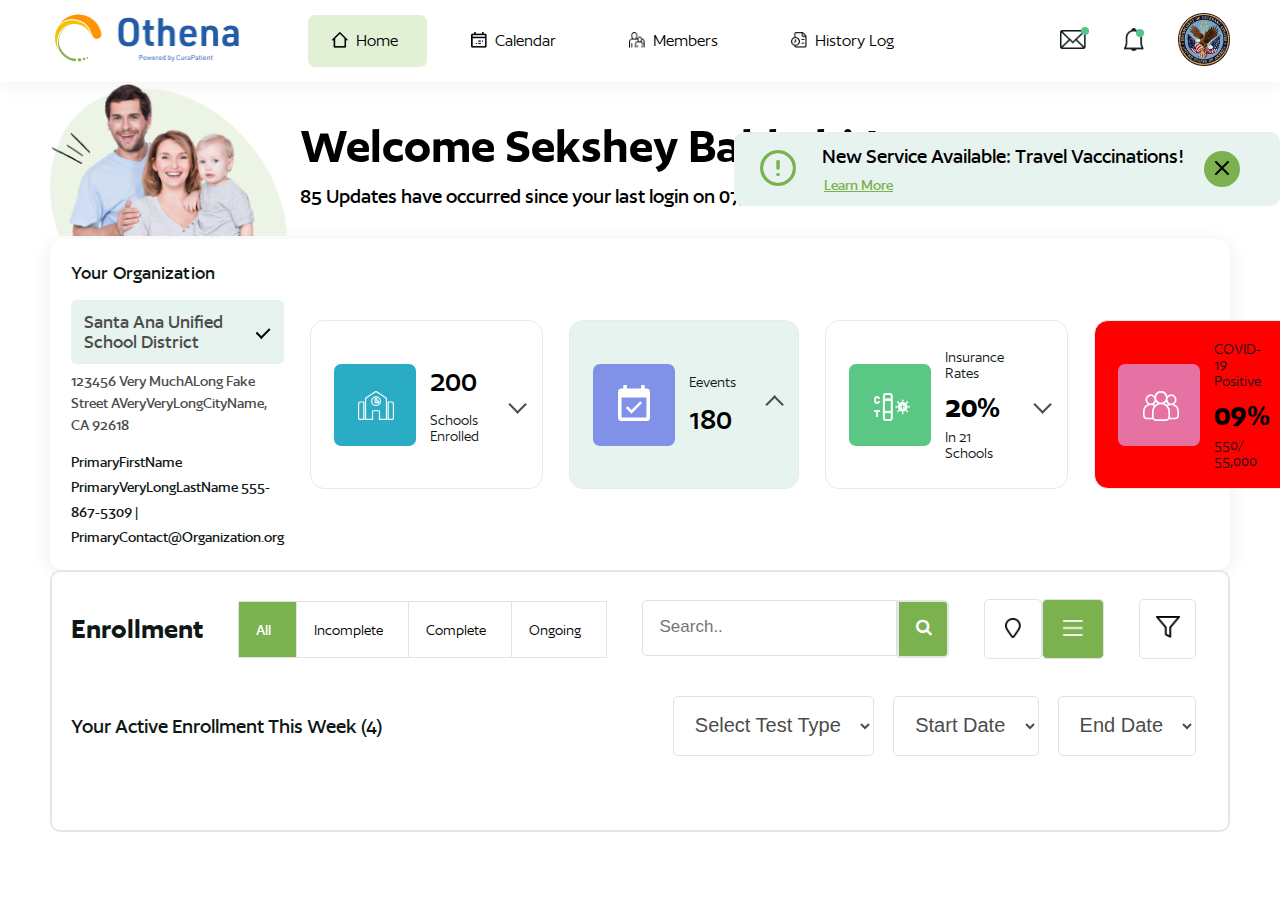
==== Index.html @ e925ede0 "changes updated" ====
<!DOCTYPE html>
<html lang="en">

<head>
	<meta charset="UTF-8">
	<meta http-equiv="X-UA-Compatible" content="IE=edge">
	<meta name="viewport" content="width=device-width, initial-scale=1.0">
	<title>Othena</title>
	<link rel="icon" type="ico" href="./assets/images/favIcon.ico">
	<link rel="stylesheet" href="./sass/main.css">
	<link rel="stylesheet" href="https://cdnjs.cloudflare.com/ajax/libs/font-awesome/4.7.0/css/font-awesome.min.css">

</head>

<body>
	<header>
		<div class="wrapper navigation">
			<div class="logo">
				<a href="#">
					<img src="./assets/images/Group 129117@2x.png" alt="logo">
				</a>
			</div>
			<nav class="nav">
				<ul>
					<li> <a class="active" href="#"> <img src="./assets/images/home@2x.png" alt="" /> Home</a></li>
					<li> <a href="#"> <img src="./assets/images/Icons@2x.png" alt="" />Calendar</a></li>
					<li> <a href="#"> <img src="./assets/images/7099565_siblings_love_brothers_hug_family_icon@2x.png"
								alt="">Members</a></li>
					<li> <a href="#"> <img src="./assets/images/Line@2x.png" alt="">History Log</a></li>
				</ul>
			</nav>
			<div class="account-section">

				<button class="notification notify"><img src="./assets/images/interface (1)@2x.png"
						alt="email"></button>
				<button class="notification alert notify"><img src="./assets/images/alarm@2x.png" alt="alarm"></button>
				<button class="notification profile"><img src="./assets/images/Image 14@2x.png" alt="img14@2"></button>


			</div>
		</div>
	</header>
	<section class="banner-section wrapper" >
	
			<div class="left-contet">
				<div class="family-img">
					<img src="./assets/images/Mask Group 95619@2x.png" alt="family-img">
				</div>
				<div class="welcome-content">
					<h1>Welcome Sekshey Bakhshi !</h1>
					<p>85 Updates have occurred since your last login on 07/22/2022</p>
				</div>
			</div>
			<div class="right-content">
				<div class="inner-content">
					<button class="feature-img">
						<img src="./assets/images/Icon feather-alert-circle@2x.png" alt="feather-img">
					</button>
					<div class="Vaccinations-content">
						<p>New Service Available: Travel Vaccinations!</p>
						<a href="#">Learn More</a>
					</div>
					<button class="ellipse">
						<img src="./assets/images/9104213_close_cross_remove_delete_icon.svg" alt="cross_remove_delete">
					</button>
				</div>

			</div>
	</section>
	<section class="organization wrapper">
				<div class="bottom-content">
					
					<div class="District">
						<h3>Your Organization</h3>
						<div class="District-cover">
							<h3>Santa Ana Unified School District</h3>
							<div class="arrow"></div>
						</div>
						<p class="para-1">
							123456 Very MuchALong Fake Street
							AVeryVeryLongCityName, CA 92618
						</p>
						<p class="para-2">
							PrimaryFirstName PrimaryVeryLongLastName
							555-867-5309 | PrimaryContact@Organization.org
						</p>
					</div>

					<div class="right-content">
						<div class="dropdown-container Schools-Enrolled   ">
							<div class="school-bg box-size">
								<img src="./assets/images/schools-enrolled.svg" alt="">
							</div>
							<div class="dropdown-container-content">
								<h5>200</h5>
								<p>Schools Enrolled</p>
							</div>
							<div class="arrow"></div>
						</div>

						<div class="dropdown-container events active ">
							<div class="events-bg box-size">
								<img src="./assets/images/events.svg" alt="">
							</div>
							<div class="dropdown-container-content">
								<p>Eevents</p>
								<h5 class="dropdown-content-events">180</h5>
							</div>
							<div class="arrow down-arrow"></div>
						</div>

						<div class=" dropdown-container Insurance-Rates ">
							<div class="Insurance-bg box-size">
								<img src="./assets/images/test-positive-icon.svg" alt="">
							</div>
							<div class="dropdown-container-content">
								<p>Insurance Rates</p>
								<h5 class="dropdown-content-Rates">20%</h5>
								<p>In 21 Schools</p>
							</div>
							<div class="arrow"></div>
						</div>
						<div class=" dropdown-container COVID-19-Positive ">
							<div class="COVID-bg box-size">
								<img src="./assets/images/registered.svg" alt="">
							</div>
							<div class="dropdown-container-content">
								<p>COVID-19 Positive </p>
								<h5 class="dropdown-content-Rates">09%</h5>
								<p>550/ 55,000</p>
							</div>
							<div class="arrow"></div>
						</div>
					</div>
				</div>
	</section>
	<div class="wrapper">
		<section class="section-4">
			
			<div class="top-head">
				<h3>Enrollment</h3>
				<table style="width:100%">
					<tr>
					  <th>All</th>
					  <th>Incomplete</th>
					  <th>Complete</th>
					  <th>Ongoing</th>
					</tr>
					
				  </table>
				  <form class="example" action="/action_page.php">
					<input type="text" placeholder="Search.." name="search">
					<button type="submit"><i class="fa fa-search"></i></button>
				  </form>
				 <div class="list-main">
					<button class="map" type="submit"><img src="./assets/images/Icon awesome-map-marker@2x.png" alt=""></button>
					<button class="list" type="submit"><img src="./assets/images/list@2x.png" alt=""></button>
				 </div>
				 <button class="filter" type="submit"><img src="./assets/images/Icon feather-filter@2x.png" alt=""></button>
	
	
			</div>
		
		<div class="header-2">    
			<h3>Your Active Enrollment This Week (4)</h3>
			<div class="right-option-bar">
			<select name="cars" id="cars">
				<option value="volvo">Select Test Type</option>
				
			  </select>
			  <select name="cars" id="cars">
				<option value="volvo"> Start Date</option>
			
			  </select>
			  <select name="cars" id="cars">
				<option value="volvo">End Date</option>
			
			  </select>
			</div>

		 </div>
		</section>
		
	</div>

</body>

</html>
---- sass/main.css ----
@font-face {
  font-family: "author";
  src: url("../assets/fonts/author/author-bold-webfont.woff2") format("woff2"), url("../assets/fonts/author/author-bold-webfont.woff") format("woff");
  font-weight: 700;
  font-style: normal;
}
@font-face {
  font-family: "author";
  src: url("../assets/author/author-medium-webfont.woff2") format("woff2"), url("../assets/fonts/author/author-medium-webfont.woff") format("woff");
  font-weight: 500;
  font-style: normal;
}
@font-face {
  font-family: "author";
  src: url("../assets/author/author-regular-webfont.woff2") format("woff2"), url("../assets/author/author-regular-webfont.woff") format("woff");
  font-weight: 400;
  font-style: normal;
}
@font-face {
  font-family: "author";
  src: url("../assets/author/author-semibold-webfont.woff2") format("woff2"), url("../assets/author/author-semibold-webfont.woff") format("woff");
  font-weight: 600;
  font-style: normal;
}
.banner-section {
  position: relative;
  padding-top: 37px;
}
.banner-section .left-contet {
  display: flex;
  align-items: center;
}
.banner-section .left-contet .family-img {
  width: 250px;
  padding: 0px 13px 0 0px;
}
.banner-section .left-contet .welcome-content h1 {
  font-size: 52px;
  font-weight: 600;
  padding: 10px 0 0 0;
}
.banner-section .left-contet .welcome-content p {
  font-size: 22px;
  font-weight: 500;
  line-height: 28px;
  padding-top: 10px;
}
.banner-section .right-content {
  background: #e6f3ee;
  position: absolute;
  top: 50px;
  right: 0;
  border-radius: 10px;
}
.banner-section .right-content .inner-content {
  display: flex;
  justify-content: space-between;
  align-items: center;
  padding: 0px 40px 0px 20px;
}
.banner-section .right-content .inner-content button.feature-img {
  background: transparent;
  border: none;
}
.banner-section .right-content .inner-content button.feature-img.feature-img {
  width: 48px;
}
.banner-section .right-content .inner-content .Vaccinations-content p {
  font-size: 22px;
  font-weight: 500;
  padding: 0 20px;
  margin: 13px 0 10px 0;
}
.banner-section .right-content .inner-content .Vaccinations-content a {
  font-weight: 500;
  color: #7cb150;
  padding-left: 22px;
  text-decoration: underline;
  display: block;
  margin-bottom: 13px;
}
.banner-section .right-content .inner-content .ellipse {
  width: 36px inherit;
  width: 36px;
  height: 36px;
  background: #7cb150;
  border: none;
  border-radius: 50%;
  position: relative;
}

.organization .bottom-content {
  display: flex;
  align-items: center;
  padding: 20px 20px 20px 21.2px;
  border-radius: 14px;
  box-shadow: 0 3px 20px 0 rgba(0, 0, 0, 0.08);
}
.organization .bottom-content .District {
  width: 25%;
  margin-right: 26px;
}
.organization .bottom-content .District h3 {
  font-size: 20px;
  font-weight: 500;
  line-height: 1.4;
  letter-spacing: 0.1px;
  color: #101817;
  padding-bottom: 13px;
}
.organization .bottom-content .District .District-cover {
  display: flex;
  background-color: #e6f3ee;
  padding: 12px 17.4px 12px 13px;
  border-radius: 5px;
  align-items: center;
}
.organization .bottom-content .District .District-cover h3 {
  font-size: 20px;
  font-weight: 500;
  line-height: normal;
  letter-spacing: normal;
  color: #4c4c4c;
  padding-bottom: 0;
}
.organization .bottom-content .District .District-cover .arrow {
  box-sizing: border-box;
  width: 13.2px;
  height: 13.2px;
  border-style: solid;
  border-color: black;
  border-width: 0px 2.5px 2.5px 0px;
  transform: rotate(45deg);
  transition: border-width 150ms ease-in-out;
  margin-left: 32px;
}
.organization .bottom-content .District .para-1 {
  padding-top: 6px;
  font-size: 16px;
  font-weight: 500;
  line-height: 1.38;
  color: #4c4c4c;
}
.organization .bottom-content .District .para-2 {
  padding-top: 14px;
  font-size: 16px;
  font-weight: 500;
  line-height: 25px;
  color: #101817;
}
.organization .bottom-content .right-content {
  display: flex;
  width: 100%;
}
.organization .bottom-content .right-content .dropdown-container {
  padding: 20px 17.3px 19px 23px;
  border-radius: 14px;
  border: solid 1px #eaeaea;
  width: 25%;
  margin-right: 26px;
  display: flex;
  justify-content: space-between;
  align-items: center;
}
.organization .bottom-content .right-content .dropdown-container:nth-last-child(1) {
  margin-right: 0px;
  background-color: red;
}
.organization .bottom-content .right-content .dropdown-container.Schools-Enrolled img {
  width: 36px;
  position: absolute;
  left: 24px;
  bottom: 26px;
}
.organization .bottom-content .right-content .dropdown-container.events img {
  width: 32.2px;
  position: absolute;
  left: 25px;
  bottom: 25px;
}
.organization .bottom-content .right-content .dropdown-container.Insurance-Rates img {
  width: 36px;
  position: absolute;
  left: 25px;
  bottom: 25px;
}
.organization .bottom-content .right-content .dropdown-container.COVID-19-Positive img {
  width: 36px;
  position: absolute;
  left: 25px;
  bottom: 25px;
}
.organization .bottom-content .right-content .dropdown-container .dropdown-container-content {
  flex: 1;
  margin-left: 14px;
}
.organization .bottom-content .right-content .dropdown-container .dropdown-container-content h5 {
  font-size: 32px;
  font-weight: 500;
  margin-bottom: 14.5px;
}
.organization .bottom-content .right-content .dropdown-container .dropdown-container-content h5.dropdown-content-events {
  margin: 12.4px 0 0px 0;
}
.organization .bottom-content .right-content .dropdown-container .dropdown-container-content h5.dropdown-content-Rates {
  margin: 10px 0 6px 0;
  font-weight: 600;
}
.organization .bottom-content .right-content .dropdown-container .dropdown-container-content p {
  font-size: 16px;
  color: #101817;
}
.organization .bottom-content .right-content .dropdown-container .box-size {
  width: 82px;
  height: 82px;
  border-radius: 7px;
  position: relative;
}
.organization .bottom-content .right-content .dropdown-container .school-bg {
  background-color: #29acc4;
}
.organization .bottom-content .right-content .dropdown-container .Insurance-bg {
  background-color: #5bc784;
}
.organization .bottom-content .right-content .dropdown-container .COVID-bg {
  background-color: #e672a3;
}
.organization .bottom-content .right-content .events-bg {
  background-color: #8191e8;
}
.organization .bottom-content .active {
  background-color: #e6f3ee;
}
.organization .bottom-content .active .arrow {
  border-width: 2.5px 0px 0px 2.5px;
}

* {
  box-sizing: border-box;
}

body {
  margin: 0;
  padding: 0;
  box-sizing: border-box;
  font-family: author;
}

h1,
p,
h3,
h5 {
  margin: 0;
}

.arrow {
  box-sizing: border-box;
  width: 13.2px;
  height: 13.2px;
  border-style: solid;
  border-color: #4c4c4c;
  border-width: 0px 2.5px 2.5px 0px;
  transform: rotate(45deg);
  transition: border-width 150ms ease-in-out;
  margin-left: 32px;
}

img {
  width: 100%;
}

li {
  list-style: none;
}

a {
  text-decoration: none;
}

.wrapper {
  padding: 0 50px;
  margin: 0 auto;
  max-width: 2000px;
}

.logo {
  width: 192px;
}

header {
  box-shadow: 0 3px 20px 0 rgba(0, 0, 0, 0.06);
}
header .navigation {
  display: flex;
  align-items: center;
  display: flex;
  justify-content: space-between;
  align-items: center;
  padding-top: 11px;
  padding-bottom: 11px;
}
header .navigation .nav {
  flex: 1;
  margin-left: 56px;
}
header .navigation .nav ul {
  display: flex;
  align-items: center;
  margin: 0;
  padding: 0;
}
header .navigation .nav ul li {
  padding: 0;
  margin: 0 10px;
}
header .navigation .nav ul li a {
  font-size: 18px;
  color: #000;
  display: inline-flex;
  padding: 17px 29px 17px 24px;
}
header .navigation .nav ul li a.active {
  background-color: rgba(129, 193, 75, 0.23);
  border-radius: 7px;
}
header .navigation .nav ul li a img {
  width: auto;
  height: 16px;
  padding: 0 8px 0px 0px;
}
header .account-section {
  display: flex;
  align-items: center;
}
header .account-section .notification {
  padding: 17px 19px;
  background: transparent;
  border: none;
  position: relative;
  cursor: pointer;
}
header .account-section .notification img {
  width: auto;
  height: 19.6px;
}
header .account-section .notification.notify:after {
  content: "";
  width: 8px;
  height: 8px;
  border-radius: 50%;
  background-color: #54c38b;
  position: absolute;
  top: 14px;
  right: 16px;
}
header .account-section .notification.alert img {
  height: 23px;
}
header .account-section .notification.alert.notify:after {
  top: 18px;
  right: 19px;
}
header .account-section .notification.profile {
  padding: 0;
  margin-left: 15px;
}
header .account-section .notification.profile img {
  width: 52px;
  height: auto;
}

section.section-4 {
  padding: 27px 32px 37px 19.3px;
  border-radius: 10px;
  border: solid 2px #e6e6e6;
  background-color: #fff;
}
section.section-4 .top-head {
  display: flex;
  justify-content: space-between;
  align-items: center;
}
section.section-4 .top-head h3 {
  font-size: 30px;
  font-weight: 600;
  font-stretch: normal;
  font-style: normal;
  line-height: normal;
  letter-spacing: normal;
  text-align: left;
  color: #0e1817;
}
section.section-4 .top-head table {
  width: 20% !important;
}
section.section-4 .top-head table,
section.section-4 .top-head th,
section.section-4 .top-head td {
  border: solid 1px #e3e3e3;
  background-color: #fff;
  border-collapse: collapse;
  padding: 20.5px 25px 18.5px 17px;
  border-radius: 10px;
  font-size: 16px;
  font-weight: normal;
  font-stretch: normal;
  font-style: normal;
  line-height: normal;
  letter-spacing: normal;
  text-align: left;
  color: #000;
}
section.section-4 .top-head table tr :nth-child(1),
section.section-4 .top-head th tr :nth-child(1),
section.section-4 .top-head td tr :nth-child(1) {
  background: #7cb150;
  border-radius: 0;
  font-size: 16px;
  font-weight: 500;
  font-stretch: normal;
  font-style: normal;
  line-height: normal;
  letter-spacing: normal;
  text-align: left;
  color: #fff;
}
section.section-4 .top-head form.example input[type=text] {
  font-size: 17px;
  float: left;
  background: #f1f1f1;
  padding: 16px 15.4px 18px 17px;
  border-radius: 5px 0px 0px 5px;
  border: solid 1px #e2e2e2;
  background-color: #fff;
}
section.section-4 .top-head form.example button {
  float: left;
  padding: 10px;
  background: #7cb150;
  color: white;
  font-size: 17px;
  border-left: none;
  cursor: pointer;
  padding: 16px 15.4px 18px 17px;
  border-radius: 0px 5px 5px 0px;
  border: solid 2px #e6e6e6;
}
section.section-4 .top-head form.example::after {
  content: "";
  clear: both;
  display: table;
}
section.section-4 .top-head .list-main {
  display: flex;
}
section.section-4 .top-head .list-main .map {
  padding: 17.5px 20px 16.5px;
  border-radius: 5px;
  border: solid 1px #e2e2e2;
  background-color: #fff;
}
section.section-4 .top-head .list-main .map img {
  width: 15.8px;
}
section.section-4 .top-head .list-main .list {
  padding: 17.5px 20px 16.5px;
  border-radius: 5px;
  background-color: #7cb150;
  border: solid 1px #e2e2e2;
}
section.section-4 .top-head .list-main .list img {
  width: 20.7px;
}
section.section-4 .top-head .filter {
  padding: 16.5px 15.5px 16.9px 15.5px;
  border-radius: 5px;
  border: solid 1px #e2e2e2;
  background-color: #fff;
}
section.section-4 .top-head .filter img {
  width: 24px;
}
section.section-4 .header-2 {
  display: flex;
  justify-content: space-between;
  align-items: center;
  padding: 37px 0;
}
section.section-4 .header-2 h3 {
  font-size: 22px;
  font-weight: 500;
  font-stretch: normal;
  font-style: normal;
  line-height: normal;
  letter-spacing: normal;
  text-align: left;
  color: #0e1817;
}
section.section-4 .right-option-bar select {
  padding: 16px 15.4px 18px 17px;
  border-radius: 5px;
  border: solid 1px #e2e2e2;
  background-color: #fff;
  margin-left: 16px;
  font-size: 20px;
  color: #4c4c4c;
}/*# sourceMappingURL=main.css.map */
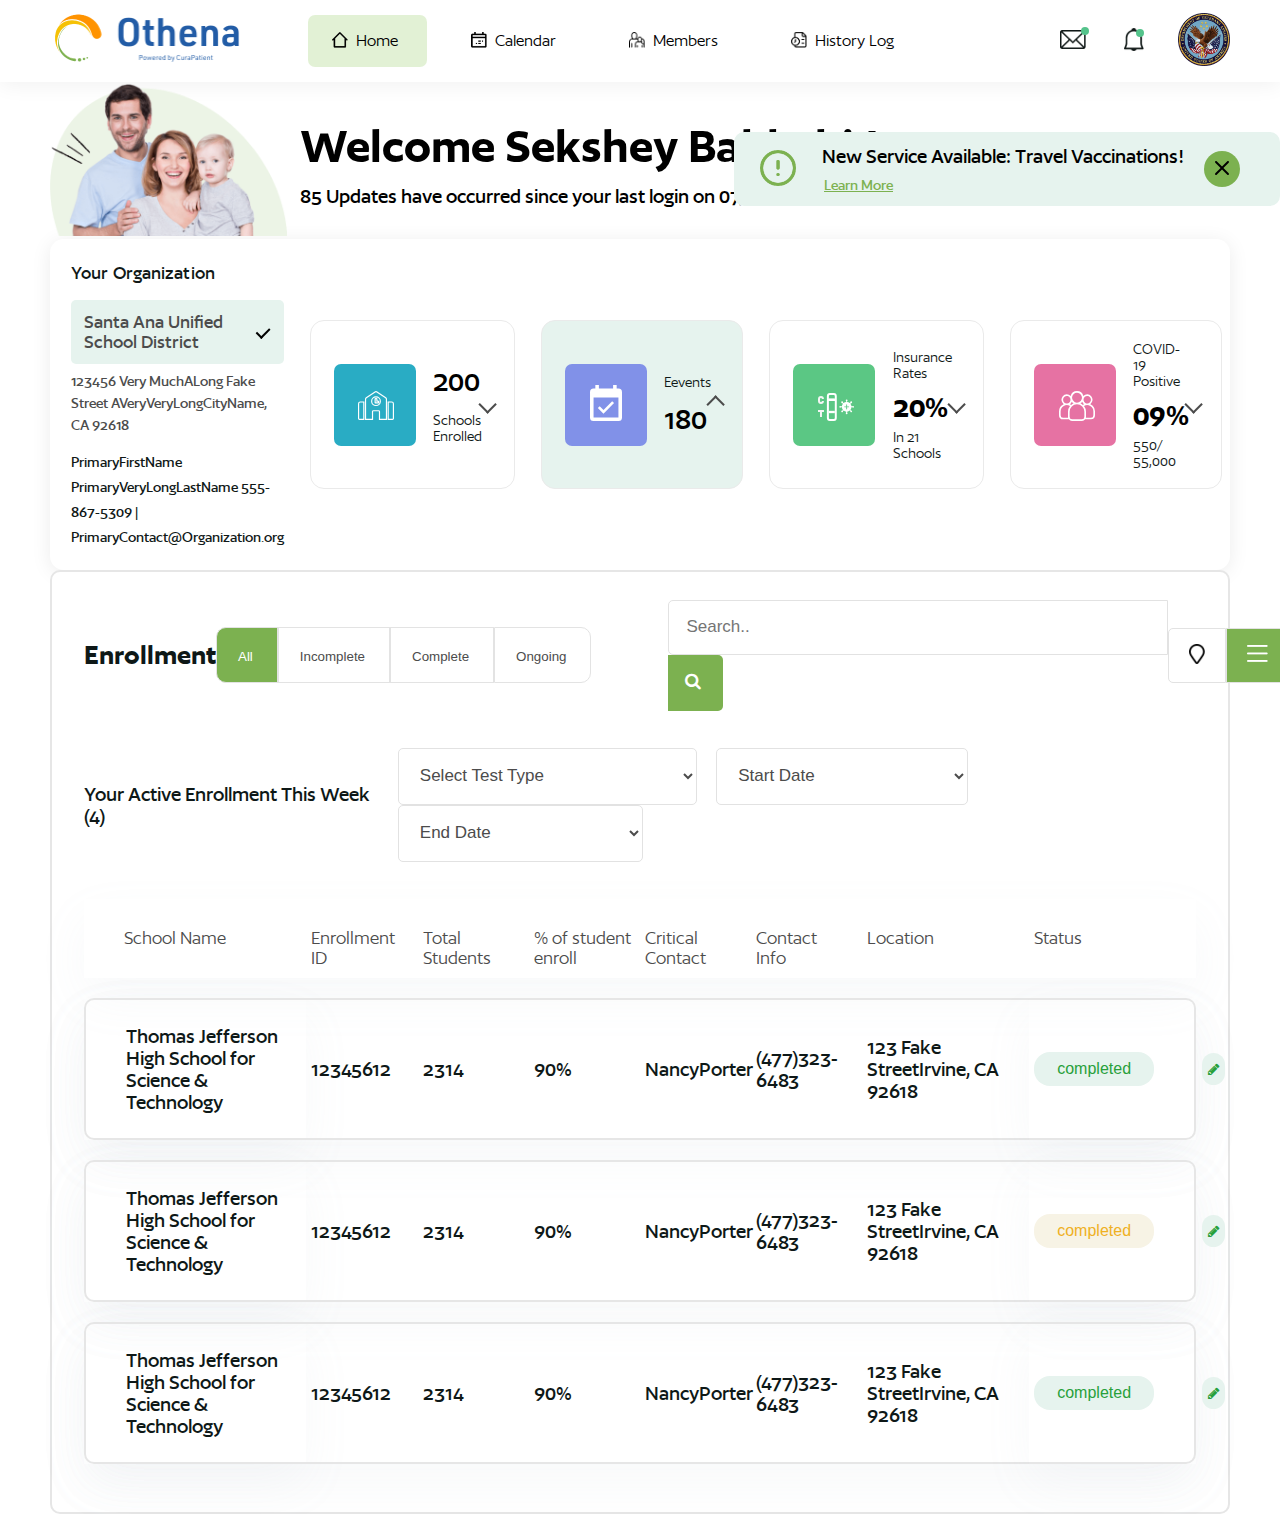
==== commit 94535ebb: "section-4 completed" ====
--- a/Index.html
+++ b/Index.html
@@ -40,148 +40,214 @@
 			</div>
 		</div>
 	</header>
-	<section class="banner-section wrapper" >
-	
-			<div class="left-contet">
-				<div class="family-img">
-					<img src="./assets/images/Mask Group 95619@2x.png" alt="family-img">
-				</div>
-				<div class="welcome-content">
-					<h1>Welcome Sekshey Bakhshi !</h1>
-					<p>85 Updates have occurred since your last login on 07/22/2022</p>
-				</div>
-			</div>
-			<div class="right-content">
-				<div class="inner-content">
-					<button class="feature-img">
-						<img src="./assets/images/Icon feather-alert-circle@2x.png" alt="feather-img">
-					</button>
-					<div class="Vaccinations-content">
-						<p>New Service Available: Travel Vaccinations!</p>
-						<a href="#">Learn More</a>
-					</div>
-					<button class="ellipse">
-						<img src="./assets/images/9104213_close_cross_remove_delete_icon.svg" alt="cross_remove_delete">
-					</button>
-				</div>
-
-			</div>
+	<section class="banner-section wrapper">
+
+		<div class="left-contet">
+			<div class="family-img">
+				<img src="./assets/images/Mask Group 95619@2x.png" alt="family-img">
+			</div>
+			<div class="welcome-content">
+				<h1>Welcome Sekshey Bakhshi !</h1>
+				<p>85 Updates have occurred since your last login on 07/22/2022</p>
+			</div>
+		</div>
+		<div class="right-content">
+			<div class="inner-content">
+				<button class="feature-img">
+					<img src="./assets/images/Icon feather-alert-circle@2x.png" alt="feather-img">
+				</button>
+				<div class="Vaccinations-content">
+					<p>New Service Available: Travel Vaccinations!</p>
+					<a href="#">Learn More</a>
+				</div>
+				<button class="ellipse">
+					<img src="./assets/images/9104213_close_cross_remove_delete_icon.svg" alt="cross_remove_delete">
+				</button>
+			</div>
+
+		</div>
 	</section>
 	<section class="organization wrapper">
-				<div class="bottom-content">
-					
-					<div class="District">
-						<h3>Your Organization</h3>
-						<div class="District-cover">
-							<h3>Santa Ana Unified School District</h3>
-							<div class="arrow"></div>
-						</div>
-						<p class="para-1">
-							123456 Very MuchALong Fake Street
-							AVeryVeryLongCityName, CA 92618
-						</p>
-						<p class="para-2">
-							PrimaryFirstName PrimaryVeryLongLastName
-							555-867-5309 | PrimaryContact@Organization.org
-						</p>
-					</div>
-
-					<div class="right-content">
-						<div class="dropdown-container Schools-Enrolled   ">
-							<div class="school-bg box-size">
-								<img src="./assets/images/schools-enrolled.svg" alt="">
-							</div>
-							<div class="dropdown-container-content">
-								<h5>200</h5>
-								<p>Schools Enrolled</p>
-							</div>
-							<div class="arrow"></div>
-						</div>
-
-						<div class="dropdown-container events active ">
-							<div class="events-bg box-size">
-								<img src="./assets/images/events.svg" alt="">
-							</div>
-							<div class="dropdown-container-content">
-								<p>Eevents</p>
-								<h5 class="dropdown-content-events">180</h5>
-							</div>
-							<div class="arrow down-arrow"></div>
-						</div>
-
-						<div class=" dropdown-container Insurance-Rates ">
-							<div class="Insurance-bg box-size">
-								<img src="./assets/images/test-positive-icon.svg" alt="">
-							</div>
-							<div class="dropdown-container-content">
-								<p>Insurance Rates</p>
-								<h5 class="dropdown-content-Rates">20%</h5>
-								<p>In 21 Schools</p>
-							</div>
-							<div class="arrow"></div>
-						</div>
-						<div class=" dropdown-container COVID-19-Positive ">
-							<div class="COVID-bg box-size">
-								<img src="./assets/images/registered.svg" alt="">
-							</div>
-							<div class="dropdown-container-content">
-								<p>COVID-19 Positive </p>
-								<h5 class="dropdown-content-Rates">09%</h5>
-								<p>550/ 55,000</p>
-							</div>
-							<div class="arrow"></div>
-						</div>
-					</div>
-				</div>
+		<div class="bottom-content">
+
+			<div class="District">
+				<h3>Your Organization</h3>
+				<div class="District-cover">
+					<h3>Santa Ana Unified School District</h3>
+					<div class="arrow"></div>
+				</div>
+				<p class="para-1">
+					123456 Very MuchALong Fake Street
+					AVeryVeryLongCityName, CA 92618
+				</p>
+				<p class="para-2">
+					PrimaryFirstName PrimaryVeryLongLastName
+					555-867-5309 | PrimaryContact@Organization.org
+				</p>
+			</div>
+
+			<div class="right-content">
+				<div class="dropdown-container Schools-Enrolled   ">
+					<div class="school-bg box-size">
+						<img src="./assets/images/schools-enrolled.svg" alt="">
+					</div>
+					<div class="dropdown-container-content">
+						<h5>200</h5>
+						<p>Schools Enrolled</p>
+					</div>
+				</div>
+
+				<div class="dropdown-container events active ">
+					<div class="events-bg box-size">
+						<img src="./assets/images/events.svg" alt="">
+					</div>
+					<div class="dropdown-container-content">
+						<p>Eevents</p>
+						<h5 class="dropdown-content-events">180</h5>
+					</div>
+				</div>
+
+				<div class=" dropdown-container Insurance-Rates ">
+					<div class="Insurance-bg box-size">
+						<img src="./assets/images/test-positive-icon.svg" alt="">
+					</div>
+					<div class="dropdown-container-content">
+						<p>Insurance Rates</p>
+						<h5 class="dropdown-content-Rates">20%</h5>
+						<p>In 21 Schools</p>
+					</div>
+				</div>
+				<div class=" dropdown-container COVID-19-Positive ">
+					<div class="COVID-bg box-size">
+						<img src="./assets/images/registered.svg" alt="">
+					</div>
+					<div class="dropdown-container-content">
+						<p>COVID-19 Positive </p>
+						<h5 class="dropdown-content-Rates">09%</h5>
+						<p>550/ 55,000</p>
+					</div>
+				</div>
+			</div>
+		</div>
 	</section>
-	<div class="wrapper">
-		<section class="section-4">
-			
+
+	<section class="enrollment wrapper">
+		<div class="enrollment-content">
 			<div class="top-head">
 				<h3>Enrollment</h3>
-				<table style="width:100%">
+				<div class="enrollment-status">
+					<div class="enrollment-status-btns">
+					<button class="status-btn active" type="button">All</button>
+					<button class="status-btn " type="button">Incomplete</button>
+					<button class="status-btn" type="button">Complete</button>
+					<button class="status-btn" type="button">Ongoing</button>
+				
+				</div>
+				<!-- <table style="width:100%">
 					<tr>
-					  <th>All</th>
-					  <th>Incomplete</th>
-					  <th>Complete</th>
-					  <th>Ongoing</th>
+						<th>All</th>
+						<th>Incomplete</th>
+						<th>Complete</th>
+						<th>Ongoing</th>
 					</tr>
-					
-				  </table>
-				  <form class="example" action="/action_page.php">
+
+				</table> -->
+				<form class="example" action="/action_page.php">
 					<input type="text" placeholder="Search.." name="search">
 					<button type="submit"><i class="fa fa-search"></i></button>
-				  </form>
-				 <div class="list-main">
-					<button class="map" type="submit"><img src="./assets/images/Icon awesome-map-marker@2x.png" alt=""></button>
+				</form>
+				<div class="list-main">
+					<button class="map" type="submit"><img src="./assets/images/Icon awesome-map-marker@2x.png"
+							alt=""></button>
 					<button class="list" type="submit"><img src="./assets/images/list@2x.png" alt=""></button>
-				 </div>
-				 <button class="filter" type="submit"><img src="./assets/images/Icon feather-filter@2x.png" alt=""></button>
-	
-	
-			</div>
-		
-		<div class="header-2">    
-			<h3>Your Active Enrollment This Week (4)</h3>
-			<div class="right-option-bar">
-			<select name="cars" id="cars">
-				<option value="volvo">Select Test Type</option>
-				
-			  </select>
-			  <select name="cars" id="cars">
-				<option value="volvo"> Start Date</option>
-			
-			  </select>
-			  <select name="cars" id="cars">
-				<option value="volvo">End Date</option>
-			
-			  </select>
-			</div>
-
-		 </div>
-		</section>
-		
-	</div>
+				</div>
+				<button class="filter" type="submit"><img src="./assets/images/Icon feather-filter@2x.png"
+						alt=""></button>
+
+					</div>
+			</div>
+
+			<div class="header-2">
+				<h3>Your Active Enrollment This Week (4)</h3>
+				<div class="right-option-bar">
+					<select name="cars" id="cars">
+						<option value="volvo">Select Test Type</option>
+
+					</select>
+					<select name="cars" id="cars">
+						<option value="volvo"> Start Date</option>
+
+					</select>
+					<select name="cars" id="cars">
+						<option value="volvo">End Date</option>
+
+					</select>
+				</div>
+
+			</div>
+
+			<table class="enrollment-tbl ">
+				<tr>
+					<th class="col-20">School Name</th>
+					<th class="col-10">Enrollment ID</th>
+					<th class="col-10">Total <br>
+						Students</th>
+					<th class="col-10">% of student<br>
+						enroll</th>
+					<th class="col-10">Critical<br>
+						Contact</th>
+					<th class="col-10">Contact<br>
+						Info</th>
+					<th class="col-15">Location</th>
+					<th class="col-15">Status</th>
+				</tr>
+				<tr>
+					<td class="col-20">Thomas Jefferson High School
+						for Science & Technology</td>
+					<td class="col-10">12345612</td>
+					<td class="col-10">2314</td>
+					<td class="col-10">90%</td>
+					<td class="col-10">NancyPorter</td>
+					<td class="col-10">(477)323-6483</td>
+					<td class="col-15"> 123 Fake StreetIrvine, CA 92618</td>
+					<td class="col-15"><button class="completed-btn" type="button">completed</button><button type="submit" class="edit-btn"><i class="fa fa-pencil"></i></button></td>
+			
+				</tr>
+				<tr>
+					<td class="col-20">Thomas Jefferson High School
+						for Science & Technology</td>
+					<td class="col-10">12345612</td>
+					<td class="col-10">2314</td>
+					<td class="col-10">90%</td>
+					<td class="col-10">NancyPorter</td>
+					<td class="col-10">(477)323-6483</td>
+					<td class="col-15"> 123 Fake StreetIrvine, CA 92618</td>
+					<td class="col-15"><button class="ongoing-btn " type="button">completed</button><button type="submit" class="edit-btn"><i class="fa fa-pencil"></i></button></td>
+			
+				</tr>
+				<tr>
+					<td class="col-20">Thomas Jefferson High School
+						for Science & Technology</td>
+					<td class="col-10">12345612</td>
+					<td class="col-10">2314</td>
+					<td class="col-10">90%</td>
+					<td class="col-10">NancyPorter</td>
+					<td class="col-10">(477)323-6483</td>
+					<td class="col-15"> 123 Fake StreetIrvine, CA 92618</td>
+					<td class="col-15"><button class="completed-btn" type="button">completed</button><button type="submit" class="edit-btn"><i class="fa fa-pencil"></i></button></td>
+			
+				</tr>
+			
+			
+			
+			
+			
+			</table>
+
+		</div>
+	</section>
+
+
 
 </body>
 
--- a/sass/main.css
+++ b/sass/main.css
@@ -61,6 +61,7 @@
 .banner-section .right-content .inner-content button.feature-img {
   background: transparent;
   border: none;
+  cursor: pointer;
 }
 .banner-section .right-content .inner-content button.feature-img.feature-img {
   width: 48px;
@@ -114,6 +115,7 @@
   padding: 12px 17.4px 12px 13px;
   border-radius: 5px;
   align-items: center;
+  cursor: pointer;
 }
 .organization .bottom-content .District .District-cover h3 {
   font-size: 20px;
@@ -157,14 +159,31 @@
   border-radius: 14px;
   border: solid 1px #eaeaea;
   width: 25%;
+  position: relative;
+  display: flex;
+  justify-content: space-between;
+  align-items: center;
+}
+.organization .bottom-content .right-content .dropdown-container:not(:last-child) {
   margin-right: 26px;
-  display: flex;
-  justify-content: space-between;
-  align-items: center;
-}
-.organization .bottom-content .right-content .dropdown-container:nth-last-child(1) {
-  margin-right: 0px;
-  background-color: red;
+}
+.organization .bottom-content .right-content .dropdown-container::after {
+  content: "";
+  display: block;
+  box-sizing: border-box;
+  width: 13.2px;
+  height: 13.2px;
+  border-style: solid;
+  border-color: #4c4c4c;
+  border-width: 0px 2.5px 2.5px 0px;
+  transform: rotate(45deg);
+  transition: border-width 150ms ease-in-out;
+  position: absolute;
+  right: 20px;
+  top: 0;
+  bottom: 0;
+  margin: auto;
+  cursor: pointer;
 }
 .organization .bottom-content .right-content .dropdown-container.Schools-Enrolled img {
   width: 36px;
@@ -192,7 +211,8 @@
 }
 .organization .bottom-content .right-content .dropdown-container .dropdown-container-content {
   flex: 1;
-  margin-left: 14px;
+  margin: 0 14px 0 17.3px;
+  position: relative;
 }
 .organization .bottom-content .right-content .dropdown-container .dropdown-container-content h5 {
   font-size: 32px;
@@ -228,11 +248,243 @@
 .organization .bottom-content .right-content .events-bg {
   background-color: #8191e8;
 }
-.organization .bottom-content .active {
+.organization .bottom-content .right-content .active {
   background-color: #e6f3ee;
 }
-.organization .bottom-content .active .arrow {
+.organization .bottom-content .right-content .active::after {
   border-width: 2.5px 0px 0px 2.5px;
+}
+
+.enrollment .enrollment-content {
+  padding: 28px 32px;
+  border-radius: 10px;
+  border: solid 2px #e6e6e6;
+  background-color: #fff;
+}
+.enrollment .enrollment-content .top-head {
+  display: flex;
+  justify-content: space-between;
+  align-items: center;
+}
+.enrollment .enrollment-content .top-head h3 {
+  font-size: 30px;
+  font-weight: 600;
+  font-stretch: normal;
+  font-style: normal;
+  line-height: normal;
+  letter-spacing: normal;
+  text-align: left;
+  color: #0e1817;
+}
+.enrollment .enrollment-content .top-head .enrollment-status {
+  display: flex;
+  align-items: center;
+}
+.enrollment .enrollment-content .top-head .enrollment-status .enrollment-status-btns {
+  margin-right: 77px;
+  display: flex;
+}
+.enrollment .enrollment-content .top-head .enrollment-status .enrollment-status-btns .status-btn {
+  padding: 20.5px 24px 18.5px 21px;
+  background-color: #fff;
+  border: solid 1px #e3e3e3;
+  font-weight: normal;
+  font-stretch: normal;
+  font-style: normal;
+  line-height: normal;
+  letter-spacing: normal;
+  text-align: left;
+  color: #4c4c4c;
+  cursor: pointer;
+}
+.enrollment .enrollment-content .top-head .enrollment-status .enrollment-status-btns .status-btn.active {
+  background-color: #7cb150;
+  color: #fff;
+}
+.enrollment .enrollment-content .top-head .enrollment-status .enrollment-status-btns .status-btn:first-child {
+  border-radius: 10px 0 0px 10px;
+  font-weight: 500;
+}
+.enrollment .enrollment-content .top-head .enrollment-status .enrollment-status-btns .status-btn:last-child {
+  border-radius: 0px 10px 10px 0px;
+}
+.enrollment .enrollment-content .top-head .enrollment-status form.example input[type=text] {
+  font-size: 17px;
+  float: left;
+  width: 500px;
+  background: #f1f1f1;
+  padding: 16px 15.4px 18px 17px;
+  border-radius: 5px 0px 0px 5px;
+  border: solid 1px #e2e2e2;
+  background-color: #fff;
+  padding: 16.5px 15.4px 16.5px 17px;
+}
+.enrollment .enrollment-content .top-head .enrollment-status form.example button {
+  float: left;
+  padding: 10px;
+  background: #7cb150;
+  color: white;
+  font-size: 17px;
+  border-left: none;
+  cursor: pointer;
+  padding: 17px 22px 19px 17px;
+  border-radius: 0px 5px 5px 0px;
+  border: none;
+  margin-right: 15px;
+  cursor: pointer;
+}
+.enrollment .enrollment-content .top-head .enrollment-status form.example::after {
+  content: "";
+  clear: both;
+  display: table;
+}
+.enrollment .enrollment-content .top-head .enrollment-status .list-main {
+  display: flex;
+  margin-right: 14px;
+}
+.enrollment .enrollment-content .top-head .enrollment-status .list-main .map {
+  padding: 17.5px 20px 16.5px;
+  border-radius: 5px 0px 0px 5px;
+  border: solid 1px #e2e2e2;
+  background-color: #fff;
+  padding: 15px 20px 15px 20px;
+  cursor: pointer;
+}
+.enrollment .enrollment-content .top-head .enrollment-status .list-main .map img {
+  width: 15.8px;
+}
+.enrollment .enrollment-content .top-head .enrollment-status .list-main .list {
+  padding: 17.5px 20px 16.5px;
+  border-radius: 0px 5px 5px 0px;
+  background-color: #7cb150;
+  border: solid 1px #e2e2e2;
+  padding: 15px 20px 15px 20px;
+  cursor: pointer;
+}
+.enrollment .enrollment-content .top-head .enrollment-status .list-main .list img {
+  width: 20.7px;
+}
+.enrollment .enrollment-content .top-head .enrollment-status .filter {
+  padding: 16.5px 15.5px 16.9px 15.5px;
+  border-radius: 5px;
+  border: solid 1px #e2e2e2;
+  background-color: #fff;
+  padding: 14px 15px 14px 15px;
+  cursor: pointer;
+}
+.enrollment .enrollment-content .top-head .enrollment-status .filter img {
+  width: 24px;
+}
+.enrollment .enrollment-content .header-2 {
+  display: flex;
+  justify-content: space-between;
+  align-items: center;
+  padding: 37px 0;
+}
+.enrollment .enrollment-content .header-2 h3 {
+  font-size: 22px;
+  font-weight: 500;
+  font-stretch: normal;
+  font-style: normal;
+  line-height: normal;
+  letter-spacing: normal;
+  text-align: left;
+  color: #0e1817;
+}
+.enrollment .enrollment-content .right-option-bar select {
+  padding: 16px 135.4px 18px 17px;
+  border-radius: 5px;
+  border: solid 1px #e2e2e2;
+  background-color: #fff;
+  margin-left: 16px;
+  font-size: 17px;
+  color: #4c4c4c;
+}
+.enrollment .enrollment-content .enrollment-tbl {
+  border-collapse: collapse;
+  width: 100%;
+}
+.enrollment .enrollment-content .enrollment-tbl tr {
+  display: flex;
+  margin-bottom: 20px;
+  box-shadow: 0 20px 50px 0 rgba(150, 163, 190, 0.07);
+}
+.enrollment .enrollment-content .enrollment-tbl th {
+  text-align: left;
+  color: #000;
+  border: none;
+  padding: 29px 5px 10.5px 5px;
+  border-radius: 10px;
+  background-color: #fff;
+  font-size: 20px;
+  font-weight: normal;
+  color: #4c4c4c;
+}
+.enrollment .enrollment-content .enrollment-tbl th:first-child {
+  padding-left: 40px;
+}
+.enrollment .enrollment-content .enrollment-tbl td {
+  font-size: 22px;
+  font-weight: 500;
+  color: #0e1817;
+  border-top: solid 2px #e6e6e6;
+  border-bottom: solid 2px #e6e6e6;
+  padding: 25px 5px;
+  align-items: center;
+  display: flex;
+}
+.enrollment .enrollment-content .enrollment-tbl td:first-child {
+  border-left: solid 2px #e6e6e6;
+  border-radius: 10px 0 0 10px;
+  box-shadow: 0 20px 50px 0 rgba(150, 163, 190, 0.07);
+  padding-left: 40px;
+}
+.enrollment .enrollment-content .enrollment-tbl td:last-child {
+  border-right: solid 2px #e6e6e6;
+  border-radius: 0 10px 10px 0;
+  box-shadow: 0 20px 50px 0 rgba(150, 163, 190, 0.07);
+}
+.enrollment .enrollment-content .enrollment-tbl td .completed-btn {
+  padding: 8px 22.9px 8px 23.1px;
+  border-radius: 16px;
+  background-color: #e6f3ee;
+  border: none;
+  font-size: 16px;
+  font-weight: 500;
+  color: #28a03b;
+}
+.enrollment .enrollment-content .enrollment-tbl td .ongoing-btn {
+  padding: 8px 22.9px 8px 23.1px;
+  border-radius: 16px;
+  background-color: #f7f3e5;
+  border: none;
+  font-size: 16px;
+  font-weight: 500;
+  color: #efb023;
+}
+.enrollment .enrollment-content .enrollment-tbl td .edit-btn {
+  width: 32px;
+  height: 32px;
+  background-color: #e6f3ee;
+  border: none;
+  border-radius: 50px;
+  margin-left: 48px;
+  cursor: pointer;
+}
+.enrollment .enrollment-content .enrollment-tbl td .edit-btn i.fa {
+  color: #28a03b;
+}
+.enrollment .enrollment-content .enrollment-tbl th.col-20,
+.enrollment .enrollment-content .enrollment-tbl td.col-20 {
+  width: 20%;
+}
+.enrollment .enrollment-content .enrollment-tbl th.col-10,
+.enrollment .enrollment-content .enrollment-tbl td.col-10 {
+  width: 10%;
+}
+.enrollment .enrollment-content .enrollment-tbl th.col-15,
+.enrollment .enrollment-content .enrollment-tbl td.col-15 {
+  width: 15%;
 }
 
 * {
@@ -261,7 +513,6 @@
   border-color: #4c4c4c;
   border-width: 0px 2.5px 2.5px 0px;
   transform: rotate(45deg);
-  transition: border-width 150ms ease-in-out;
   margin-left: 32px;
 }
 
@@ -367,141 +618,4 @@
 header .account-section .notification.profile img {
   width: 52px;
   height: auto;
-}
-
-section.section-4 {
-  padding: 27px 32px 37px 19.3px;
-  border-radius: 10px;
-  border: solid 2px #e6e6e6;
-  background-color: #fff;
-}
-section.section-4 .top-head {
-  display: flex;
-  justify-content: space-between;
-  align-items: center;
-}
-section.section-4 .top-head h3 {
-  font-size: 30px;
-  font-weight: 600;
-  font-stretch: normal;
-  font-style: normal;
-  line-height: normal;
-  letter-spacing: normal;
-  text-align: left;
-  color: #0e1817;
-}
-section.section-4 .top-head table {
-  width: 20% !important;
-}
-section.section-4 .top-head table,
-section.section-4 .top-head th,
-section.section-4 .top-head td {
-  border: solid 1px #e3e3e3;
-  background-color: #fff;
-  border-collapse: collapse;
-  padding: 20.5px 25px 18.5px 17px;
-  border-radius: 10px;
-  font-size: 16px;
-  font-weight: normal;
-  font-stretch: normal;
-  font-style: normal;
-  line-height: normal;
-  letter-spacing: normal;
-  text-align: left;
-  color: #000;
-}
-section.section-4 .top-head table tr :nth-child(1),
-section.section-4 .top-head th tr :nth-child(1),
-section.section-4 .top-head td tr :nth-child(1) {
-  background: #7cb150;
-  border-radius: 0;
-  font-size: 16px;
-  font-weight: 500;
-  font-stretch: normal;
-  font-style: normal;
-  line-height: normal;
-  letter-spacing: normal;
-  text-align: left;
-  color: #fff;
-}
-section.section-4 .top-head form.example input[type=text] {
-  font-size: 17px;
-  float: left;
-  background: #f1f1f1;
-  padding: 16px 15.4px 18px 17px;
-  border-radius: 5px 0px 0px 5px;
-  border: solid 1px #e2e2e2;
-  background-color: #fff;
-}
-section.section-4 .top-head form.example button {
-  float: left;
-  padding: 10px;
-  background: #7cb150;
-  color: white;
-  font-size: 17px;
-  border-left: none;
-  cursor: pointer;
-  padding: 16px 15.4px 18px 17px;
-  border-radius: 0px 5px 5px 0px;
-  border: solid 2px #e6e6e6;
-}
-section.section-4 .top-head form.example::after {
-  content: "";
-  clear: both;
-  display: table;
-}
-section.section-4 .top-head .list-main {
-  display: flex;
-}
-section.section-4 .top-head .list-main .map {
-  padding: 17.5px 20px 16.5px;
-  border-radius: 5px;
-  border: solid 1px #e2e2e2;
-  background-color: #fff;
-}
-section.section-4 .top-head .list-main .map img {
-  width: 15.8px;
-}
-section.section-4 .top-head .list-main .list {
-  padding: 17.5px 20px 16.5px;
-  border-radius: 5px;
-  background-color: #7cb150;
-  border: solid 1px #e2e2e2;
-}
-section.section-4 .top-head .list-main .list img {
-  width: 20.7px;
-}
-section.section-4 .top-head .filter {
-  padding: 16.5px 15.5px 16.9px 15.5px;
-  border-radius: 5px;
-  border: solid 1px #e2e2e2;
-  background-color: #fff;
-}
-section.section-4 .top-head .filter img {
-  width: 24px;
-}
-section.section-4 .header-2 {
-  display: flex;
-  justify-content: space-between;
-  align-items: center;
-  padding: 37px 0;
-}
-section.section-4 .header-2 h3 {
-  font-size: 22px;
-  font-weight: 500;
-  font-stretch: normal;
-  font-style: normal;
-  line-height: normal;
-  letter-spacing: normal;
-  text-align: left;
-  color: #0e1817;
-}
-section.section-4 .right-option-bar select {
-  padding: 16px 15.4px 18px 17px;
-  border-radius: 5px;
-  border: solid 1px #e2e2e2;
-  background-color: #fff;
-  margin-left: 16px;
-  font-size: 20px;
-  color: #4c4c4c;
 }/*# sourceMappingURL=main.css.map */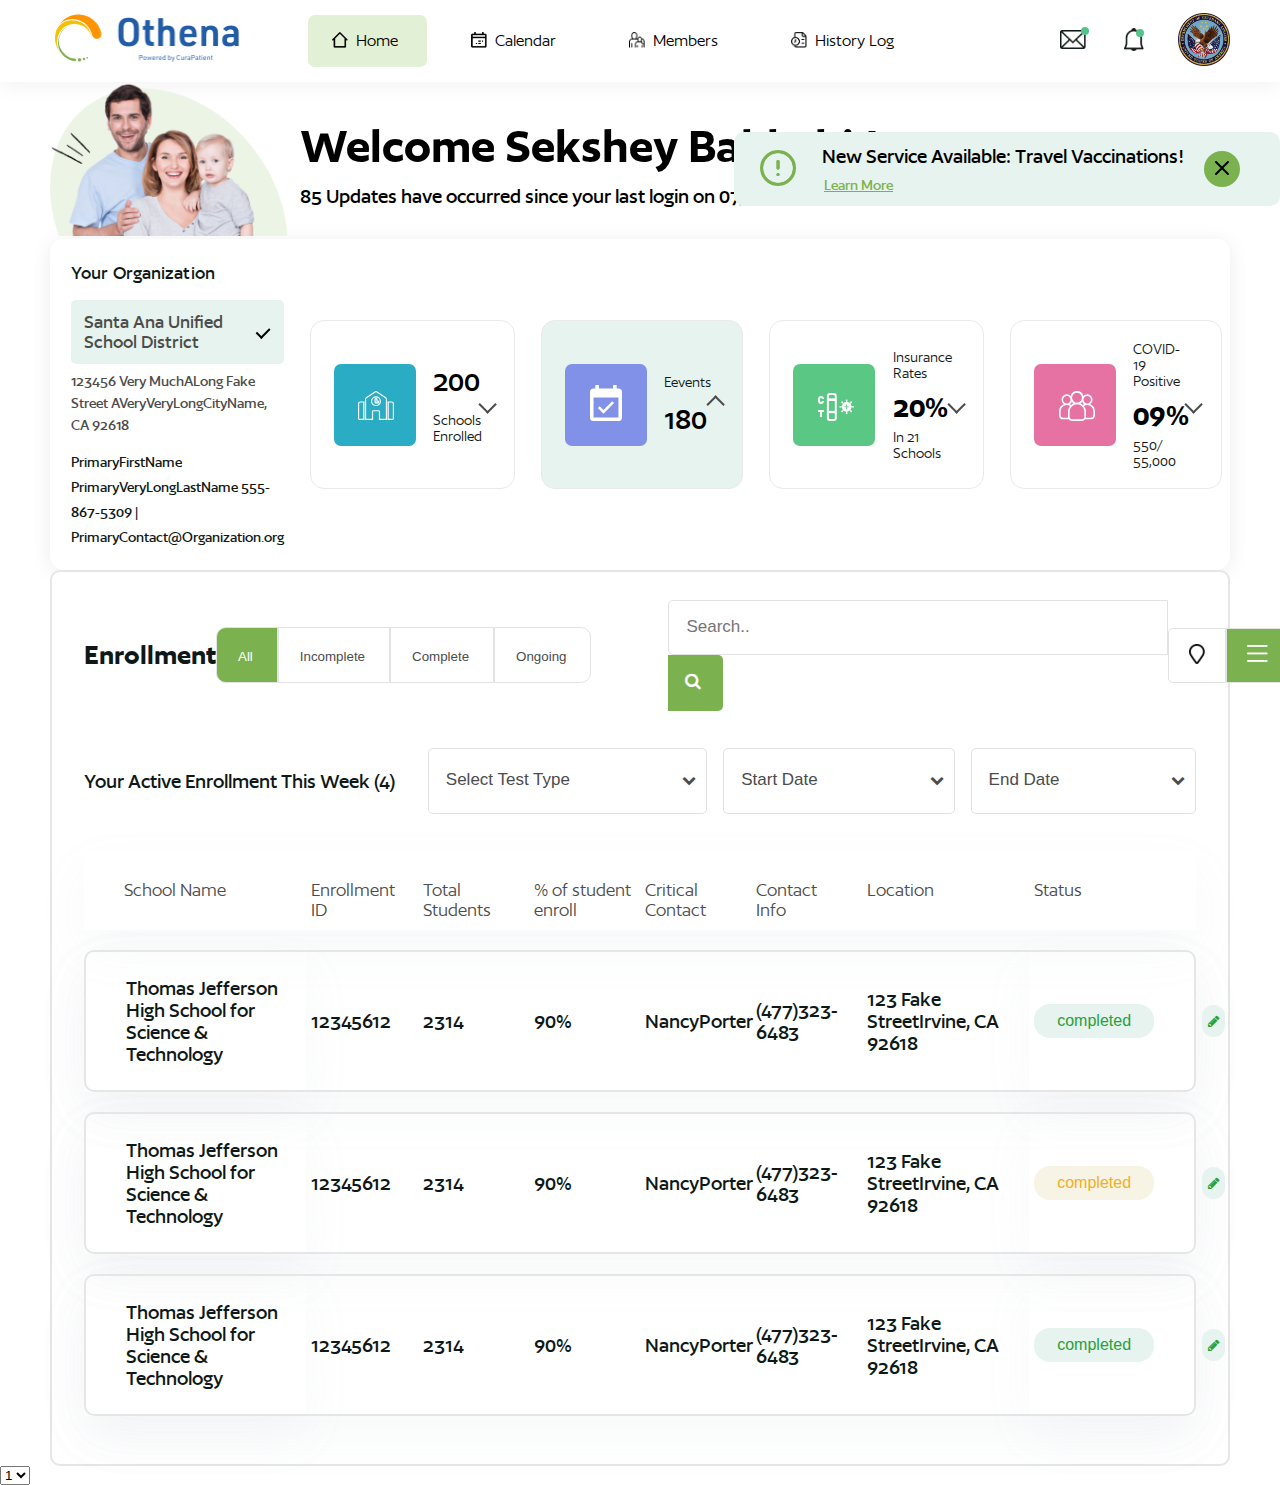
==== commit 09f67174: "review code on changes-updated" ====
--- a/Index.html
+++ b/Index.html
@@ -137,13 +137,13 @@
 				<h3>Enrollment</h3>
 				<div class="enrollment-status">
 					<div class="enrollment-status-btns">
-					<button class="status-btn active" type="button">All</button>
-					<button class="status-btn " type="button">Incomplete</button>
-					<button class="status-btn" type="button">Complete</button>
-					<button class="status-btn" type="button">Ongoing</button>
-				
-				</div>
-				<!-- <table style="width:100%">
+						<button class="status-btn active" type="button">All</button>
+						<button class="status-btn " type="button">Incomplete</button>
+						<button class="status-btn" type="button">Complete</button>
+						<button class="status-btn" type="button">Ongoing</button>
+
+					</div>
+					<!-- <table style="width:100%">
 					<tr>
 						<th>All</th>
 						<th>Incomplete</th>
@@ -152,25 +152,26 @@
 					</tr>
 
 				</table> -->
-				<form class="example" action="/action_page.php">
-					<input type="text" placeholder="Search.." name="search">
-					<button type="submit"><i class="fa fa-search"></i></button>
-				</form>
-				<div class="list-main">
-					<button class="map" type="submit"><img src="./assets/images/Icon awesome-map-marker@2x.png"
+					<form class="example" action="/action_page.php">
+						<input type="text" placeholder="Search.." name="search">
+						<button type="submit"><i class="fa fa-search"></i></button>
+					</form>
+					<div class="list-main">
+						<button class="map" type="submit"><img src="./assets/images/Icon awesome-map-marker@2x.png"
+								alt=""></button>
+						<button class="list" type="submit"><img src="./assets/images/list@2x.png" alt=""></button>
+					</div>
+					<button class="filter" type="submit"><img src="./assets/images/Icon feather-filter@2x.png"
 							alt=""></button>
-					<button class="list" type="submit"><img src="./assets/images/list@2x.png" alt=""></button>
-				</div>
-				<button class="filter" type="submit"><img src="./assets/images/Icon feather-filter@2x.png"
-						alt=""></button>
-
-					</div>
+
+				</div>
 			</div>
 
 			<div class="header-2">
 				<h3>Your Active Enrollment This Week (4)</h3>
 				<div class="right-option-bar">
-					<select name="cars" id="cars">
+				<div class=" selectdiv">
+					<!-- <select name="cars" id="cars">
 						<option value="volvo">Select Test Type</option>
 
 					</select>
@@ -181,8 +182,31 @@
 					<select name="cars" id="cars">
 						<option value="volvo">End Date</option>
 
-					</select>
-				</div>
+					</select> -->
+					<select>
+						<option selected>Select Test Type </option>
+						
+					</select>
+					
+				</div>
+				<div class=" selectdiv">
+					
+					<select>
+						<option selected> Start Date </option>
+					
+					</select>
+					
+				</div>
+				<div class=" selectdiv">
+					
+					<select>
+						<option selected>End Date </option>
+						
+					</select>
+					
+				</div>
+			</div>
+				
 
 			</div>
 
@@ -210,8 +234,9 @@
 					<td class="col-10">NancyPorter</td>
 					<td class="col-10">(477)323-6483</td>
 					<td class="col-15"> 123 Fake StreetIrvine, CA 92618</td>
-					<td class="col-15"><button class="completed-btn" type="button">completed</button><button type="submit" class="edit-btn"><i class="fa fa-pencil"></i></button></td>
-			
+					<td class="col-15"><button class="completed-btn" type="button">completed</button><button
+							type="submit" class="edit-btn"><i class="fa fa-pencil"></i></button></td>
+
 				</tr>
 				<tr>
 					<td class="col-20">Thomas Jefferson High School
@@ -222,8 +247,9 @@
 					<td class="col-10">NancyPorter</td>
 					<td class="col-10">(477)323-6483</td>
 					<td class="col-15"> 123 Fake StreetIrvine, CA 92618</td>
-					<td class="col-15"><button class="ongoing-btn " type="button">completed</button><button type="submit" class="edit-btn"><i class="fa fa-pencil"></i></button></td>
-			
+					<td class="col-15"><button class="ongoing-btn " type="button">completed</button><button
+							type="submit" class="edit-btn"><i class="fa fa-pencil"></i></button></td>
+
 				</tr>
 				<tr>
 					<td class="col-20">Thomas Jefferson High School
@@ -234,19 +260,24 @@
 					<td class="col-10">NancyPorter</td>
 					<td class="col-10">(477)323-6483</td>
 					<td class="col-15"> 123 Fake StreetIrvine, CA 92618</td>
-					<td class="col-15"><button class="completed-btn" type="button">completed</button><button type="submit" class="edit-btn"><i class="fa fa-pencil"></i></button></td>
-			
-				</tr>
-			
-			
-			
-			
-			
+					<td class="col-15"><button class="completed-btn" type="button">completed</button><button
+							type="submit" class="edit-btn"><i class="fa fa-pencil"></i></button></td>
+
+				</tr>
+
+
+
+
+
 			</table>
 
 		</div>
 	</section>
-
+	<div class="c">
+<select name="" id="">
+	<option value="">1</option>
+</select>
+</div>
 
 
 </body>
--- a/sass/main.css
+++ b/sass/main.css
@@ -300,10 +300,10 @@
 .enrollment .enrollment-content .top-head .enrollment-status .enrollment-status-btns .status-btn.active {
   background-color: #7cb150;
   color: #fff;
+  font-weight: 500;
 }
 .enrollment .enrollment-content .top-head .enrollment-status .enrollment-status-btns .status-btn:first-child {
   border-radius: 10px 0 0px 10px;
-  font-weight: 500;
 }
 .enrollment .enrollment-content .top-head .enrollment-status .enrollment-status-btns .status-btn:last-child {
   border-radius: 0px 10px 10px 0px;
@@ -323,7 +323,7 @@
   float: left;
   padding: 10px;
   background: #7cb150;
-  color: white;
+  color: #fff;
   font-size: 17px;
   border-left: none;
   cursor: pointer;
@@ -391,7 +391,38 @@
   text-align: left;
   color: #0e1817;
 }
-.enrollment .enrollment-content .right-option-bar select {
+.enrollment .enrollment-content .selectdiv {
+  position: relative;
+  /*Don't really need this just for demo styling*/
+  float: left;
+}
+.enrollment .enrollment-content .selectdiv:after {
+  content: "\f078";
+  font: normal normal normal 14px/1 FontAwesome;
+  right: 11px;
+  top: 10px;
+  height: 34px;
+  padding: 15px 0px 0px 8px;
+  color: #4c4c4c;
+  position: absolute;
+  pointer-events: none;
+}
+.enrollment .enrollment-content select::-ms-expand {
+  display: none;
+}
+.enrollment .enrollment-content .selectdiv select {
+  -webkit-appearance: none;
+  -moz-appearance: none;
+  appearance: none;
+  display: block;
+  float: right;
+  font-size: 16px;
+  line-height: 1.75;
+  color: #333;
+  background-color: #ffffff;
+  background-image: none;
+  -ms-word-break: normal;
+  word-break: normal;
   padding: 16px 135.4px 18px 17px;
   border-radius: 5px;
   border: solid 1px #e2e2e2;
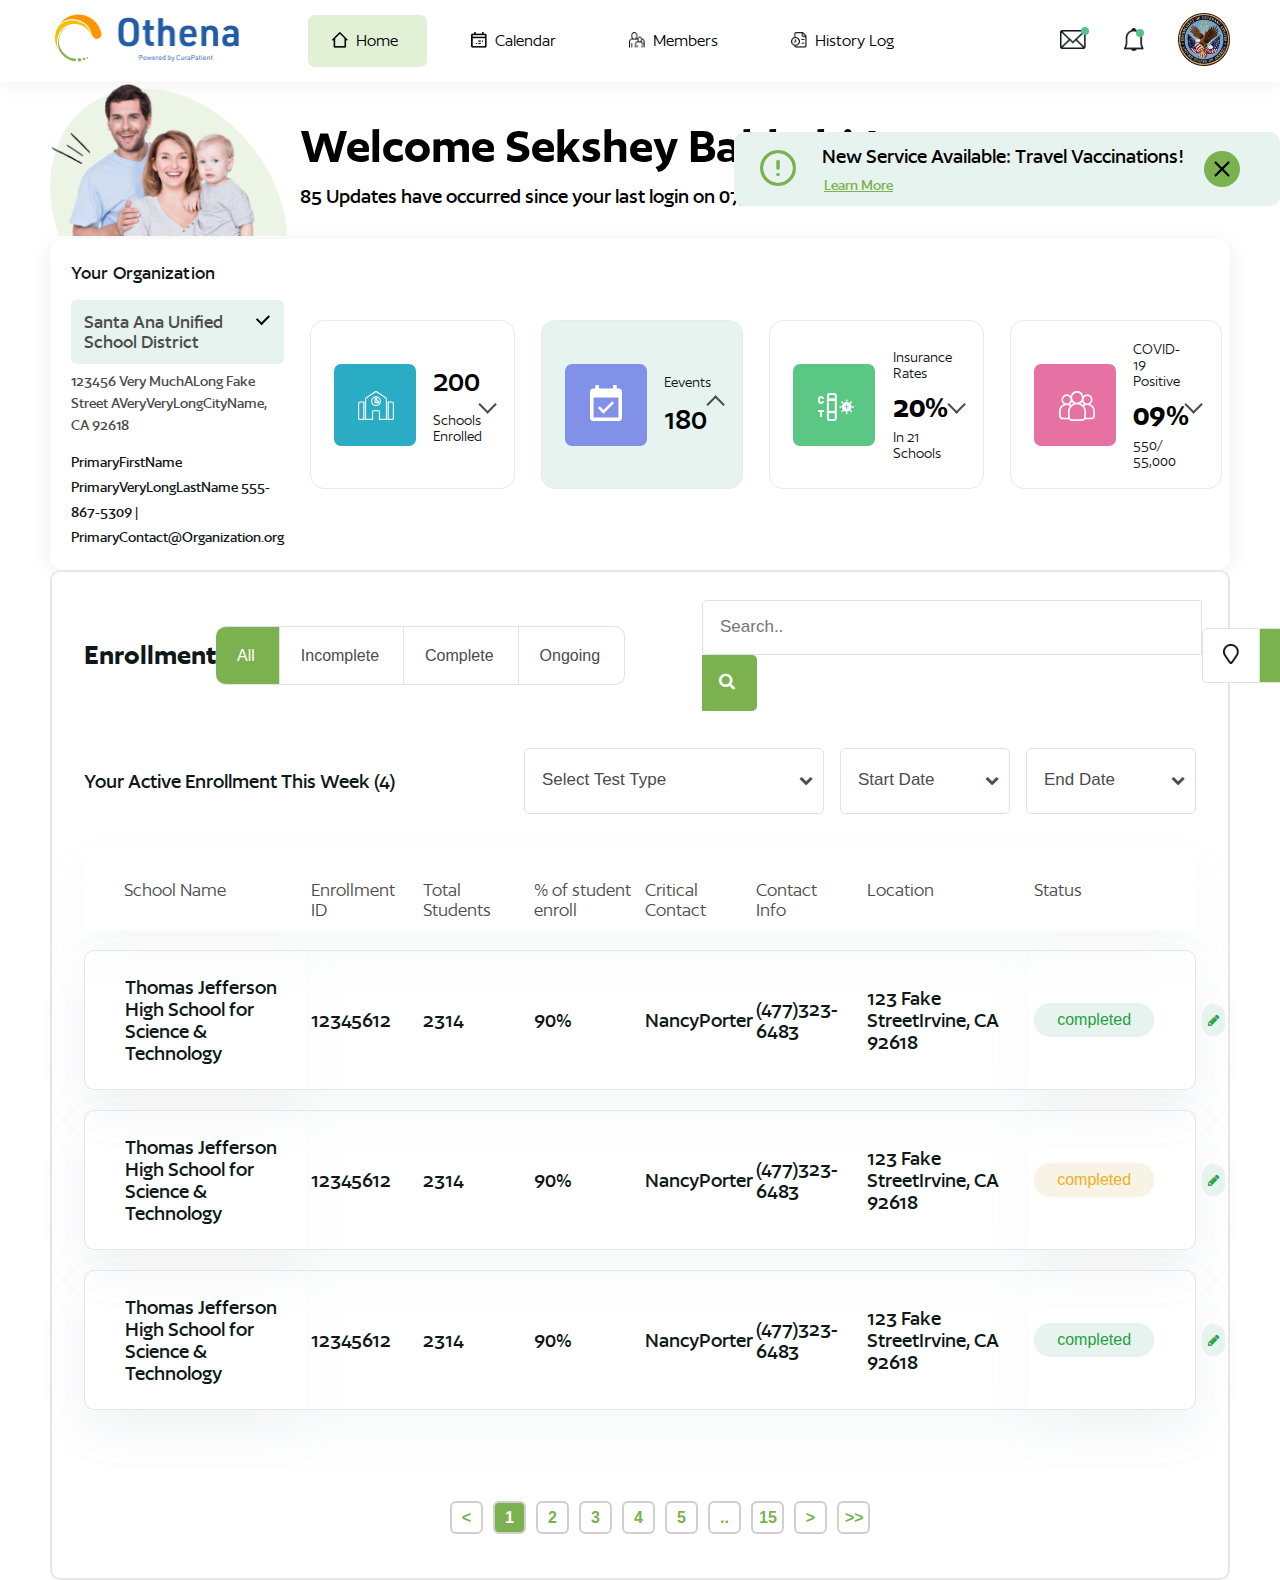
==== commit 1bb68e6c: "done" ====
--- a/Index.html
+++ b/Index.html
@@ -51,8 +51,7 @@
 				<p>85 Updates have occurred since your last login on 07/22/2022</p>
 			</div>
 		</div>
-		<div class="right-content">
-			<div class="inner-content">
+			<div class="right-content">
 				<button class="feature-img">
 					<img src="./assets/images/Icon feather-alert-circle@2x.png" alt="feather-img">
 				</button>
@@ -64,8 +63,6 @@
 					<img src="./assets/images/9104213_close_cross_remove_delete_icon.svg" alt="cross_remove_delete">
 				</button>
 			</div>
-
-		</div>
 	</section>
 	<section class="organization wrapper">
 		<div class="bottom-content">
@@ -183,7 +180,7 @@
 						<option value="volvo">End Date</option>
 
 					</select> -->
-					<select>
+					<select class="test-option">
 						<option selected>Select Test Type </option>
 						
 					</select>
@@ -191,7 +188,7 @@
 				</div>
 				<div class=" selectdiv">
 					
-					<select>
+					<select class="date-option">
 						<option selected> Start Date </option>
 					
 					</select>
@@ -199,7 +196,7 @@
 				</div>
 				<div class=" selectdiv">
 					
-					<select>
+					<select class="date-option">
 						<option selected>End Date </option>
 						
 					</select>
@@ -264,20 +261,25 @@
 							type="submit" class="edit-btn"><i class="fa fa-pencil"></i></button></td>
 
 				</tr>
-
-
-
-
-
 			</table>
+			<div class="pagination">
+				<ul>
+					<li><button type="button"> < </button></li>
+					<li><button class="active" type="button"> 1 </button></li>
+					<li><button type="button"> 2 </button></li>
+					<li><button type="button"> 3 </button></li>
+					<li><button type="button"> 4 </button></li>
+					<li><button type="button"> 5 </button></li>
+					<li><button type="button"> .. </button></li>
+					<li><button type="button"> 15 </button></li>
+					<li><button type="button"> > </button></li>
+					<li><button type="button"> >> </button></li>
+				</ul>
+			</div>
 
 		</div>
 	</section>
-	<div class="c">
-<select name="" id="">
-	<option value="">1</option>
-</select>
-</div>
+
 
 
 </body>
--- a/sass/main.css
+++ b/sass/main.css
@@ -46,33 +46,35 @@
   padding-top: 10px;
 }
 .banner-section .right-content {
+  display: flex;
+  justify-content: space-between;
+  align-items: center;
+  padding: 0px 40px 0px 20px;
   background: #e6f3ee;
   position: absolute;
   top: 50px;
   right: 0;
   border-radius: 10px;
-}
-.banner-section .right-content .inner-content {
-  display: flex;
-  justify-content: space-between;
-  align-items: center;
-  padding: 0px 40px 0px 20px;
-}
-.banner-section .right-content .inner-content button.feature-img {
+  -o-border-radius: 10px;
+  -ms-border-radius: 10px;
+  -moz-border-radius: 10px;
+  -webkit-border-radius: 10px;
+}
+.banner-section .right-content button.feature-img {
   background: transparent;
   border: none;
   cursor: pointer;
 }
-.banner-section .right-content .inner-content button.feature-img.feature-img {
+.banner-section .right-content button.feature-img.feature-img {
   width: 48px;
 }
-.banner-section .right-content .inner-content .Vaccinations-content p {
+.banner-section .right-content .Vaccinations-content p {
   font-size: 22px;
   font-weight: 500;
   padding: 0 20px;
   margin: 13px 0 10px 0;
 }
-.banner-section .right-content .inner-content .Vaccinations-content a {
+.banner-section .right-content .Vaccinations-content a {
   font-weight: 500;
   color: #7cb150;
   padding-left: 22px;
@@ -80,14 +82,24 @@
   display: block;
   margin-bottom: 13px;
 }
-.banner-section .right-content .inner-content .ellipse {
+.banner-section .right-content .ellipse {
   width: 36px inherit;
   width: 36px;
   height: 36px;
   background: #7cb150;
   border: none;
-  border-radius: 50%;
+  border-radius: 50px;
+  -o-border-radius: 50px;
+  -ms-border-radius: 50px;
+  -moz-border-radius: 50px;
+  -webkit-border-radius: 50px;
   position: relative;
+}
+.banner-section .right-content .ellipse img {
+  position: absolute;
+  top: 5px;
+  left: 5px;
+  width: 25.9px;
 }
 
 .organization .bottom-content {
@@ -95,6 +107,10 @@
   align-items: center;
   padding: 20px 20px 20px 21.2px;
   border-radius: 14px;
+  -o-border-radius: 14px;
+  -ms-border-radius: 14px;
+  -moz-border-radius: 14px;
+  -webkit-border-radius: 14px;
   box-shadow: 0 3px 20px 0 rgba(0, 0, 0, 0.08);
 }
 .organization .bottom-content .District {
@@ -114,8 +130,12 @@
   background-color: #e6f3ee;
   padding: 12px 17.4px 12px 13px;
   border-radius: 5px;
-  align-items: center;
-  cursor: pointer;
+  -o-border-radius: 5px;
+  -ms-border-radius: 5px;
+  -moz-border-radius: 5px;
+  -webkit-border-radius: 5px;
+  cursor: pointer;
+  justify-content: space-between;
 }
 .organization .bottom-content .District .District-cover h3 {
   font-size: 20px;
@@ -127,8 +147,8 @@
 }
 .organization .bottom-content .District .District-cover .arrow {
   box-sizing: border-box;
-  width: 13.2px;
-  height: 13.2px;
+  width: 12px;
+  height: 12px;
   border-style: solid;
   border-color: black;
   border-width: 0px 2.5px 2.5px 0px;
@@ -157,6 +177,10 @@
 .organization .bottom-content .right-content .dropdown-container {
   padding: 20px 17.3px 19px 23px;
   border-radius: 14px;
+  -o-border-radius: 14px;
+  -ms-border-radius: 14px;
+  -moz-border-radius: 14px;
+  -webkit-border-radius: 14px;
   border: solid 1px #eaeaea;
   width: 25%;
   position: relative;
@@ -234,6 +258,10 @@
   width: 82px;
   height: 82px;
   border-radius: 7px;
+  -o-border-radius: 7px;
+  -ms-border-radius: 7px;
+  -moz-border-radius: 7px;
+  -webkit-border-radius: 7px;
   position: relative;
 }
 .organization .bottom-content .right-content .dropdown-container .school-bg {
@@ -255,141 +283,18 @@
   border-width: 2.5px 0px 0px 2.5px;
 }
 
+.enrollment {
+  margin-top: 25px;
+}
 .enrollment .enrollment-content {
   padding: 28px 32px;
   border-radius: 10px;
+  -o-border-radius: 10px;
+  -ms-border-radius: 10px;
+  -moz-border-radius: 10px;
+  -webkit-border-radius: 10px;
   border: solid 2px #e6e6e6;
   background-color: #fff;
-}
-.enrollment .enrollment-content .top-head {
-  display: flex;
-  justify-content: space-between;
-  align-items: center;
-}
-.enrollment .enrollment-content .top-head h3 {
-  font-size: 30px;
-  font-weight: 600;
-  font-stretch: normal;
-  font-style: normal;
-  line-height: normal;
-  letter-spacing: normal;
-  text-align: left;
-  color: #0e1817;
-}
-.enrollment .enrollment-content .top-head .enrollment-status {
-  display: flex;
-  align-items: center;
-}
-.enrollment .enrollment-content .top-head .enrollment-status .enrollment-status-btns {
-  margin-right: 77px;
-  display: flex;
-}
-.enrollment .enrollment-content .top-head .enrollment-status .enrollment-status-btns .status-btn {
-  padding: 20.5px 24px 18.5px 21px;
-  background-color: #fff;
-  border: solid 1px #e3e3e3;
-  font-weight: normal;
-  font-stretch: normal;
-  font-style: normal;
-  line-height: normal;
-  letter-spacing: normal;
-  text-align: left;
-  color: #4c4c4c;
-  cursor: pointer;
-}
-.enrollment .enrollment-content .top-head .enrollment-status .enrollment-status-btns .status-btn.active {
-  background-color: #7cb150;
-  color: #fff;
-  font-weight: 500;
-}
-.enrollment .enrollment-content .top-head .enrollment-status .enrollment-status-btns .status-btn:first-child {
-  border-radius: 10px 0 0px 10px;
-}
-.enrollment .enrollment-content .top-head .enrollment-status .enrollment-status-btns .status-btn:last-child {
-  border-radius: 0px 10px 10px 0px;
-}
-.enrollment .enrollment-content .top-head .enrollment-status form.example input[type=text] {
-  font-size: 17px;
-  float: left;
-  width: 500px;
-  background: #f1f1f1;
-  padding: 16px 15.4px 18px 17px;
-  border-radius: 5px 0px 0px 5px;
-  border: solid 1px #e2e2e2;
-  background-color: #fff;
-  padding: 16.5px 15.4px 16.5px 17px;
-}
-.enrollment .enrollment-content .top-head .enrollment-status form.example button {
-  float: left;
-  padding: 10px;
-  background: #7cb150;
-  color: #fff;
-  font-size: 17px;
-  border-left: none;
-  cursor: pointer;
-  padding: 17px 22px 19px 17px;
-  border-radius: 0px 5px 5px 0px;
-  border: none;
-  margin-right: 15px;
-  cursor: pointer;
-}
-.enrollment .enrollment-content .top-head .enrollment-status form.example::after {
-  content: "";
-  clear: both;
-  display: table;
-}
-.enrollment .enrollment-content .top-head .enrollment-status .list-main {
-  display: flex;
-  margin-right: 14px;
-}
-.enrollment .enrollment-content .top-head .enrollment-status .list-main .map {
-  padding: 17.5px 20px 16.5px;
-  border-radius: 5px 0px 0px 5px;
-  border: solid 1px #e2e2e2;
-  background-color: #fff;
-  padding: 15px 20px 15px 20px;
-  cursor: pointer;
-}
-.enrollment .enrollment-content .top-head .enrollment-status .list-main .map img {
-  width: 15.8px;
-}
-.enrollment .enrollment-content .top-head .enrollment-status .list-main .list {
-  padding: 17.5px 20px 16.5px;
-  border-radius: 0px 5px 5px 0px;
-  background-color: #7cb150;
-  border: solid 1px #e2e2e2;
-  padding: 15px 20px 15px 20px;
-  cursor: pointer;
-}
-.enrollment .enrollment-content .top-head .enrollment-status .list-main .list img {
-  width: 20.7px;
-}
-.enrollment .enrollment-content .top-head .enrollment-status .filter {
-  padding: 16.5px 15.5px 16.9px 15.5px;
-  border-radius: 5px;
-  border: solid 1px #e2e2e2;
-  background-color: #fff;
-  padding: 14px 15px 14px 15px;
-  cursor: pointer;
-}
-.enrollment .enrollment-content .top-head .enrollment-status .filter img {
-  width: 24px;
-}
-.enrollment .enrollment-content .header-2 {
-  display: flex;
-  justify-content: space-between;
-  align-items: center;
-  padding: 37px 0;
-}
-.enrollment .enrollment-content .header-2 h3 {
-  font-size: 22px;
-  font-weight: 500;
-  font-stretch: normal;
-  font-style: normal;
-  line-height: normal;
-  letter-spacing: normal;
-  text-align: left;
-  color: #0e1817;
 }
 .enrollment .enrollment-content .selectdiv {
   position: relative;
@@ -423,13 +328,24 @@
   background-image: none;
   -ms-word-break: normal;
   word-break: normal;
-  padding: 16px 135.4px 18px 17px;
+  padding: 16px 30px 18px 17px;
   border-radius: 5px;
+  -o-border-radius: 5px;
+  -ms-border-radius: 5px;
+  -moz-border-radius: 5px;
+  -webkit-border-radius: 5px;
   border: solid 1px #e2e2e2;
   background-color: #fff;
   margin-left: 16px;
   font-size: 17px;
   color: #4c4c4c;
+  max-width: 300px;
+}
+.enrollment .enrollment-content .test-option {
+  width: 300px;
+}
+.enrollment .enrollment-content .date-option {
+  width: 170px;
 }
 .enrollment .enrollment-content .enrollment-tbl {
   border-collapse: collapse;
@@ -446,6 +362,10 @@
   border: none;
   padding: 29px 5px 10.5px 5px;
   border-radius: 10px;
+  -o-border-radius: 10px;
+  -ms-border-radius: 10px;
+  -moz-border-radius: 10px;
+  -webkit-border-radius: 10px;
   background-color: #fff;
   font-size: 20px;
   font-weight: normal;
@@ -458,26 +378,38 @@
   font-size: 22px;
   font-weight: 500;
   color: #0e1817;
-  border-top: solid 2px #e6e6e6;
-  border-bottom: solid 2px #e6e6e6;
+  border-top: solid 1px #e6e6e6;
+  border-bottom: solid 1px #e6e6e6;
   padding: 25px 5px;
   align-items: center;
   display: flex;
 }
 .enrollment .enrollment-content .enrollment-tbl td:first-child {
-  border-left: solid 2px #e6e6e6;
+  border-left: solid 1px #e6e6e6;
   border-radius: 10px 0 0 10px;
+  -o-border-radius: 10px 0 0 10px;
+  -ms-border-radius: 10px 0 0 10px;
+  -moz-border-radius: 10px 0 0 10px;
+  -webkit-border-radius: 10px 0 0 10px;
   box-shadow: 0 20px 50px 0 rgba(150, 163, 190, 0.07);
   padding-left: 40px;
 }
 .enrollment .enrollment-content .enrollment-tbl td:last-child {
-  border-right: solid 2px #e6e6e6;
+  border-right: solid 1px #e6e6e6;
   border-radius: 0 10px 10px 0;
+  -o-border-radius: 0 10px 10px 0;
+  -ms-border-radius: 0 10px 10px 0;
+  -moz-border-radius: 0 10px 10px 0;
+  -webkit-border-radius: 0 10px 10px 0;
   box-shadow: 0 20px 50px 0 rgba(150, 163, 190, 0.07);
 }
 .enrollment .enrollment-content .enrollment-tbl td .completed-btn {
   padding: 8px 22.9px 8px 23.1px;
   border-radius: 16px;
+  -o-border-radius: 16px;
+  -ms-border-radius: 16px;
+  -moz-border-radius: 16px;
+  -webkit-border-radius: 16px;
   background-color: #e6f3ee;
   border: none;
   font-size: 16px;
@@ -487,6 +419,10 @@
 .enrollment .enrollment-content .enrollment-tbl td .ongoing-btn {
   padding: 8px 22.9px 8px 23.1px;
   border-radius: 16px;
+  -o-border-radius: 16px;
+  -ms-border-radius: 16px;
+  -moz-border-radius: 16px;
+  -webkit-border-radius: 16px;
   background-color: #f7f3e5;
   border: none;
   font-size: 16px;
@@ -499,6 +435,10 @@
   background-color: #e6f3ee;
   border: none;
   border-radius: 50px;
+  -o-border-radius: 50px;
+  -ms-border-radius: 50px;
+  -moz-border-radius: 50px;
+  -webkit-border-radius: 50px;
   margin-left: 48px;
   cursor: pointer;
 }
@@ -516,6 +456,287 @@
 .enrollment .enrollment-content .enrollment-tbl th.col-15,
 .enrollment .enrollment-content .enrollment-tbl td.col-15 {
   width: 15%;
+}
+.enrollment .enrollment-content .pagination {
+  padding-top: 55px;
+}
+.enrollment .enrollment-content .pagination ul {
+  display: flex;
+  justify-content: center;
+}
+.enrollment .enrollment-content .pagination ul li {
+  margin: 0px 5px;
+}
+.enrollment .enrollment-content .pagination ul li button {
+  width: 33px;
+  height: 33px;
+  border-radius: 6px;
+  -o-border-radius: 6px;
+  -ms-border-radius: 6px;
+  -moz-border-radius: 6px;
+  -webkit-border-radius: 6px;
+  border: solid 2px #d0d0d0;
+  background-color: #fff;
+  font-size: 16px;
+  font-weight: 600;
+  color: #7cb150;
+}
+.enrollment .enrollment-content .pagination ul li button.active {
+  background-color: #7cb150;
+  color: #fff;
+}
+
+.top-head {
+  display: flex;
+  justify-content: space-between;
+  align-items: center;
+}
+.top-head h3 {
+  font-size: 30px;
+  font-weight: 600;
+  font-stretch: normal;
+  font-style: normal;
+  line-height: normal;
+  letter-spacing: normal;
+  text-align: left;
+  color: #0e1817;
+}
+.top-head .enrollment-status {
+  display: flex;
+  align-items: center;
+}
+.top-head .enrollment-status .enrollment-status-btns {
+  margin-right: 77px;
+  display: flex;
+}
+.top-head .enrollment-status .enrollment-status-btns .status-btn {
+  padding: 20.5px 24px 18.5px 21px;
+  background-color: #fff;
+  border: solid 1px #e3e3e3;
+  font-weight: normal;
+  font-stretch: normal;
+  font-style: normal;
+  line-height: normal;
+  letter-spacing: normal;
+  text-align: left;
+  color: #4c4c4c;
+  cursor: pointer;
+  border-left: 0;
+  font-size: 16px;
+}
+.top-head .enrollment-status .enrollment-status-btns .status-btn.active {
+  background-color: #7cb150;
+  color: #fff;
+  font-weight: 500;
+}
+.top-head .enrollment-status .enrollment-status-btns .status-btn:first-child {
+  border-radius: 10px 0 0px 10px;
+  -o-border-radius: 10px 0 0px 10px;
+  -ms-border-radius: 10px 0 0px 10px;
+  -moz-border-radius: 10px 0 0px 10px;
+  -webkit-border-radius: 10px 0 0px 10px;
+}
+.top-head .enrollment-status .enrollment-status-btns .status-btn:last-child {
+  border-radius: 0px 10px 10px 0px;
+  -o-border-radius: 0px 10px 10px 0px;
+  -ms-border-radius: 0px 10px 10px 0px;
+  -moz-border-radius: 0px 10px 10px 0px;
+  -webkit-border-radius: 0px 10px 10px 0px;
+}
+.top-head .enrollment-status form.example input[type=text] {
+  font-size: 17px;
+  float: left;
+  width: 500px;
+  background: #f1f1f1;
+  padding: 16px 15.4px 18px 17px;
+  border-radius: 5px 0px 0px 5px;
+  -o-border-radius: 5px 0px 0px 5px;
+  -ms-border-radius: 5px 0px 0px 5px;
+  -moz-border-radius: 5px 0px 0px 5px;
+  -webkit-border-radius: 5px 0px 0px 5px;
+  border: solid 1px #e2e2e2;
+  background-color: #fff;
+  padding: 16.5px 15.4px 16.5px 17px;
+}
+.top-head .enrollment-status form.example button {
+  float: left;
+  padding: 10px;
+  background: #7cb150;
+  color: #fff;
+  font-size: 17px;
+  border-left: none;
+  cursor: pointer;
+  padding: 17px 22px 19px 17px;
+  border-radius: 0px 5px 5px 0px;
+  -o-border-radius: 0px 5px 5px 0px;
+  -ms-border-radius: 0px 5px 5px 0px;
+  -moz-border-radius: 0px 5px 5px 0px;
+  -webkit-border-radius: 0px 5px 5px 0px;
+  border: none;
+  margin-right: 15px;
+  cursor: pointer;
+}
+.top-head .enrollment-status form.example::after {
+  content: "";
+  clear: both;
+  display: table;
+}
+.top-head .enrollment-status .list-main {
+  display: flex;
+  margin-right: 14px;
+}
+.top-head .enrollment-status .list-main .map {
+  padding: 17.5px 20px 16.5px;
+  border-radius: 5px 0px 0px 5px;
+  -o-border-radius: 5px 0px 0px 5px;
+  -ms-border-radius: 5px 0px 0px 5px;
+  -moz-border-radius: 5px 0px 0px 5px;
+  -webkit-border-radius: 5px 0px 0px 5px;
+  border: solid 1px #e2e2e2;
+  background-color: #fff;
+  padding: 15px 20px 15px 20px;
+  cursor: pointer;
+}
+.top-head .enrollment-status .list-main .map img {
+  width: 15.8px;
+}
+.top-head .enrollment-status .list-main .list {
+  padding: 17.5px 20px 16.5px;
+  border-radius: 0px 5px 5px 0px;
+  -o-border-radius: 0px 5px 5px 0px;
+  -ms-border-radius: 0px 5px 5px 0px;
+  -moz-border-radius: 0px 5px 5px 0px;
+  -webkit-border-radius: 0px 5px 5px 0px;
+  background-color: #7cb150;
+  border: solid 1px #e2e2e2;
+  padding: 15px 20px 15px 20px;
+  cursor: pointer;
+  border-left: 0;
+}
+.top-head .enrollment-status .list-main .list img {
+  width: 20.7px;
+}
+.top-head .enrollment-status .filter {
+  padding: 16.5px 15.5px 16.9px 15.5px;
+  border-radius: 5px;
+  -o-border-radius: 5px;
+  -ms-border-radius: 5px;
+  -moz-border-radius: 5px;
+  -webkit-border-radius: 5px;
+  border: solid 1px #e2e2e2;
+  background-color: #fff;
+  padding: 14px 15px 14px 15px;
+  cursor: pointer;
+}
+.top-head .enrollment-status .filter img {
+  width: 24px;
+}
+
+.header-2 {
+  display: flex;
+  justify-content: space-between;
+  align-items: center;
+  padding: 37px 0;
+}
+.header-2 h3 {
+  font-size: 22px;
+  font-weight: 500;
+  font-stretch: normal;
+  font-style: normal;
+  line-height: normal;
+  letter-spacing: normal;
+  text-align: left;
+  color: #0e1817;
+}
+
+header {
+  box-shadow: 0 3px 20px 0 rgba(0, 0, 0, 0.06);
+}
+header .navigation {
+  display: flex;
+  align-items: center;
+  display: flex;
+  justify-content: space-between;
+  align-items: center;
+  padding-top: 11px;
+  padding-bottom: 11px;
+}
+header .navigation .nav {
+  flex: 1;
+  margin-left: 56px;
+}
+header .navigation .nav ul {
+  display: flex;
+  align-items: center;
+  margin: 0;
+  padding: 0;
+}
+header .navigation .nav ul li {
+  padding: 0;
+  margin: 0 10px;
+}
+header .navigation .nav ul li a {
+  font-size: 18px;
+  color: #000;
+  display: inline-flex;
+  padding: 17px 29px 17px 24px;
+}
+header .navigation .nav ul li a.active {
+  background-color: rgba(129, 193, 75, 0.23);
+  border-radius: 7px;
+  -o-border-radius: 7px;
+  -ms-border-radius: 7px;
+  -moz-border-radius: 7px;
+  -webkit-border-radius: 7px;
+}
+header .navigation .nav ul li a img {
+  width: auto;
+  height: 16px;
+  padding: 0 8px 0px 0px;
+}
+header .account-section {
+  display: flex;
+  align-items: center;
+}
+header .account-section .notification {
+  padding: 17px 19px;
+  background: transparent;
+  border: none;
+  position: relative;
+  cursor: pointer;
+}
+header .account-section .notification img {
+  width: auto;
+  height: 19.6px;
+}
+header .account-section .notification.notify:after {
+  content: "";
+  width: 8px;
+  height: 8px;
+  border-radius: 50px;
+  -o-border-radius: 50px;
+  -ms-border-radius: 50px;
+  -moz-border-radius: 50px;
+  -webkit-border-radius: 50px;
+  background-color: #54c38b;
+  position: absolute;
+  top: 14px;
+  right: 16px;
+}
+header .account-section .notification.alert img {
+  height: 23px;
+}
+header .account-section .notification.alert.notify:after {
+  top: 18px;
+  right: 19px;
+}
+header .account-section .notification.profile {
+  padding: 0;
+  margin-left: 15px;
+}
+header .account-section .notification.profile img {
+  width: 52px;
+  height: auto;
 }
 
 * {
@@ -538,8 +759,8 @@
 
 .arrow {
   box-sizing: border-box;
-  width: 13.2px;
-  height: 13.2px;
+  width: 12px;
+  height: 12px;
   border-style: solid;
   border-color: #4c4c4c;
   border-width: 0px 2.5px 2.5px 0px;
@@ -567,86 +788,4 @@
 
 .logo {
   width: 192px;
-}
-
-header {
-  box-shadow: 0 3px 20px 0 rgba(0, 0, 0, 0.06);
-}
-header .navigation {
-  display: flex;
-  align-items: center;
-  display: flex;
-  justify-content: space-between;
-  align-items: center;
-  padding-top: 11px;
-  padding-bottom: 11px;
-}
-header .navigation .nav {
-  flex: 1;
-  margin-left: 56px;
-}
-header .navigation .nav ul {
-  display: flex;
-  align-items: center;
-  margin: 0;
-  padding: 0;
-}
-header .navigation .nav ul li {
-  padding: 0;
-  margin: 0 10px;
-}
-header .navigation .nav ul li a {
-  font-size: 18px;
-  color: #000;
-  display: inline-flex;
-  padding: 17px 29px 17px 24px;
-}
-header .navigation .nav ul li a.active {
-  background-color: rgba(129, 193, 75, 0.23);
-  border-radius: 7px;
-}
-header .navigation .nav ul li a img {
-  width: auto;
-  height: 16px;
-  padding: 0 8px 0px 0px;
-}
-header .account-section {
-  display: flex;
-  align-items: center;
-}
-header .account-section .notification {
-  padding: 17px 19px;
-  background: transparent;
-  border: none;
-  position: relative;
-  cursor: pointer;
-}
-header .account-section .notification img {
-  width: auto;
-  height: 19.6px;
-}
-header .account-section .notification.notify:after {
-  content: "";
-  width: 8px;
-  height: 8px;
-  border-radius: 50%;
-  background-color: #54c38b;
-  position: absolute;
-  top: 14px;
-  right: 16px;
-}
-header .account-section .notification.alert img {
-  height: 23px;
-}
-header .account-section .notification.alert.notify:after {
-  top: 18px;
-  right: 19px;
-}
-header .account-section .notification.profile {
-  padding: 0;
-  margin-left: 15px;
-}
-header .account-section .notification.profile img {
-  width: 52px;
-  height: auto;
 }/*# sourceMappingURL=main.css.map */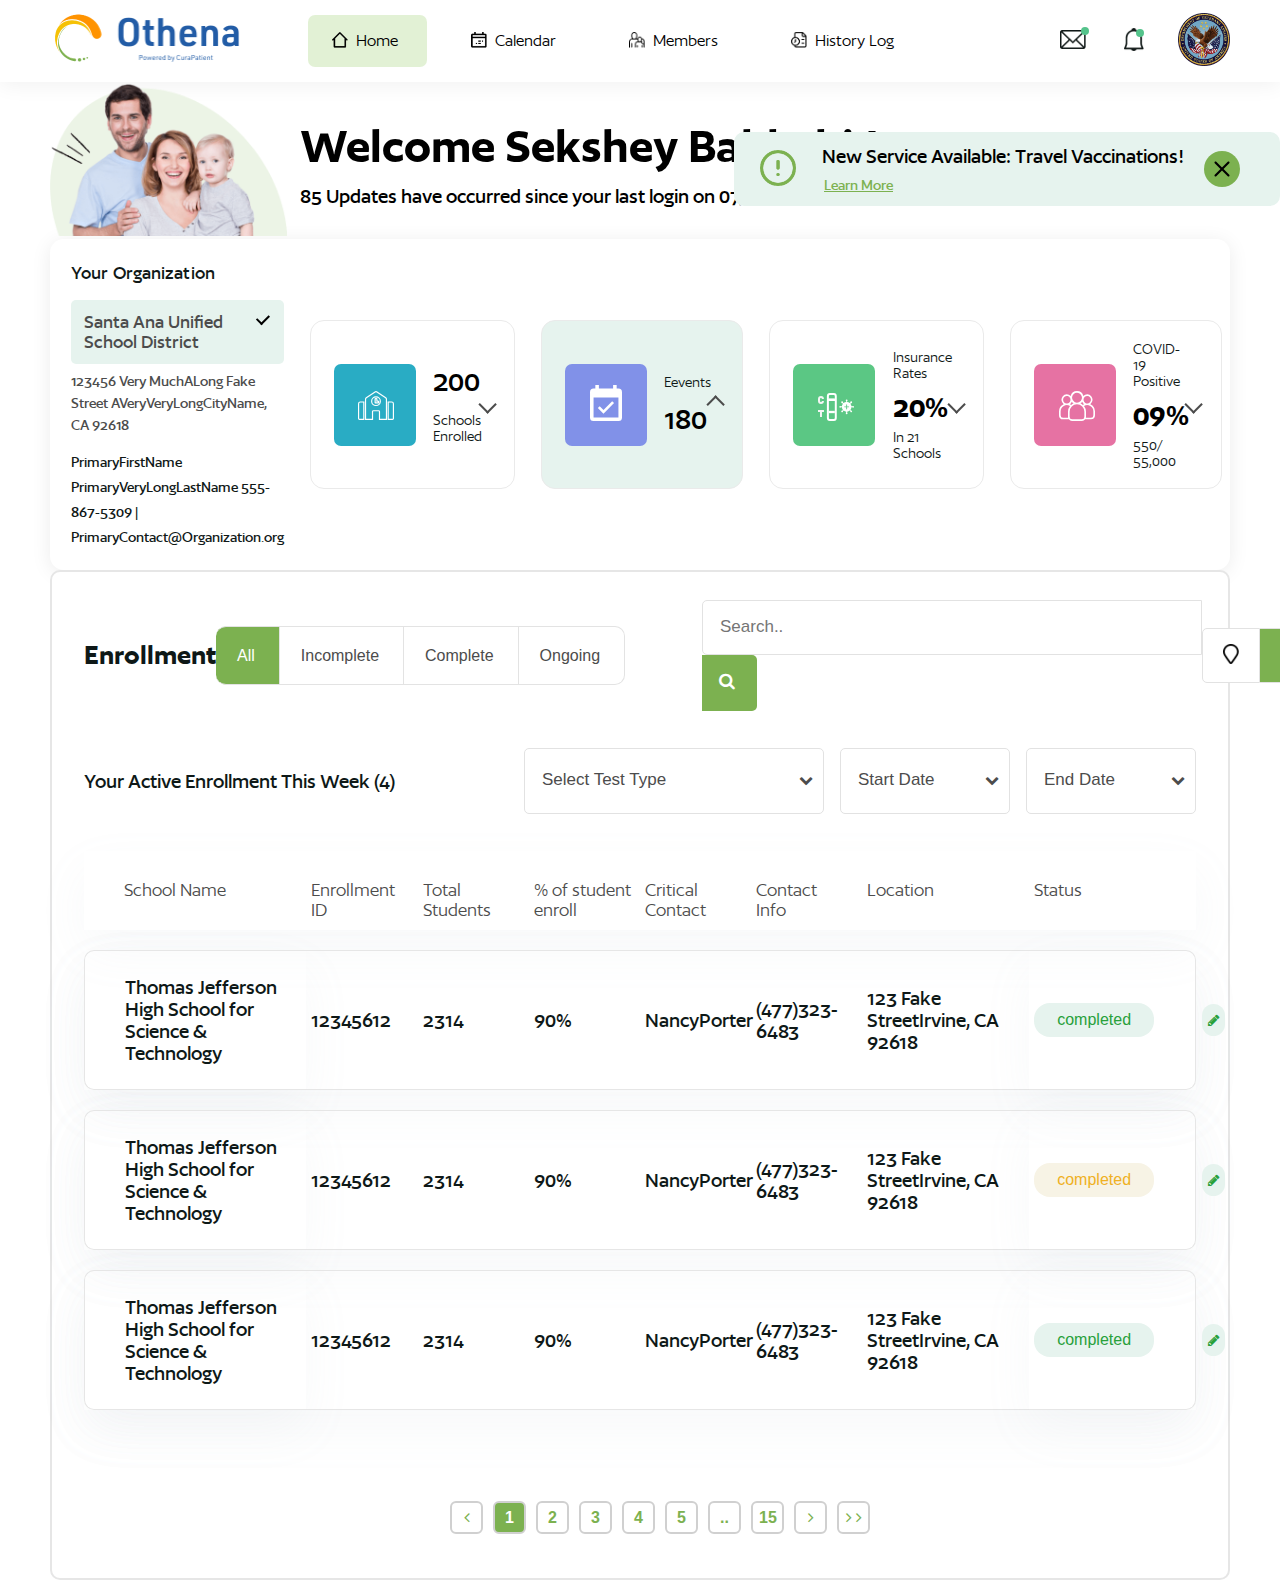
==== commit 58c8825c: "member section done" ====
--- a/Index.html
+++ b/Index.html
@@ -13,6 +13,7 @@
 </head>
 
 <body>
+
 	<header>
 		<div class="wrapper navigation">
 			<div class="logo">
@@ -22,9 +23,9 @@
 			</div>
 			<nav class="nav">
 				<ul>
-					<li> <a class="active" href="#"> <img src="./assets/images/home@2x.png" alt="" /> Home</a></li>
+					<li> <a class="active" href="Index.html"> <img src="./assets/images/home@2x.png" alt="" /> Home</a></li>
 					<li> <a href="#"> <img src="./assets/images/Icons@2x.png" alt="" />Calendar</a></li>
-					<li> <a href="#"> <img src="./assets/images/7099565_siblings_love_brothers_hug_family_icon@2x.png"
+					<li> <a href="./member.html"> <img src="./assets/images/7099565_siblings_love_brothers_hug_family_icon@2x.png"
 								alt="">Members</a></li>
 					<li> <a href="#"> <img src="./assets/images/Line@2x.png" alt="">History Log</a></li>
 				</ul>
@@ -40,6 +41,9 @@
 			</div>
 		</div>
 	</header>
+
+	<!-- banner-section -->
+
 	<section class="banner-section wrapper">
 
 		<div class="left-contet">
@@ -51,19 +55,22 @@
 				<p>85 Updates have occurred since your last login on 07/22/2022</p>
 			</div>
 		</div>
-			<div class="right-content">
-				<button class="feature-img">
-					<img src="./assets/images/Icon feather-alert-circle@2x.png" alt="feather-img">
-				</button>
-				<div class="Vaccinations-content">
-					<p>New Service Available: Travel Vaccinations!</p>
-					<a href="#">Learn More</a>
-				</div>
-				<button class="ellipse">
-					<img src="./assets/images/9104213_close_cross_remove_delete_icon.svg" alt="cross_remove_delete">
-				</button>
-			</div>
+		<div class="right-content">
+			<button class="feature-img">
+				<img src="./assets/images/Icon feather-alert-circle@2x.png" alt="feather-img">
+			</button>
+			<div class="Vaccinations-content">
+				<p>New Service Available: Travel Vaccinations!</p>
+				<a href="#">Learn More</a>
+			</div>
+			<button class="ellipse">
+				<img src="./assets/images/9104213_close_cross_remove_delete_icon.svg" alt="cross_remove_delete">
+			</button>
+		</div>
 	</section>
+
+	<!-- organization -->
+
 	<section class="organization wrapper">
 		<div class="bottom-content">
 
@@ -127,6 +134,8 @@
 			</div>
 		</div>
 	</section>
+
+	<!-- enrollment -->
 
 	<section class="enrollment wrapper">
 		<div class="enrollment-content">
@@ -140,23 +149,16 @@
 						<button class="status-btn" type="button">Ongoing</button>
 
 					</div>
-					<!-- <table style="width:100%">
-					<tr>
-						<th>All</th>
-						<th>Incomplete</th>
-						<th>Complete</th>
-						<th>Ongoing</th>
-					</tr>
-
-				</table> -->
+
 					<form class="example" action="/action_page.php">
 						<input type="text" placeholder="Search.." name="search">
 						<button type="submit"><i class="fa fa-search"></i></button>
 					</form>
 					<div class="list-main">
-						<button class="map" type="submit"><img src="./assets/images/Icon awesome-map-marker@2x.png"
+						<button class="map " type="submit"><img src="./assets/images/Icon awesome-map-marker@2x.png"
 								alt=""></button>
-						<button class="list" type="submit"><img src="./assets/images/list@2x.png" alt=""></button>
+						<button class="list active " type="submit"><img src="./assets/images/list@2x.png"
+								alt=""></button>
 					</div>
 					<button class="filter" type="submit"><img src="./assets/images/Icon feather-filter@2x.png"
 							alt=""></button>
@@ -167,44 +169,30 @@
 			<div class="header-2">
 				<h3>Your Active Enrollment This Week (4)</h3>
 				<div class="right-option-bar">
-				<div class=" selectdiv">
-					<!-- <select name="cars" id="cars">
-						<option value="volvo">Select Test Type</option>
-
-					</select>
-					<select name="cars" id="cars">
-						<option value="volvo"> Start Date</option>
-
-					</select>
-					<select name="cars" id="cars">
-						<option value="volvo">End Date</option>
-
-					</select> -->
-					<select class="test-option">
-						<option selected>Select Test Type </option>
-						
-					</select>
-					
-				</div>
-				<div class=" selectdiv">
-					
-					<select class="date-option">
-						<option selected> Start Date </option>
-					
-					</select>
-					
-				</div>
-				<div class=" selectdiv">
-					
-					<select class="date-option">
-						<option selected>End Date </option>
-						
-					</select>
-					
-				</div>
-			</div>
-				
-
+					<div class=" selectdiv">
+						<select class="test-option">
+							<option selected>Select Test Type </option>
+
+						</select>
+
+					</div>
+					<div class=" selectdiv">
+
+						<select class="date-option">
+							<option selected> Start Date </option>
+
+						</select>
+
+					</div>
+					<div class=" selectdiv">
+
+						<select class="date-option">
+							<option selected>End Date </option>
+
+						</select>
+
+					</div>
+				</div>
 			</div>
 
 			<table class="enrollment-tbl ">
@@ -264,7 +252,9 @@
 			</table>
 			<div class="pagination">
 				<ul>
-					<li><button type="button"> < </button></li>
+					<li><button type="button">
+							<i class="fa fa-angle-left"></i>
+						</button></li>
 					<li><button class="active" type="button"> 1 </button></li>
 					<li><button type="button"> 2 </button></li>
 					<li><button type="button"> 3 </button></li>
@@ -272,14 +262,18 @@
 					<li><button type="button"> 5 </button></li>
 					<li><button type="button"> .. </button></li>
 					<li><button type="button"> 15 </button></li>
-					<li><button type="button"> > </button></li>
-					<li><button type="button"> >> </button></li>
+					<li><button type="button"> <i class="fa fa-angle-right"></i> </button></li>
+					<li><button type="button"><i class="fa fa-angle-right">
+								<i class="fa fa-angle-right"></i>
+							</i></button></li>
 				</ul>
 			</div>
 
 		</div>
 	</section>
-
+	<!-- Members -->
+
+	
 
 
 </body>
--- a/sass/main.css
+++ b/sass/main.css
@@ -607,11 +607,13 @@
   -ms-border-radius: 0px 5px 5px 0px;
   -moz-border-radius: 0px 5px 5px 0px;
   -webkit-border-radius: 0px 5px 5px 0px;
-  background-color: #7cb150;
   border: solid 1px #e2e2e2;
   padding: 15px 20px 15px 20px;
   cursor: pointer;
   border-left: 0;
+}
+.top-head .enrollment-status .list-main .list.active {
+  background-color: #7cb150;
 }
 .top-head .enrollment-status .list-main .list img {
   width: 20.7px;
@@ -788,4 +790,183 @@
 
 .logo {
   width: 192px;
+}
+
+.Members {
+  padding-top: 40px;
+}
+.Members .Members-content {
+  border-radius: 10px;
+  border: solid 1px #e6e6e6;
+  background-color: #fff;
+}
+.Members .Members-content .members-buttons {
+  display: flex;
+  justify-content: space-between;
+  align-items: center;
+  padding: 17px 30px 28px 32px;
+}
+.Members .Members-content .members-buttons h1 {
+  font-size: 30px;
+  font-weight: 500;
+  font-stretch: normal;
+  font-style: normal;
+  line-height: normal;
+  letter-spacing: normal;
+  text-align: left;
+  color: #101817;
+}
+.Members .Members-content .members-buttons .right-section .left-btns {
+  display: flex;
+  align-items: center;
+}
+.Members .Members-content .members-buttons .right-section .left-btns .left-btn {
+  padding: 16px 32px 16px 32px;
+  border-radius: 5px;
+  border: solid 1px #87b05d;
+  background-color: #fff;
+  margin-right: 16px;
+}
+.Members .Members-content .members-buttons .right-section .left-btns .left-btn a {
+  font-size: 16px;
+  font-weight: 500;
+  font-stretch: normal;
+  font-style: normal;
+  line-height: normal;
+  letter-spacing: normal;
+  text-align: center;
+  color: #7cb150;
+}
+.Members .Members-content .members-buttons .right-section .left-btns .right-btns {
+  display: flex;
+}
+.Members .Members-content .members-buttons .right-section .left-btns .right-btn {
+  padding: 16px 12px 16px 12px;
+  border: solid 1px #e3e3e3;
+  background-color: #fff;
+  border-left: 0;
+}
+.Members .Members-content .members-buttons .right-section .left-btns .right-btn a {
+  font-size: 16px;
+  font-weight: normal;
+  font-stretch: normal;
+  font-style: normal;
+  line-height: normal;
+  letter-spacing: normal;
+  text-align: center;
+  color: #4c4c4c;
+}
+.Members .Members-content .members-buttons .right-section .left-btns .right-btn:first-child {
+  border-radius: 5px 0px 0px 5px;
+}
+.Members .Members-content .members-buttons .right-section .left-btns .right-btn:last-child {
+  border-radius: 0px 5px 5px 0px;
+}
+.Members .Members-content .members-buttons .right-section .left-btns .right-btn.active {
+  background-color: #7cb150;
+}
+.Members .Members-content .members-buttons .right-section .left-btns .right-btn.active a {
+  color: #fff;
+}
+.Members .Members-content .top-head {
+  padding-top: 32px;
+  padding: 32px 30px 43px 32px;
+  border-top: 1px solid #e6e6e6;
+}
+.Members .Members-content .top-head h3 {
+  font-size: 22px;
+  font-weight: 500;
+  font-stretch: normal;
+  font-style: normal;
+  line-height: normal;
+  letter-spacing: normal;
+  text-align: left;
+  color: #0e1817;
+}
+.Members .Members-content .cards {
+  display: flex;
+  justify-content: space-between;
+  padding-top: 43px;
+  padding: 0px 30px 30px 32px;
+}
+.Members .Members-content .cards .card {
+  padding: 20px 27px 25px;
+  border-radius: 10px;
+  box-shadow: 0 3px 20px 0 rgba(0, 0, 0, 0.06);
+  border: solid 1px #e2e2e4;
+  background-color: #fff;
+  margin: 0px 18px;
+  width: 25%;
+}
+.Members .Members-content .cards .card:first-child {
+  margin-left: 0;
+}
+.Members .Members-content .cards .card:last-child {
+  margin-right: 0;
+}
+.Members .Members-content .cards .card .card-button {
+  padding: 9px 40px 9px 36px;
+  border-radius: 15px;
+  background-color: #e0f4ea;
+  border: none;
+  font-size: 12px;
+  font-weight: 500;
+  font-stretch: normal;
+  font-style: normal;
+  line-height: normal;
+  letter-spacing: normal;
+  text-align: left;
+  color: #649b37;
+  margin-bottom: 18px;
+}
+.Members .Members-content .cards .card .card-heading h3 {
+  font-size: 22px;
+  font-weight: 500;
+  font-stretch: normal;
+  font-style: normal;
+  line-height: normal;
+  letter-spacing: normal;
+  text-align: left;
+  color: #0e1817;
+}
+.Members .Members-content .cards .card .vaccination-content .Vaccination .vaccination-details {
+  display: flex;
+  justify-content: space-between;
+}
+.Members .Members-content .cards .card .vaccination-content .Vaccination .inner-details {
+  display: flex;
+  padding-top: 15px;
+}
+.Members .Members-content .cards .card .vaccination-content .Vaccination .inner-details img {
+  width: auto;
+  height: 15px;
+  margin: 0 11px 0 0;
+}
+.Members .Members-content .cards .card .vaccination-content .Vaccination .inner-details p {
+  font-size: 16px;
+  font-weight: 500;
+  font-stretch: normal;
+  font-style: normal;
+  line-height: normal;
+  letter-spacing: normal;
+  text-align: left;
+  color: #0e1817;
+}
+.Members .Members-content .cards .card .See-Details {
+  padding: 16px 20px 18px 20px;
+  border-radius: 5px;
+  border: solid 1px #121817;
+  background-color: #fff;
+  width: 100%;
+  margin-top: 27px;
+}
+.Members .Members-content .cards .card .See-Details a {
+  font-size: 16px;
+  font-weight: 500;
+  font-stretch: normal;
+  font-style: normal;
+  line-height: normal;
+  letter-spacing: normal;
+  text-align: center;
+  color: #101817;
 }/*# sourceMappingURL=main.css.map */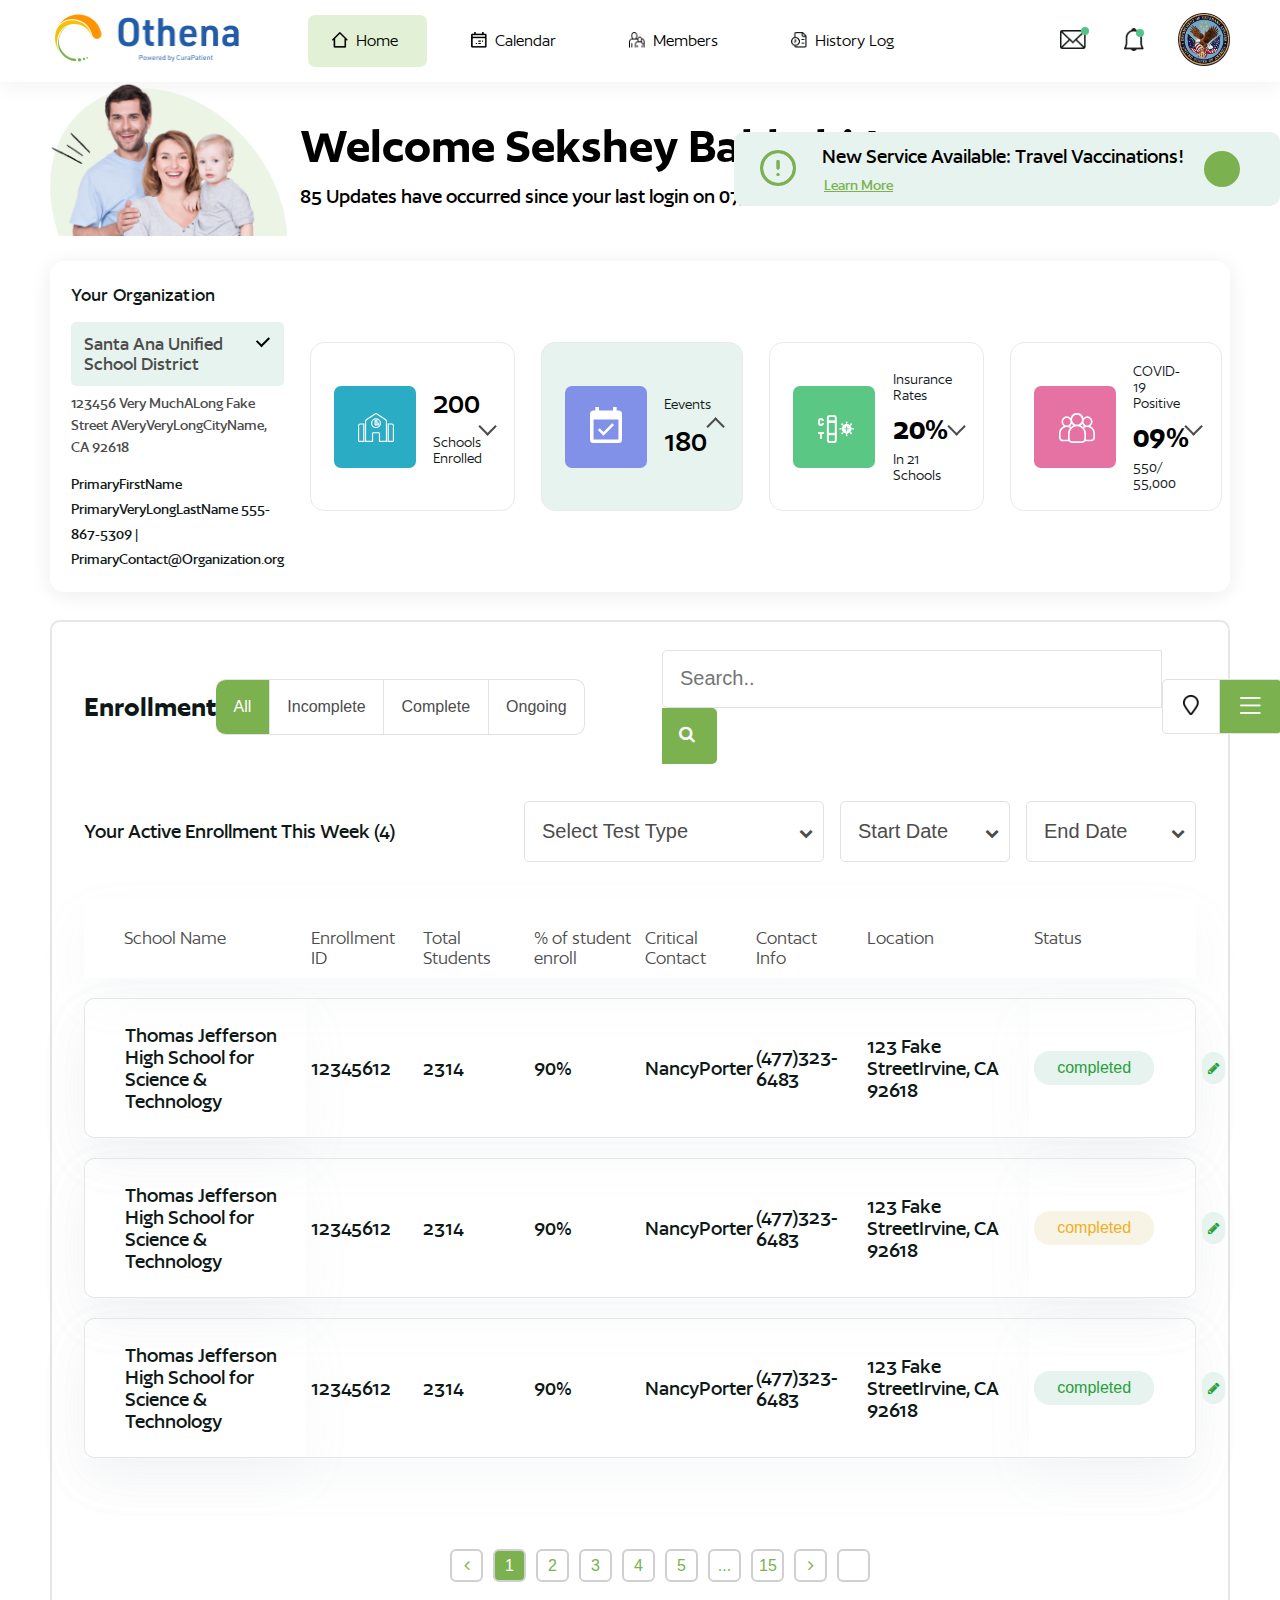
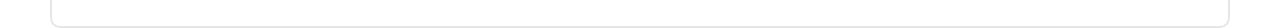
==== commit 8fe66fe9: "updated" ====
--- a/Index.html
+++ b/Index.html
@@ -9,7 +9,7 @@
 	<link rel="icon" type="ico" href="./assets/images/favIcon.ico">
 	<link rel="stylesheet" href="./sass/main.css">
 	<link rel="stylesheet" href="https://cdnjs.cloudflare.com/ajax/libs/font-awesome/4.7.0/css/font-awesome.min.css">
-
+	<link rel="stylesheet" href="https://cdnjs.cloudflare.com/ajax/libs/font-awesome/6.2.0/css/all.min.css" integrity="sha512-xh6O/CkQoPOWDdYTDqeRdPCVd1SpvCA9XXcUnZS2FmJNp1coAFzvtCN9BmamE+4aHK8yyUHUSCcJHgXloTyT2A==" crossorigin="anonymous" referrerpolicy="no-referrer" />
 </head>
 
 <body>
@@ -64,7 +64,8 @@
 				<a href="#">Learn More</a>
 			</div>
 			<button class="ellipse">
-				<img src="./assets/images/9104213_close_cross_remove_delete_icon.svg" alt="cross_remove_delete">
+				<i class="fa-regular fa-xmark"></i>
+				<!-- <img src="./assets/images/9104213_close_cross_remove_delete_icon.svg" alt="cross_remove_delete"> -->
 			</button>
 		</div>
 	</section>
@@ -260,12 +261,12 @@
 					<li><button type="button"> 3 </button></li>
 					<li><button type="button"> 4 </button></li>
 					<li><button type="button"> 5 </button></li>
-					<li><button type="button"> .. </button></li>
+					<li><button type="button"> ... </button></li>
 					<li><button type="button"> 15 </button></li>
 					<li><button type="button"> <i class="fa fa-angle-right"></i> </button></li>
-					<li><button type="button"><i class="fa fa-angle-right">
-								<i class="fa fa-angle-right"></i>
-							</i></button></li>
+					<li><button type="button">
+						<i class="fa-sharp fa-solid fa-angles-right"></i>
+							</button></li>
 				</ul>
 			</div>
 
--- a/sass/main.css
+++ b/sass/main.css
@@ -103,6 +103,7 @@
 }
 
 .organization .bottom-content {
+  margin: 22px 0 28px 0;
   display: flex;
   align-items: center;
   padding: 20px 20px 20px 21.2px;
@@ -283,9 +284,6 @@
   border-width: 2.5px 0px 0px 2.5px;
 }
 
-.enrollment {
-  margin-top: 25px;
-}
 .enrollment .enrollment-content {
   padding: 28px 32px;
   border-radius: 10px;
@@ -321,14 +319,13 @@
   appearance: none;
   display: block;
   float: right;
-  font-size: 16px;
   line-height: 1.75;
   color: #333;
   background-color: #ffffff;
   background-image: none;
   -ms-word-break: normal;
   word-break: normal;
-  padding: 16px 30px 18px 17px;
+  padding: 12px 30px 12px 17px;
   border-radius: 5px;
   -o-border-radius: 5px;
   -ms-border-radius: 5px;
@@ -337,9 +334,10 @@
   border: solid 1px #e2e2e2;
   background-color: #fff;
   margin-left: 16px;
-  font-size: 17px;
+  font-size: 20px;
   color: #4c4c4c;
   max-width: 300px;
+  font-weight: normal;
 }
 .enrollment .enrollment-content .test-option {
   width: 300px;
@@ -479,6 +477,7 @@
   background-color: #fff;
   font-size: 16px;
   font-weight: 600;
+  font-weight: normal;
   color: #7cb150;
 }
 .enrollment .enrollment-content .pagination ul li button.active {
@@ -510,7 +509,7 @@
   display: flex;
 }
 .top-head .enrollment-status .enrollment-status-btns .status-btn {
-  padding: 20.5px 24px 18.5px 21px;
+  padding: 18px 17.5px 18px 17.5px;
   background-color: #fff;
   border: solid 1px #e3e3e3;
   font-weight: normal;
@@ -544,7 +543,8 @@
   -webkit-border-radius: 0px 10px 10px 0px;
 }
 .top-head .enrollment-status form.example input[type=text] {
-  font-size: 17px;
+  font-size: 20px;
+  font-weight: normal;
   float: left;
   width: 500px;
   background: #f1f1f1;
@@ -741,6 +741,185 @@
   height: auto;
 }
 
+.Members {
+  padding-top: 40px;
+}
+.Members .Members-content {
+  border-radius: 10px;
+  border: solid 1px #e6e6e6;
+  background-color: #fff;
+}
+.Members .Members-content .members-buttons {
+  display: flex;
+  justify-content: space-between;
+  align-items: center;
+  padding: 17px 30px 28px 32px;
+}
+.Members .Members-content .members-buttons h1 {
+  font-size: 30px;
+  font-weight: 500;
+  font-stretch: normal;
+  font-style: normal;
+  line-height: normal;
+  letter-spacing: normal;
+  text-align: left;
+  color: #101817;
+}
+.Members .Members-content .members-buttons .right-section .left-btns {
+  display: flex;
+  align-items: center;
+}
+.Members .Members-content .members-buttons .right-section .left-btns .left-btn {
+  padding: 16px 32px 16px 32px;
+  border-radius: 5px;
+  border: solid 1px #87b05d;
+  background-color: #fff;
+  margin-right: 16px;
+}
+.Members .Members-content .members-buttons .right-section .left-btns .left-btn a {
+  font-size: 16px;
+  font-weight: 500;
+  font-stretch: normal;
+  font-style: normal;
+  line-height: normal;
+  letter-spacing: normal;
+  text-align: center;
+  color: #7cb150;
+}
+.Members .Members-content .members-buttons .right-section .left-btns .right-btns {
+  display: flex;
+}
+.Members .Members-content .members-buttons .right-section .left-btns .right-btn {
+  padding: 16px 12px 16px 12px;
+  border: solid 1px #e3e3e3;
+  background-color: #fff;
+  border-left: 0;
+}
+.Members .Members-content .members-buttons .right-section .left-btns .right-btn a {
+  font-size: 16px;
+  font-weight: 500;
+  font-stretch: normal;
+  font-style: normal;
+  line-height: normal;
+  letter-spacing: normal;
+  text-align: center;
+  color: #4c4c4c;
+}
+.Members .Members-content .members-buttons .right-section .left-btns .right-btn:first-child {
+  border-radius: 5px 0px 0px 5px;
+}
+.Members .Members-content .members-buttons .right-section .left-btns .right-btn:last-child {
+  border-radius: 0px 5px 5px 0px;
+}
+.Members .Members-content .members-buttons .right-section .left-btns .right-btn.active {
+  background-color: #7cb150;
+}
+.Members .Members-content .members-buttons .right-section .left-btns .right-btn.active a {
+  color: #fff;
+}
+.Members .Members-content .top-head {
+  padding-top: 32px;
+  padding: 32px 30px 43px 32px;
+  border-top: 1px solid #e6e6e6;
+}
+.Members .Members-content .top-head h3 {
+  font-size: 22px;
+  font-weight: 500;
+  font-stretch: normal;
+  font-style: normal;
+  line-height: normal;
+  letter-spacing: normal;
+  text-align: left;
+  color: #0e1817;
+}
+.Members .Members-content .cards {
+  display: flex;
+  justify-content: space-between;
+  padding-top: 43px;
+  padding: 0px 30px 30px 32px;
+}
+.Members .Members-content .cards .card {
+  padding: 20px 27px 25px;
+  border-radius: 10px;
+  box-shadow: 0 3px 20px 0 rgba(0, 0, 0, 0.06);
+  border: solid 1px #e2e2e4;
+  background-color: #fff;
+  margin: 0px 18px;
+  width: 25%;
+}
+.Members .Members-content .cards .card:first-child {
+  margin-left: 0;
+}
+.Members .Members-content .cards .card:last-child {
+  margin-right: 0;
+}
+.Members .Members-content .cards .card .card-button {
+  padding: 9px 40px 9px 36px;
+  border-radius: 15px;
+  background-color: #e0f4ea;
+  border: none;
+  font-size: 12px;
+  font-weight: 500;
+  font-stretch: normal;
+  font-style: normal;
+  line-height: normal;
+  letter-spacing: normal;
+  text-align: left;
+  color: #649b37;
+  margin-bottom: 18px;
+}
+.Members .Members-content .cards .card .card-heading h3 {
+  font-size: 22px;
+  font-weight: 500;
+  font-stretch: normal;
+  font-style: normal;
+  line-height: normal;
+  letter-spacing: normal;
+  text-align: left;
+  color: #0e1817;
+}
+.Members .Members-content .cards .card .vaccination-content .Vaccination .vaccination-details {
+  display: flex;
+  justify-content: space-between;
+}
+.Members .Members-content .cards .card .vaccination-content .Vaccination .inner-details {
+  display: flex;
+  padding-top: 15px;
+}
+.Members .Members-content .cards .card .vaccination-content .Vaccination .inner-details img {
+  width: auto;
+  height: 15px;
+  margin: 0 11px 0 0;
+}
+.Members .Members-content .cards .card .vaccination-content .Vaccination .inner-details p {
+  font-size: 16px;
+  font-weight: 500;
+  font-stretch: normal;
+  font-style: normal;
+  line-height: normal;
+  letter-spacing: normal;
+  text-align: left;
+  color: #0e1817;
+}
+.Members .Members-content .cards .card .See-Details {
+  padding: 16px 20px 18px 20px;
+  border-radius: 5px;
+  border: solid 1px #121817;
+  background-color: #fff;
+  width: 100%;
+  margin-top: 27px;
+}
+.Members .Members-content .cards .card .See-Details a {
+  font-size: 16px;
+  font-weight: 500;
+  font-stretch: normal;
+  font-style: normal;
+  line-height: normal;
+  letter-spacing: normal;
+  text-align: center;
+  color: #101817;
+}
+
 * {
   box-sizing: border-box;
 }
@@ -790,183 +969,4 @@
 
 .logo {
   width: 192px;
-}
-
-.Members {
-  padding-top: 40px;
-}
-.Members .Members-content {
-  border-radius: 10px;
-  border: solid 1px #e6e6e6;
-  background-color: #fff;
-}
-.Members .Members-content .members-buttons {
-  display: flex;
-  justify-content: space-between;
-  align-items: center;
-  padding: 17px 30px 28px 32px;
-}
-.Members .Members-content .members-buttons h1 {
-  font-size: 30px;
-  font-weight: 500;
-  font-stretch: normal;
-  font-style: normal;
-  line-height: normal;
-  letter-spacing: normal;
-  text-align: left;
-  color: #101817;
-}
-.Members .Members-content .members-buttons .right-section .left-btns {
-  display: flex;
-  align-items: center;
-}
-.Members .Members-content .members-buttons .right-section .left-btns .left-btn {
-  padding: 16px 32px 16px 32px;
-  border-radius: 5px;
-  border: solid 1px #87b05d;
-  background-color: #fff;
-  margin-right: 16px;
-}
-.Members .Members-content .members-buttons .right-section .left-btns .left-btn a {
-  font-size: 16px;
-  font-weight: 500;
-  font-stretch: normal;
-  font-style: normal;
-  line-height: normal;
-  letter-spacing: normal;
-  text-align: center;
-  color: #7cb150;
-}
-.Members .Members-content .members-buttons .right-section .left-btns .right-btns {
-  display: flex;
-}
-.Members .Members-content .members-buttons .right-section .left-btns .right-btn {
-  padding: 16px 12px 16px 12px;
-  border: solid 1px #e3e3e3;
-  background-color: #fff;
-  border-left: 0;
-}
-.Members .Members-content .members-buttons .right-section .left-btns .right-btn a {
-  font-size: 16px;
-  font-weight: normal;
-  font-stretch: normal;
-  font-style: normal;
-  line-height: normal;
-  letter-spacing: normal;
-  text-align: center;
-  color: #4c4c4c;
-}
-.Members .Members-content .members-buttons .right-section .left-btns .right-btn:first-child {
-  border-radius: 5px 0px 0px 5px;
-}
-.Members .Members-content .members-buttons .right-section .left-btns .right-btn:last-child {
-  border-radius: 0px 5px 5px 0px;
-}
-.Members .Members-content .members-buttons .right-section .left-btns .right-btn.active {
-  background-color: #7cb150;
-}
-.Members .Members-content .members-buttons .right-section .left-btns .right-btn.active a {
-  color: #fff;
-}
-.Members .Members-content .top-head {
-  padding-top: 32px;
-  padding: 32px 30px 43px 32px;
-  border-top: 1px solid #e6e6e6;
-}
-.Members .Members-content .top-head h3 {
-  font-size: 22px;
-  font-weight: 500;
-  font-stretch: normal;
-  font-style: normal;
-  line-height: normal;
-  letter-spacing: normal;
-  text-align: left;
-  color: #0e1817;
-}
-.Members .Members-content .cards {
-  display: flex;
-  justify-content: space-between;
-  padding-top: 43px;
-  padding: 0px 30px 30px 32px;
-}
-.Members .Members-content .cards .card {
-  padding: 20px 27px 25px;
-  border-radius: 10px;
-  box-shadow: 0 3px 20px 0 rgba(0, 0, 0, 0.06);
-  border: solid 1px #e2e2e4;
-  background-color: #fff;
-  margin: 0px 18px;
-  width: 25%;
-}
-.Members .Members-content .cards .card:first-child {
-  margin-left: 0;
-}
-.Members .Members-content .cards .card:last-child {
-  margin-right: 0;
-}
-.Members .Members-content .cards .card .card-button {
-  padding: 9px 40px 9px 36px;
-  border-radius: 15px;
-  background-color: #e0f4ea;
-  border: none;
-  font-size: 12px;
-  font-weight: 500;
-  font-stretch: normal;
-  font-style: normal;
-  line-height: normal;
-  letter-spacing: normal;
-  text-align: left;
-  color: #649b37;
-  margin-bottom: 18px;
-}
-.Members .Members-content .cards .card .card-heading h3 {
-  font-size: 22px;
-  font-weight: 500;
-  font-stretch: normal;
-  font-style: normal;
-  line-height: normal;
-  letter-spacing: normal;
-  text-align: left;
-  color: #0e1817;
-}
-.Members .Members-content .cards .card .vaccination-content .Vaccination .vaccination-details {
-  display: flex;
-  justify-content: space-between;
-}
-.Members .Members-content .cards .card .vaccination-content .Vaccination .inner-details {
-  display: flex;
-  padding-top: 15px;
-}
-.Members .Members-content .cards .card .vaccination-content .Vaccination .inner-details img {
-  width: auto;
-  height: 15px;
-  margin: 0 11px 0 0;
-}
-.Members .Members-content .cards .card .vaccination-content .Vaccination .inner-details p {
-  font-size: 16px;
-  font-weight: 500;
-  font-stretch: normal;
-  font-style: normal;
-  line-height: normal;
-  letter-spacing: normal;
-  text-align: left;
-  color: #0e1817;
-}
-.Members .Members-content .cards .card .See-Details {
-  padding: 16px 20px 18px 20px;
-  border-radius: 5px;
-  border: solid 1px #121817;
-  background-color: #fff;
-  width: 100%;
-  margin-top: 27px;
-}
-.Members .Members-content .cards .card .See-Details a {
-  font-size: 16px;
-  font-weight: 500;
-  font-stretch: normal;
-  font-style: normal;
-  line-height: normal;
-  letter-spacing: normal;
-  text-align: center;
-  color: #101817;
 }/*# sourceMappingURL=main.css.map */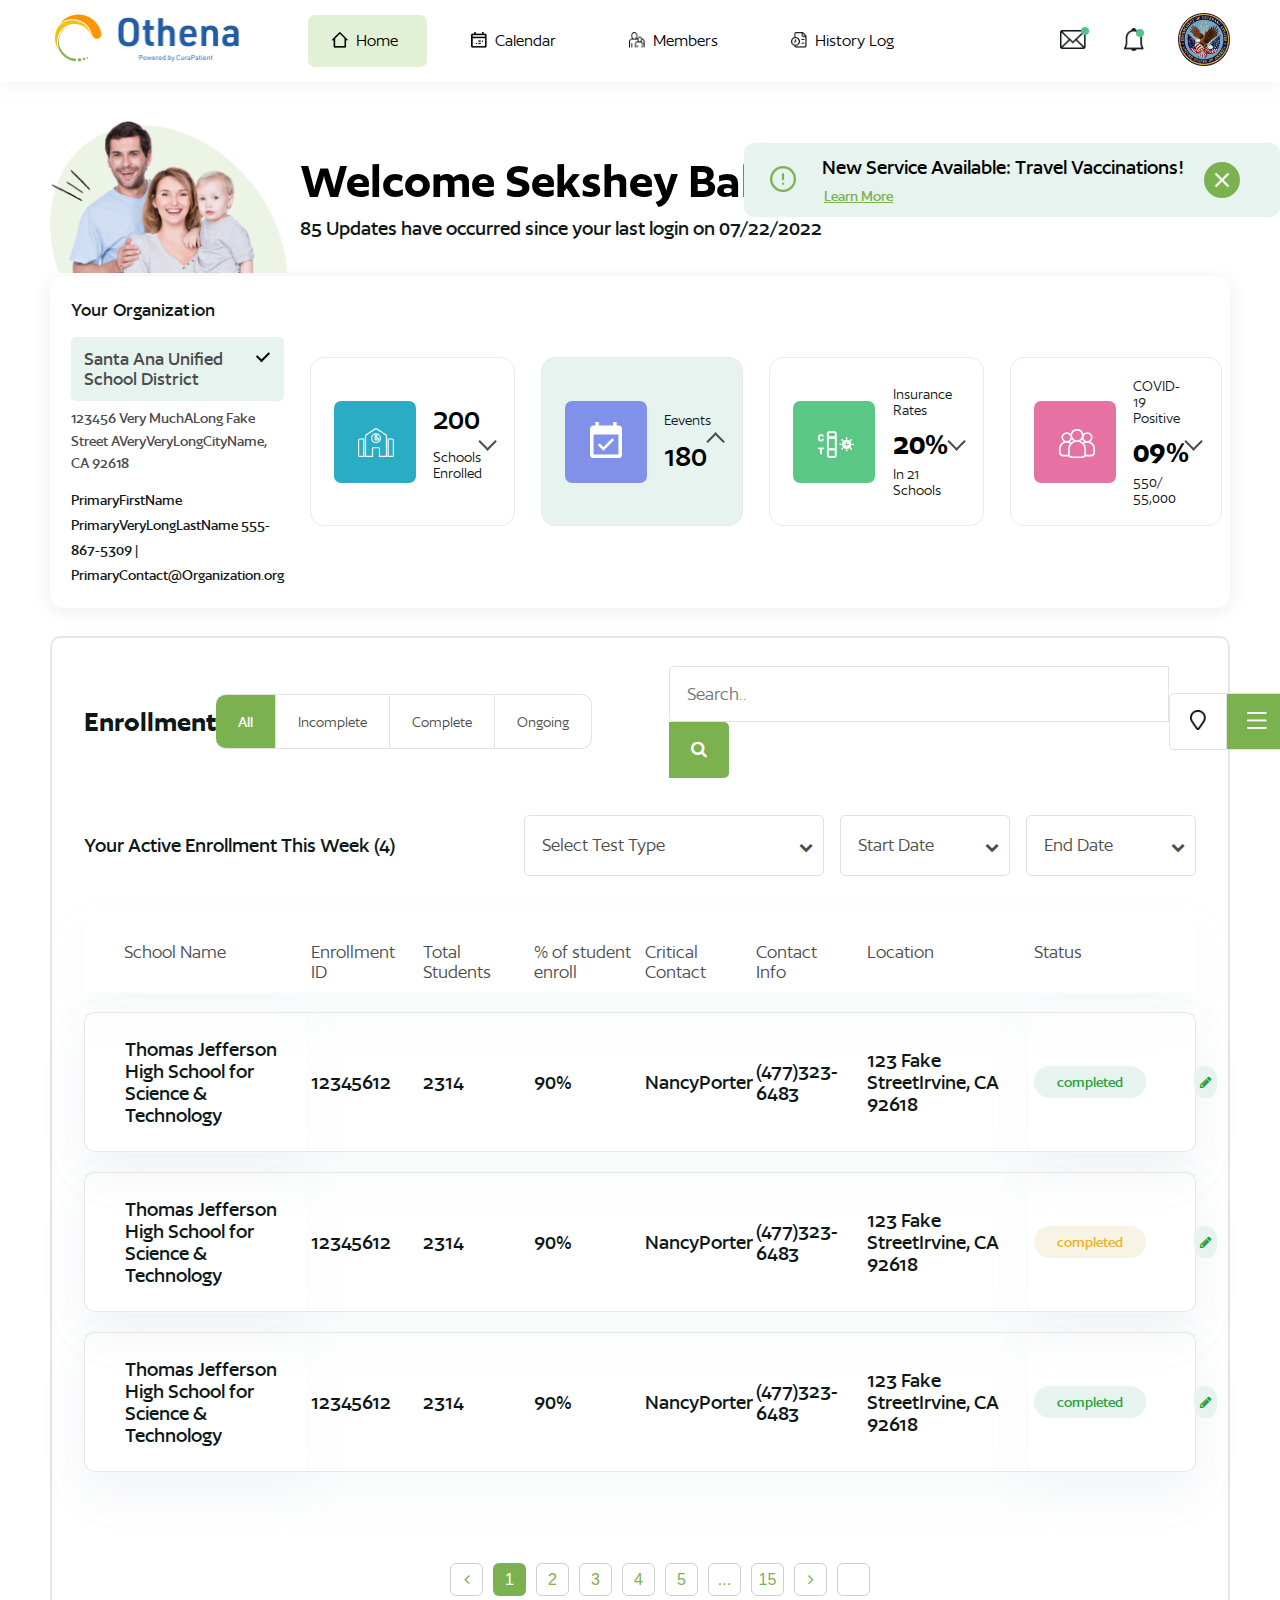
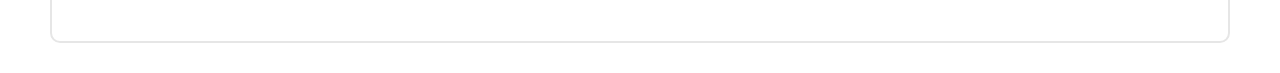
==== commit 1fee057d: "all issues fixed" ====
--- a/Index.html
+++ b/Index.html
@@ -64,8 +64,7 @@
 				<a href="#">Learn More</a>
 			</div>
 			<button class="ellipse">
-				<i class="fa-regular fa-xmark"></i>
-				<!-- <img src="./assets/images/9104213_close_cross_remove_delete_icon.svg" alt="cross_remove_delete"> -->
+				<img src="./assets/images/closeicn" alt="cross_remove_delete">
 			</button>
 		</div>
 	</section>
--- a/sass/main.css
+++ b/sass/main.css
@@ -24,11 +24,11 @@
 }
 .banner-section {
   position: relative;
+}
+.banner-section .left-contet {
+  display: flex;
+  align-items: center;
   padding-top: 37px;
-}
-.banner-section .left-contet {
-  display: flex;
-  align-items: center;
 }
 .banner-section .left-contet .family-img {
   width: 250px;
@@ -37,13 +37,17 @@
 .banner-section .left-contet .welcome-content h1 {
   font-size: 52px;
   font-weight: 600;
-  padding: 10px 0 0 0;
 }
 .banner-section .left-contet .welcome-content p {
   font-size: 22px;
   font-weight: 500;
-  line-height: 28px;
-  padding-top: 10px;
+  font-stretch: normal;
+  font-style: normal;
+  line-height: normal;
+  letter-spacing: normal;
+  text-align: left;
+  color: #101817;
+  padding: 10px 0 0 0;
 }
 .banner-section .right-content {
   display: flex;
@@ -52,7 +56,7 @@
   padding: 0px 40px 0px 20px;
   background: #e6f3ee;
   position: absolute;
-  top: 50px;
+  top: 61px;
   right: 0;
   border-radius: 10px;
   -o-border-radius: 10px;
@@ -66,7 +70,7 @@
   cursor: pointer;
 }
 .banner-section .right-content button.feature-img.feature-img {
-  width: 48px;
+  width: 38px;
 }
 .banner-section .right-content .Vaccinations-content p {
   font-size: 22px;
@@ -94,6 +98,7 @@
   -moz-border-radius: 50px;
   -webkit-border-radius: 50px;
   position: relative;
+  cursor: pointer;
 }
 .banner-section .right-content .ellipse img {
   position: absolute;
@@ -103,7 +108,7 @@
 }
 
 .organization .bottom-content {
-  margin: 22px 0 28px 0;
+  margin-bottom: 28px;
   display: flex;
   align-items: center;
   padding: 20px 20px 20px 21.2px;
@@ -158,14 +163,14 @@
   margin-left: 32px;
 }
 .organization .bottom-content .District .para-1 {
-  padding-top: 6px;
+  padding-top: 6.9px;
   font-size: 16px;
   font-weight: 500;
   line-height: 1.38;
   color: #4c4c4c;
 }
 .organization .bottom-content .District .para-2 {
-  padding-top: 14px;
+  padding-top: 14.2px;
   font-size: 16px;
   font-weight: 500;
   line-height: 25px;
@@ -188,6 +193,13 @@
   display: flex;
   justify-content: space-between;
   align-items: center;
+  cursor: pointer;
+}
+.organization .bottom-content .right-content .dropdown-container:hover {
+  background-color: #e6f3ee;
+}
+.organization .bottom-content .right-content .dropdown-container:hover::after {
+  border-width: 2.5px 0px 0px 2.5px;
 }
 .organization .bottom-content .right-content .dropdown-container:not(:last-child) {
   margin-right: 26px;
@@ -202,7 +214,6 @@
   border-color: #4c4c4c;
   border-width: 0px 2.5px 2.5px 0px;
   transform: rotate(45deg);
-  transition: border-width 150ms ease-in-out;
   position: absolute;
   right: 20px;
   top: 0;
@@ -293,6 +304,7 @@
   -webkit-border-radius: 10px;
   border: solid 2px #e6e6e6;
   background-color: #fff;
+  margin-bottom: 30px;
 }
 .enrollment .enrollment-content .selectdiv {
   position: relative;
@@ -317,6 +329,7 @@
   -webkit-appearance: none;
   -moz-appearance: none;
   appearance: none;
+  font-family: "author";
   display: block;
   float: right;
   line-height: 1.75;
@@ -402,7 +415,7 @@
   box-shadow: 0 20px 50px 0 rgba(150, 163, 190, 0.07);
 }
 .enrollment .enrollment-content .enrollment-tbl td .completed-btn {
-  padding: 8px 22.9px 8px 23.1px;
+  padding: 8px 23px;
   border-radius: 16px;
   -o-border-radius: 16px;
   -ms-border-radius: 16px;
@@ -413,19 +426,23 @@
   font-size: 16px;
   font-weight: 500;
   color: #28a03b;
+  cursor: pointer;
+  font-family: "author";
 }
 .enrollment .enrollment-content .enrollment-tbl td .ongoing-btn {
-  padding: 8px 22.9px 8px 23.1px;
+  padding: 8px 23px;
   border-radius: 16px;
   -o-border-radius: 16px;
   -ms-border-radius: 16px;
   -moz-border-radius: 16px;
   -webkit-border-radius: 16px;
+  font-family: "author";
   background-color: #f7f3e5;
   border: none;
   font-size: 16px;
   font-weight: 500;
   color: #efb023;
+  cursor: pointer;
 }
 .enrollment .enrollment-content .enrollment-tbl td .edit-btn {
   width: 32px;
@@ -473,16 +490,23 @@
   -ms-border-radius: 6px;
   -moz-border-radius: 6px;
   -webkit-border-radius: 6px;
-  border: solid 2px #d0d0d0;
+  border: solid 1px #d0d0d0;
   background-color: #fff;
   font-size: 16px;
   font-weight: 600;
   font-weight: normal;
   color: #7cb150;
+  cursor: pointer;
+}
+.enrollment .enrollment-content .pagination ul li button:hover {
+  background-color: #7cb150;
+  color: #fff;
+  border: none;
 }
 .enrollment .enrollment-content .pagination ul li button.active {
   background-color: #7cb150;
   color: #fff;
+  border: none;
 }
 
 .top-head {
@@ -509,7 +533,8 @@
   display: flex;
 }
 .top-head .enrollment-status .enrollment-status-btns .status-btn {
-  padding: 18px 17.5px 18px 17.5px;
+  font-family: "author";
+  padding: 18.5px 22px;
   background-color: #fff;
   border: solid 1px #e3e3e3;
   font-weight: normal;
@@ -522,6 +547,11 @@
   cursor: pointer;
   border-left: 0;
   font-size: 16px;
+}
+.top-head .enrollment-status .enrollment-status-btns .status-btn:hover {
+  background-color: #7cb150;
+  color: #fff;
+  font-weight: 500;
 }
 .top-head .enrollment-status .enrollment-status-btns .status-btn.active {
   background-color: #7cb150;
@@ -543,12 +573,12 @@
   -webkit-border-radius: 0px 10px 10px 0px;
 }
 .top-head .enrollment-status form.example input[type=text] {
+  font-family: "author";
   font-size: 20px;
   font-weight: normal;
   float: left;
   width: 500px;
   background: #f1f1f1;
-  padding: 16px 15.4px 18px 17px;
   border-radius: 5px 0px 0px 5px;
   -o-border-radius: 5px 0px 0px 5px;
   -ms-border-radius: 5px 0px 0px 5px;
@@ -556,9 +586,11 @@
   -webkit-border-radius: 5px 0px 0px 5px;
   border: solid 1px #e2e2e2;
   background-color: #fff;
-  padding: 16.5px 15.4px 16.5px 17px;
+  padding: 17px 15.4px 17px 17px;
+  cursor: pointer;
 }
 .top-head .enrollment-status form.example button {
+  cursor: pointer;
   float: left;
   padding: 10px;
   background: #7cb150;
@@ -566,7 +598,7 @@
   font-size: 17px;
   border-left: none;
   cursor: pointer;
-  padding: 17px 22px 19px 17px;
+  padding: 18px 22px;
   border-radius: 0px 5px 5px 0px;
   -o-border-radius: 0px 5px 5px 0px;
   -ms-border-radius: 0px 5px 5px 0px;
@@ -586,7 +618,6 @@
   margin-right: 14px;
 }
 .top-head .enrollment-status .list-main .map {
-  padding: 17.5px 20px 16.5px;
   border-radius: 5px 0px 0px 5px;
   -o-border-radius: 5px 0px 0px 5px;
   -ms-border-radius: 5px 0px 0px 5px;
@@ -594,14 +625,16 @@
   -webkit-border-radius: 5px 0px 0px 5px;
   border: solid 1px #e2e2e2;
   background-color: #fff;
-  padding: 15px 20px 15px 20px;
-  cursor: pointer;
+  padding: 16px 20px;
+  cursor: pointer;
+}
+.top-head .enrollment-status .list-main .map:hover {
+  background-color: #7cb150;
 }
 .top-head .enrollment-status .list-main .map img {
   width: 15.8px;
 }
 .top-head .enrollment-status .list-main .list {
-  padding: 17.5px 20px 16.5px;
   border-radius: 0px 5px 5px 0px;
   -o-border-radius: 0px 5px 5px 0px;
   -ms-border-radius: 0px 5px 5px 0px;
@@ -619,7 +652,6 @@
   width: 20.7px;
 }
 .top-head .enrollment-status .filter {
-  padding: 16.5px 15.5px 16.9px 15.5px;
   border-radius: 5px;
   -o-border-radius: 5px;
   -ms-border-radius: 5px;
@@ -682,6 +714,14 @@
   color: #000;
   display: inline-flex;
   padding: 17px 29px 17px 24px;
+}
+header .navigation .nav ul li a:hover {
+  background-color: rgba(129, 193, 75, 0.23);
+  border-radius: 7px;
+  -o-border-radius: 7px;
+  -ms-border-radius: 7px;
+  -moz-border-radius: 7px;
+  -webkit-border-radius: 7px;
 }
 header .navigation .nav ul li a.active {
   background-color: rgba(129, 193, 75, 0.23);
@@ -748,12 +788,15 @@
   border-radius: 10px;
   border: solid 1px #e6e6e6;
   background-color: #fff;
+  margin-top: 37px;
+  margin-bottom: 50px;
 }
 .Members .Members-content .members-buttons {
   display: flex;
   justify-content: space-between;
   align-items: center;
   padding: 17px 30px 28px 32px;
+  cursor: pointer;
 }
 .Members .Members-content .members-buttons h1 {
   font-size: 30px;
@@ -770,14 +813,16 @@
   align-items: center;
 }
 .Members .Members-content .members-buttons .right-section .left-btns .left-btn {
-  padding: 16px 32px 16px 32px;
+  padding: 17px 37px 17px 36px;
   border-radius: 5px;
   border: solid 1px #87b05d;
   background-color: #fff;
   margin-right: 16px;
+  cursor: pointer;
 }
 .Members .Members-content .members-buttons .right-section .left-btns .left-btn a {
-  font-size: 16px;
+  font-family: "author";
+  font-size: 18px;
   font-weight: 500;
   font-stretch: normal;
   font-style: normal;
@@ -790,14 +835,23 @@
   display: flex;
 }
 .Members .Members-content .members-buttons .right-section .left-btns .right-btn {
-  padding: 16px 12px 16px 12px;
+  padding: 18px 14px 17px 15px;
   border: solid 1px #e3e3e3;
   background-color: #fff;
   border-left: 0;
+  cursor: pointer;
+}
+.Members .Members-content .members-buttons .right-section .left-btns .right-btn:hover {
+  background-color: #7cb150;
+}
+.Members .Members-content .members-buttons .right-section .left-btns .right-btn:hover a {
+  color: #fff;
+  font-weight: 500;
 }
 .Members .Members-content .members-buttons .right-section .left-btns .right-btn a {
-  font-size: 16px;
-  font-weight: 500;
+  font-family: "author";
+  font-size: 18px;
+  font-weight: normal;
   font-stretch: normal;
   font-style: normal;
   line-height: normal;
@@ -816,6 +870,7 @@
 }
 .Members .Members-content .members-buttons .right-section .left-btns .right-btn.active a {
   color: #fff;
+  font-weight: 500;
 }
 .Members .Members-content .top-head {
   padding-top: 32px;
@@ -837,6 +892,9 @@
   justify-content: space-between;
   padding-top: 43px;
   padding: 0px 30px 30px 32px;
+}
+.Members .Members-content .cards.bottom-cards {
+  padding-bottom: 95px;
 }
 .Members .Members-content .cards .card {
   padding: 20px 27px 25px;
@@ -867,6 +925,7 @@
   text-align: left;
   color: #649b37;
   margin-bottom: 18px;
+  cursor: pointer;
 }
 .Members .Members-content .cards .card .card-heading h3 {
   font-size: 22px;
@@ -877,6 +936,10 @@
   letter-spacing: normal;
   text-align: left;
   color: #0e1817;
+}
+.Members .Members-content .cards .card .vaccination-content {
+  height: auto;
+  min-height: 44%;
 }
 .Members .Members-content .cards .card .vaccination-content .Vaccination .vaccination-details {
   display: flex;
@@ -908,6 +971,7 @@
   background-color: #fff;
   width: 100%;
   margin-top: 27px;
+  cursor: pointer;
 }
 .Members .Members-content .cards .card .See-Details a {
   font-size: 16px;
@@ -918,6 +982,9 @@
   letter-spacing: normal;
   text-align: center;
   color: #101817;
+}
+.Members .Members-content .cards .card .See-Details a:hover {
+  font-weight: 700;
 }
 
 * {
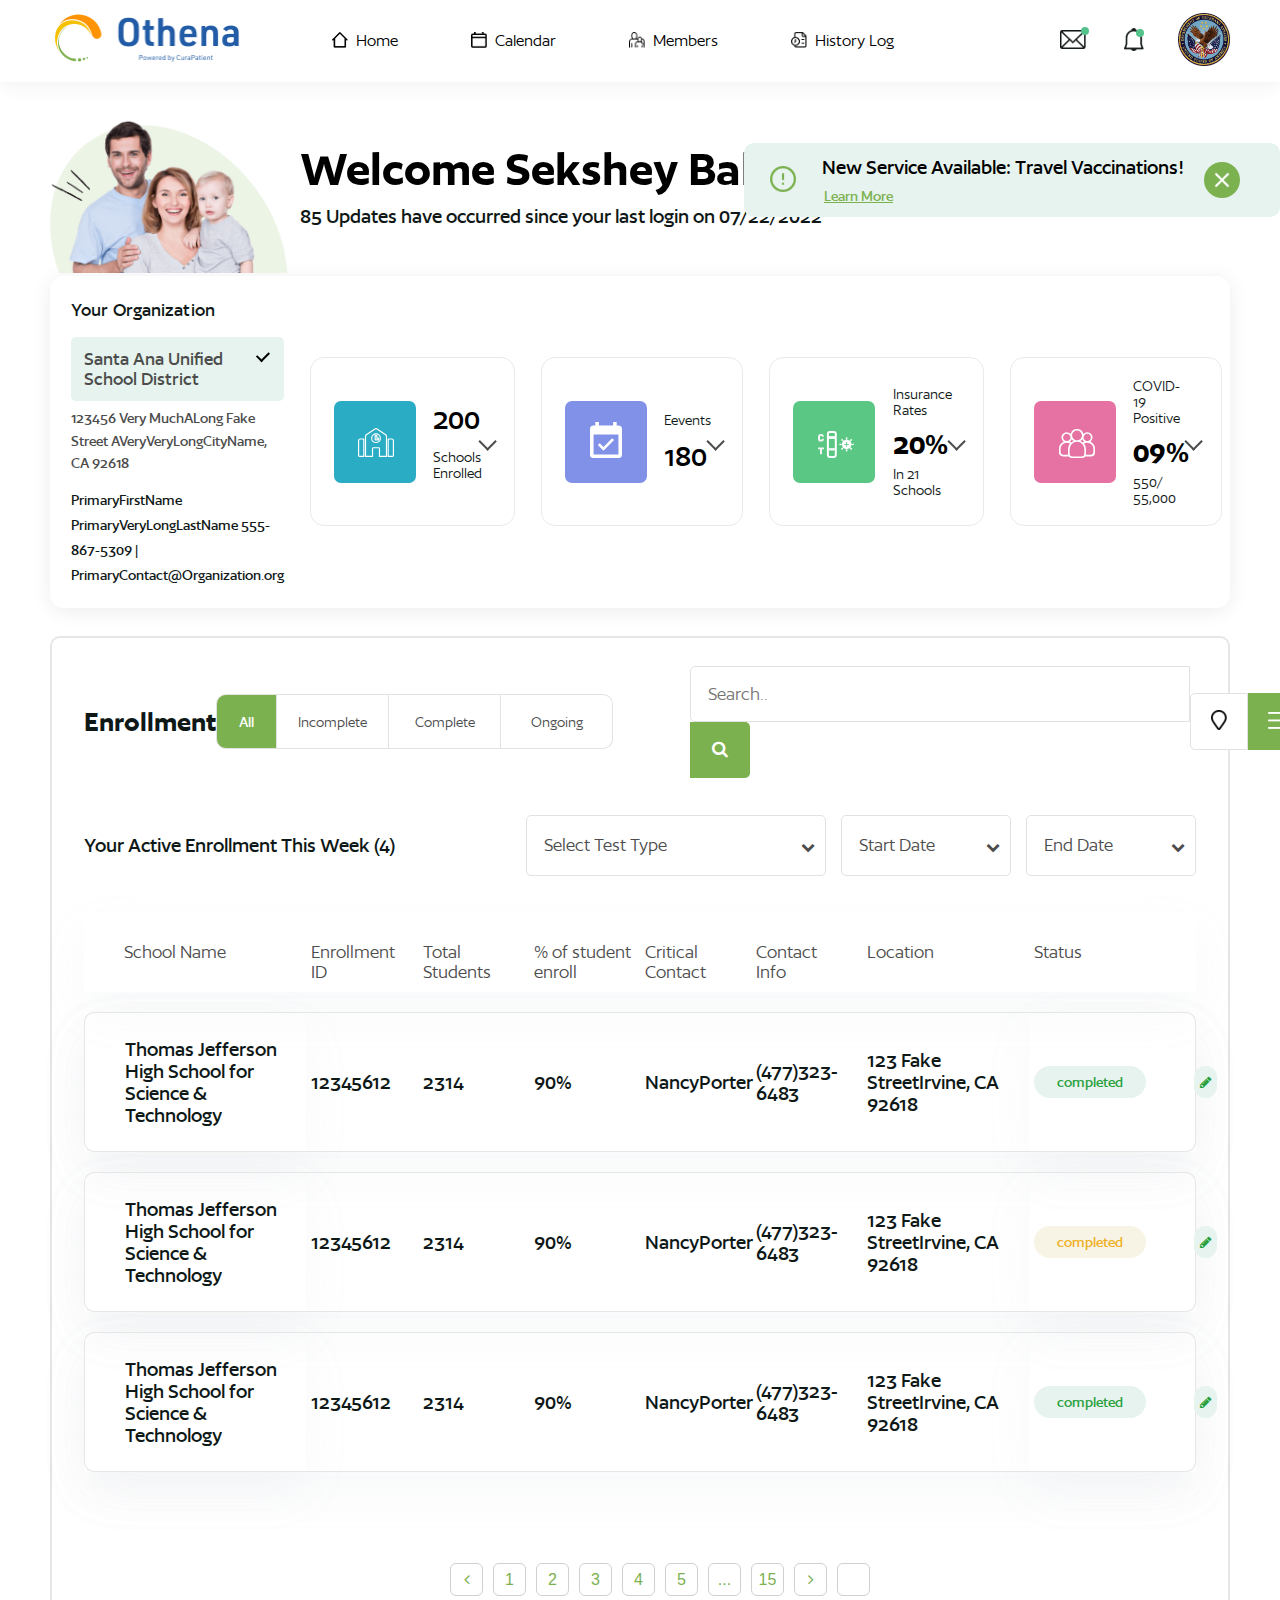
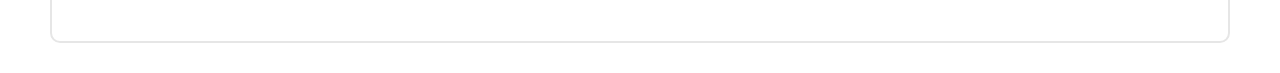
==== commit dc88c40a: "Event template complted" ====
--- a/Index.html
+++ b/Index.html
@@ -1,6 +1,5 @@
 <!DOCTYPE html>
 <html lang="en">
-
 <head>
 	<meta charset="UTF-8">
 	<meta http-equiv="X-UA-Compatible" content="IE=edge">
@@ -11,9 +10,7 @@
 	<link rel="stylesheet" href="https://cdnjs.cloudflare.com/ajax/libs/font-awesome/4.7.0/css/font-awesome.min.css">
 	<link rel="stylesheet" href="https://cdnjs.cloudflare.com/ajax/libs/font-awesome/6.2.0/css/all.min.css" integrity="sha512-xh6O/CkQoPOWDdYTDqeRdPCVd1SpvCA9XXcUnZS2FmJNp1coAFzvtCN9BmamE+4aHK8yyUHUSCcJHgXloTyT2A==" crossorigin="anonymous" referrerpolicy="no-referrer" />
 </head>
-
 <body>
-
 	<header>
 		<div class="wrapper navigation">
 			<div class="logo">
@@ -23,29 +20,23 @@
 			</div>
 			<nav class="nav">
 				<ul>
-					<li> <a class="active" href="Index.html"> <img src="./assets/images/home@2x.png" alt="" /> Home</a></li>
-					<li> <a href="#"> <img src="./assets/images/Icons@2x.png" alt="" />Calendar</a></li>
+					<li> <a class="" href="Index.html"> <img src="./assets/images/home@2x.png" alt="" /> Home</a></li>
+					<li> <a href="./event.html"> <img src="./assets/images/Icons@2x.png" alt="" />Calendar</a></li>
 					<li> <a href="./member.html"> <img src="./assets/images/7099565_siblings_love_brothers_hug_family_icon@2x.png"
 								alt="">Members</a></li>
 					<li> <a href="#"> <img src="./assets/images/Line@2x.png" alt="">History Log</a></li>
 				</ul>
 			</nav>
 			<div class="account-section">
-
 				<button class="notification notify"><img src="./assets/images/interface (1)@2x.png"
 						alt="email"></button>
 				<button class="notification alert notify"><img src="./assets/images/alarm@2x.png" alt="alarm"></button>
 				<button class="notification profile"><img src="./assets/images/Image 14@2x.png" alt="img14@2"></button>
-
-
 			</div>
 		</div>
 	</header>
-
 	<!-- banner-section -->
-
 	<section class="banner-section wrapper">
-
 		<div class="left-contet">
 			<div class="family-img">
 				<img src="./assets/images/Mask Group 95619@2x.png" alt="family-img">
@@ -68,9 +59,7 @@
 			</button>
 		</div>
 	</section>
-
 	<!-- organization -->
-
 	<section class="organization wrapper">
 		<div class="bottom-content">
 
@@ -89,7 +78,6 @@
 					555-867-5309 | PrimaryContact@Organization.org
 				</p>
 			</div>
-
 			<div class="right-content">
 				<div class="dropdown-container Schools-Enrolled   ">
 					<div class="school-bg box-size">
@@ -100,8 +88,7 @@
 						<p>Schools Enrolled</p>
 					</div>
 				</div>
-
-				<div class="dropdown-container events active ">
+				<div class="dropdown-container events  ">
 					<div class="events-bg box-size">
 						<img src="./assets/images/events.svg" alt="">
 					</div>
@@ -134,9 +121,7 @@
 			</div>
 		</div>
 	</section>
-
 	<!-- enrollment -->
-
 	<section class="enrollment wrapper">
 		<div class="enrollment-content">
 			<div class="top-head">
@@ -147,9 +132,7 @@
 						<button class="status-btn " type="button">Incomplete</button>
 						<button class="status-btn" type="button">Complete</button>
 						<button class="status-btn" type="button">Ongoing</button>
-
-					</div>
-
+					</div>
 					<form class="example" action="/action_page.php">
 						<input type="text" placeholder="Search.." name="search">
 						<button type="submit"><i class="fa fa-search"></i></button>
@@ -162,39 +145,28 @@
 					</div>
 					<button class="filter" type="submit"><img src="./assets/images/Icon feather-filter@2x.png"
 							alt=""></button>
-
-				</div>
-			</div>
-
+				</div>
+			</div>
 			<div class="header-2">
 				<h3>Your Active Enrollment This Week (4)</h3>
 				<div class="right-option-bar">
 					<div class=" selectdiv">
 						<select class="test-option">
 							<option selected>Select Test Type </option>
-
 						</select>
-
 					</div>
 					<div class=" selectdiv">
-
 						<select class="date-option">
 							<option selected> Start Date </option>
-
 						</select>
-
 					</div>
 					<div class=" selectdiv">
-
 						<select class="date-option">
 							<option selected>End Date </option>
-
 						</select>
-
-					</div>
-				</div>
-			</div>
-
+					</div>
+				</div>
+			</div>
 			<table class="enrollment-tbl ">
 				<tr>
 					<th class="col-20">School Name</th>
@@ -219,9 +191,11 @@
 					<td class="col-10">NancyPorter</td>
 					<td class="col-10">(477)323-6483</td>
 					<td class="col-15"> 123 Fake StreetIrvine, CA 92618</td>
-					<td class="col-15"><button class="completed-btn" type="button">completed</button><button
-							type="submit" class="edit-btn"><i class="fa fa-pencil"></i></button></td>
-
+					<td class="col-15"><button class="completed-btn" type="button">completed</button>
+						<button
+							type="submit" class="edit-btn"><i class="fa fa-pencil"></i>
+						</button>
+					</td>
 				</tr>
 				<tr>
 					<td class="col-20">Thomas Jefferson High School
@@ -234,7 +208,6 @@
 					<td class="col-15"> 123 Fake StreetIrvine, CA 92618</td>
 					<td class="col-15"><button class="ongoing-btn " type="button">completed</button><button
 							type="submit" class="edit-btn"><i class="fa fa-pencil"></i></button></td>
-
 				</tr>
 				<tr>
 					<td class="col-20">Thomas Jefferson High School
@@ -247,7 +220,6 @@
 					<td class="col-15"> 123 Fake StreetIrvine, CA 92618</td>
 					<td class="col-15"><button class="completed-btn" type="button">completed</button><button
 							type="submit" class="edit-btn"><i class="fa fa-pencil"></i></button></td>
-
 				</tr>
 			</table>
 			<div class="pagination">
@@ -255,7 +227,7 @@
 					<li><button type="button">
 							<i class="fa fa-angle-left"></i>
 						</button></li>
-					<li><button class="active" type="button"> 1 </button></li>
+					<li><button type="button"> 1 </button></li>
 					<li><button type="button"> 2 </button></li>
 					<li><button type="button"> 3 </button></li>
 					<li><button type="button"> 4 </button></li>
@@ -268,14 +240,9 @@
 							</button></li>
 				</ul>
 			</div>
-
 		</div>
 	</section>
 	<!-- Members -->
-
-	
-
-
 </body>
 
 </html>--- a/sass/main.css
+++ b/sass/main.css
@@ -47,7 +47,7 @@
   letter-spacing: normal;
   text-align: left;
   color: #101817;
-  padding: 10px 0 0 0;
+  padding: 10px 0 25px 0;
 }
 .banner-section .right-content {
   display: flex;
@@ -306,12 +306,336 @@
   background-color: #fff;
   margin-bottom: 30px;
 }
-.enrollment .enrollment-content .selectdiv {
+.enrollment .enrollment-content .enrollment-tbl {
+  border-collapse: collapse;
+  width: 100%;
+}
+.enrollment .enrollment-content .enrollment-tbl tr {
+  display: flex;
+  margin-bottom: 20px;
+  box-shadow: 0 20px 50px 0 rgba(150, 163, 190, 0.07);
+}
+.enrollment .enrollment-content .enrollment-tbl th {
+  text-align: left;
+  color: #000;
+  border: none;
+  padding: 29px 5px 10.5px 5px;
+  border-radius: 10px;
+  -o-border-radius: 10px;
+  -ms-border-radius: 10px;
+  -moz-border-radius: 10px;
+  -webkit-border-radius: 10px;
+  background-color: #fff;
+  font-size: 20px;
+  font-weight: normal;
+  color: #4c4c4c;
+}
+.enrollment .enrollment-content .enrollment-tbl th:first-child {
+  padding-left: 40px;
+}
+.enrollment .enrollment-content .enrollment-tbl td {
+  font-size: 22px;
+  font-weight: 500;
+  color: #0e1817;
+  border-top: solid 1px #e6e6e6;
+  border-bottom: solid 1px #e6e6e6;
+  padding: 25px 5px;
+  align-items: center;
+  display: flex;
+}
+.enrollment .enrollment-content .enrollment-tbl td:first-child {
+  border-left: solid 1px #e6e6e6;
+  border-radius: 10px 0 0 10px;
+  -o-border-radius: 10px 0 0 10px;
+  -ms-border-radius: 10px 0 0 10px;
+  -moz-border-radius: 10px 0 0 10px;
+  -webkit-border-radius: 10px 0 0 10px;
+  box-shadow: 0 20px 50px 0 rgba(150, 163, 190, 0.07);
+  padding-left: 40px;
+}
+.enrollment .enrollment-content .enrollment-tbl td:last-child {
+  border-right: solid 1px #e6e6e6;
+  border-radius: 0 10px 10px 0;
+  -o-border-radius: 0 10px 10px 0;
+  -ms-border-radius: 0 10px 10px 0;
+  -moz-border-radius: 0 10px 10px 0;
+  -webkit-border-radius: 0 10px 10px 0;
+  box-shadow: 0 20px 50px 0 rgba(150, 163, 190, 0.07);
+}
+.enrollment .enrollment-content .enrollment-tbl td .completed-btn {
+  padding: 8px 23px;
+  border-radius: 16px;
+  -o-border-radius: 16px;
+  -ms-border-radius: 16px;
+  -moz-border-radius: 16px;
+  -webkit-border-radius: 16px;
+  background-color: #e6f3ee;
+  border: none;
+  font-size: 16px;
+  font-weight: 500;
+  color: #28a03b;
+  cursor: pointer;
+  font-family: "author";
+}
+.enrollment .enrollment-content .enrollment-tbl td .ongoing-btn {
+  padding: 8px 23px;
+  border-radius: 16px;
+  -o-border-radius: 16px;
+  -ms-border-radius: 16px;
+  -moz-border-radius: 16px;
+  -webkit-border-radius: 16px;
+  font-family: "author";
+  background-color: #f7f3e5;
+  border: none;
+  font-size: 16px;
+  font-weight: 500;
+  color: #efb023;
+  cursor: pointer;
+}
+.enrollment .enrollment-content .enrollment-tbl td .edit-btn {
+  width: 32px;
+  height: 32px;
+  background-color: #e6f3ee;
+  border: none;
+  border-radius: 50px;
+  -o-border-radius: 50px;
+  -ms-border-radius: 50px;
+  -moz-border-radius: 50px;
+  -webkit-border-radius: 50px;
+  margin-left: 48px;
+  cursor: pointer;
+}
+.enrollment .enrollment-content .enrollment-tbl td .edit-btn i.fa {
+  color: #28a03b;
+}
+.enrollment .enrollment-content .enrollment-tbl th.col-20,
+.enrollment .enrollment-content .enrollment-tbl td.col-20 {
+  width: 20%;
+}
+.enrollment .enrollment-content .enrollment-tbl th.col-10,
+.enrollment .enrollment-content .enrollment-tbl td.col-10 {
+  width: 10%;
+}
+.enrollment .enrollment-content .enrollment-tbl th.col-15,
+.enrollment .enrollment-content .enrollment-tbl td.col-15 {
+  width: 15%;
+}
+.enrollment .enrollment-content .pagination {
+  padding-top: 55px;
+}
+.enrollment .enrollment-content .pagination ul {
+  display: flex;
+  justify-content: center;
+}
+.enrollment .enrollment-content .pagination ul li {
+  margin: 0px 5px;
+}
+.enrollment .enrollment-content .pagination ul li button {
+  width: 33px;
+  height: 33px;
+  border-radius: 6px;
+  -o-border-radius: 6px;
+  -ms-border-radius: 6px;
+  -moz-border-radius: 6px;
+  -webkit-border-radius: 6px;
+  border: solid 1px #d0d0d0;
+  background-color: #fff;
+  font-size: 16px;
+  font-weight: 600;
+  font-weight: normal;
+  color: #7cb150;
+  cursor: pointer;
+}
+.enrollment .enrollment-content .pagination ul li button:hover {
+  background-color: #7cb150;
+  color: #fff;
+  border: none;
+}
+.enrollment .enrollment-content .pagination ul li button.active {
+  background-color: #7cb150;
+  color: #fff;
+  border: none;
+}
+
+.top-head {
+  display: flex;
+  justify-content: space-between;
+  align-items: center;
+}
+.top-head h3 {
+  font-size: 30px;
+  font-weight: 600;
+  font-stretch: normal;
+  font-style: normal;
+  line-height: normal;
+  letter-spacing: normal;
+  text-align: left;
+  color: #0e1817;
+}
+.top-head .enrollment-status {
+  display: flex;
+  align-items: center;
+}
+.top-head .enrollment-status .enrollment-status-btns {
+  margin-right: 77px;
+  display: flex;
+}
+.top-head .enrollment-status .enrollment-status-btns .status-btn {
+  font-family: "author";
+  background-color: #fff;
+  border: solid 1px #e3e3e3;
+  font-weight: normal;
+  font-stretch: normal;
+  font-style: normal;
+  line-height: normal;
+  letter-spacing: normal;
+  text-align: left;
+  color: #4c4c4c;
+  cursor: pointer;
+  border-left: none;
+  font-size: 16px;
+  width: 112px;
+  text-align: center;
+  padding: 18.5px 0px;
+}
+.top-head .enrollment-status .enrollment-status-btns .status-btn:hover {
+  background-color: #7cb150;
+  color: #fff;
+  font-weight: 500;
+}
+.top-head .enrollment-status .enrollment-status-btns .status-btn.active {
+  background-color: #7cb150;
+  color: #fff;
+  font-weight: 500;
+}
+.top-head .enrollment-status .enrollment-status-btns .status-btn:first-child {
+  border-radius: 10px 0 0px 10px;
+  -o-border-radius: 10px 0 0px 10px;
+  -ms-border-radius: 10px 0 0px 10px;
+  -moz-border-radius: 10px 0 0px 10px;
+  -webkit-border-radius: 10px 0 0px 10px;
+  width: 61px;
+  border-left: solid 1px #e3e3e3;
+}
+.top-head .enrollment-status .enrollment-status-btns .status-btn:last-child {
+  border-radius: 0px 10px 10px 0px;
+  -o-border-radius: 0px 10px 10px 0px;
+  -ms-border-radius: 0px 10px 10px 0px;
+  -moz-border-radius: 0px 10px 10px 0px;
+  -webkit-border-radius: 0px 10px 10px 0px;
+}
+.top-head .enrollment-status form.example input[type=text] {
+  font-family: "author";
+  font-size: 20px;
+  font-weight: normal;
+  float: left;
+  width: 500px;
+  background: #f1f1f1;
+  border-radius: 5px 0px 0px 5px;
+  -o-border-radius: 5px 0px 0px 5px;
+  -ms-border-radius: 5px 0px 0px 5px;
+  -moz-border-radius: 5px 0px 0px 5px;
+  -webkit-border-radius: 5px 0px 0px 5px;
+  border: solid 1px #e2e2e2;
+  background-color: #fff;
+  padding: 17px 15.4px 17px 17px;
+  cursor: pointer;
+}
+.top-head .enrollment-status form.example button {
+  cursor: pointer;
+  float: left;
+  padding: 10px;
+  background: #7cb150;
+  color: #fff;
+  font-size: 17px;
+  border-left: none;
+  cursor: pointer;
+  padding: 18px 22px;
+  border-radius: 0px 5px 5px 0px;
+  -o-border-radius: 0px 5px 5px 0px;
+  -ms-border-radius: 0px 5px 5px 0px;
+  -moz-border-radius: 0px 5px 5px 0px;
+  -webkit-border-radius: 0px 5px 5px 0px;
+  border: none;
+  margin-right: 15px;
+  cursor: pointer;
+}
+.top-head .enrollment-status form.example::after {
+  content: "";
+  clear: both;
+  display: table;
+}
+.top-head .enrollment-status .list-main {
+  display: flex;
+  margin-right: 14px;
+}
+.top-head .enrollment-status .list-main .map {
+  border-radius: 5px 0px 0px 5px;
+  -o-border-radius: 5px 0px 0px 5px;
+  -ms-border-radius: 5px 0px 0px 5px;
+  -moz-border-radius: 5px 0px 0px 5px;
+  -webkit-border-radius: 5px 0px 0px 5px;
+  border: solid 1px #e2e2e2;
+  background-color: #fff;
+  padding: 16px 20px;
+  cursor: pointer;
+}
+.top-head .enrollment-status .list-main .map:hover {
+  background-color: #7cb150;
+}
+.top-head .enrollment-status .list-main .map img {
+  width: 15.8px;
+}
+.top-head .enrollment-status .list-main .list {
+  border-radius: 0px 5px 5px 0px;
+  -o-border-radius: 0px 5px 5px 0px;
+  -ms-border-radius: 0px 5px 5px 0px;
+  -moz-border-radius: 0px 5px 5px 0px;
+  -webkit-border-radius: 0px 5px 5px 0px;
+  border: solid 1px #e2e2e2;
+  padding: 15px 20px 15px 20px;
+  cursor: pointer;
+  border-left: 0;
+  border: none;
+}
+.top-head .enrollment-status .list-main .list.active {
+  background-color: #7cb150;
+}
+.top-head .enrollment-status .list-main .list img {
+  width: 20.7px;
+}
+.top-head .enrollment-status .filter {
+  border-radius: 5px;
+  -o-border-radius: 5px;
+  -ms-border-radius: 5px;
+  -moz-border-radius: 5px;
+  -webkit-border-radius: 5px;
+  border: solid 1px #e2e2e2;
+  background-color: #fff;
+  padding: 14px 15px 14px 15px;
+  cursor: pointer;
+}
+.top-head .enrollment-status .filter img {
+  width: 24px;
+}
+
+.header-2 {
+  display: flex;
+  justify-content: space-between;
+  align-items: center;
+  padding: 37px 0;
+}
+.header-2 h3 {
+  font-size: 22px;
+  font-weight: 500;
+  color: #0e1817;
+}
+.header-2 .selectdiv {
   position: relative;
   /*Don't really need this just for demo styling*/
   float: left;
 }
-.enrollment .enrollment-content .selectdiv:after {
+.header-2 .selectdiv:after {
   content: "\f078";
   font: normal normal normal 14px/1 FontAwesome;
   right: 11px;
@@ -322,10 +646,10 @@
   position: absolute;
   pointer-events: none;
 }
-.enrollment .enrollment-content select::-ms-expand {
+.header-2 select::-ms-expand {
   display: none;
 }
-.enrollment .enrollment-content .selectdiv select {
+.header-2 .selectdiv select {
   -webkit-appearance: none;
   -moz-appearance: none;
   appearance: none;
@@ -346,341 +670,19 @@
   -webkit-border-radius: 5px;
   border: solid 1px #e2e2e2;
   background-color: #fff;
-  margin-left: 16px;
+  margin-left: 15px;
   font-size: 20px;
   color: #4c4c4c;
   max-width: 300px;
   font-weight: normal;
 }
-.enrollment .enrollment-content .test-option {
+.header-2 .test-option {
   width: 300px;
-}
-.enrollment .enrollment-content .date-option {
+  cursor: pointer;
+}
+.header-2 .date-option {
   width: 170px;
-}
-.enrollment .enrollment-content .enrollment-tbl {
-  border-collapse: collapse;
-  width: 100%;
-}
-.enrollment .enrollment-content .enrollment-tbl tr {
-  display: flex;
-  margin-bottom: 20px;
-  box-shadow: 0 20px 50px 0 rgba(150, 163, 190, 0.07);
-}
-.enrollment .enrollment-content .enrollment-tbl th {
-  text-align: left;
-  color: #000;
-  border: none;
-  padding: 29px 5px 10.5px 5px;
-  border-radius: 10px;
-  -o-border-radius: 10px;
-  -ms-border-radius: 10px;
-  -moz-border-radius: 10px;
-  -webkit-border-radius: 10px;
-  background-color: #fff;
-  font-size: 20px;
-  font-weight: normal;
-  color: #4c4c4c;
-}
-.enrollment .enrollment-content .enrollment-tbl th:first-child {
-  padding-left: 40px;
-}
-.enrollment .enrollment-content .enrollment-tbl td {
-  font-size: 22px;
-  font-weight: 500;
-  color: #0e1817;
-  border-top: solid 1px #e6e6e6;
-  border-bottom: solid 1px #e6e6e6;
-  padding: 25px 5px;
-  align-items: center;
-  display: flex;
-}
-.enrollment .enrollment-content .enrollment-tbl td:first-child {
-  border-left: solid 1px #e6e6e6;
-  border-radius: 10px 0 0 10px;
-  -o-border-radius: 10px 0 0 10px;
-  -ms-border-radius: 10px 0 0 10px;
-  -moz-border-radius: 10px 0 0 10px;
-  -webkit-border-radius: 10px 0 0 10px;
-  box-shadow: 0 20px 50px 0 rgba(150, 163, 190, 0.07);
-  padding-left: 40px;
-}
-.enrollment .enrollment-content .enrollment-tbl td:last-child {
-  border-right: solid 1px #e6e6e6;
-  border-radius: 0 10px 10px 0;
-  -o-border-radius: 0 10px 10px 0;
-  -ms-border-radius: 0 10px 10px 0;
-  -moz-border-radius: 0 10px 10px 0;
-  -webkit-border-radius: 0 10px 10px 0;
-  box-shadow: 0 20px 50px 0 rgba(150, 163, 190, 0.07);
-}
-.enrollment .enrollment-content .enrollment-tbl td .completed-btn {
-  padding: 8px 23px;
-  border-radius: 16px;
-  -o-border-radius: 16px;
-  -ms-border-radius: 16px;
-  -moz-border-radius: 16px;
-  -webkit-border-radius: 16px;
-  background-color: #e6f3ee;
-  border: none;
-  font-size: 16px;
-  font-weight: 500;
-  color: #28a03b;
-  cursor: pointer;
-  font-family: "author";
-}
-.enrollment .enrollment-content .enrollment-tbl td .ongoing-btn {
-  padding: 8px 23px;
-  border-radius: 16px;
-  -o-border-radius: 16px;
-  -ms-border-radius: 16px;
-  -moz-border-radius: 16px;
-  -webkit-border-radius: 16px;
-  font-family: "author";
-  background-color: #f7f3e5;
-  border: none;
-  font-size: 16px;
-  font-weight: 500;
-  color: #efb023;
-  cursor: pointer;
-}
-.enrollment .enrollment-content .enrollment-tbl td .edit-btn {
-  width: 32px;
-  height: 32px;
-  background-color: #e6f3ee;
-  border: none;
-  border-radius: 50px;
-  -o-border-radius: 50px;
-  -ms-border-radius: 50px;
-  -moz-border-radius: 50px;
-  -webkit-border-radius: 50px;
-  margin-left: 48px;
-  cursor: pointer;
-}
-.enrollment .enrollment-content .enrollment-tbl td .edit-btn i.fa {
-  color: #28a03b;
-}
-.enrollment .enrollment-content .enrollment-tbl th.col-20,
-.enrollment .enrollment-content .enrollment-tbl td.col-20 {
-  width: 20%;
-}
-.enrollment .enrollment-content .enrollment-tbl th.col-10,
-.enrollment .enrollment-content .enrollment-tbl td.col-10 {
-  width: 10%;
-}
-.enrollment .enrollment-content .enrollment-tbl th.col-15,
-.enrollment .enrollment-content .enrollment-tbl td.col-15 {
-  width: 15%;
-}
-.enrollment .enrollment-content .pagination {
-  padding-top: 55px;
-}
-.enrollment .enrollment-content .pagination ul {
-  display: flex;
-  justify-content: center;
-}
-.enrollment .enrollment-content .pagination ul li {
-  margin: 0px 5px;
-}
-.enrollment .enrollment-content .pagination ul li button {
-  width: 33px;
-  height: 33px;
-  border-radius: 6px;
-  -o-border-radius: 6px;
-  -ms-border-radius: 6px;
-  -moz-border-radius: 6px;
-  -webkit-border-radius: 6px;
-  border: solid 1px #d0d0d0;
-  background-color: #fff;
-  font-size: 16px;
-  font-weight: 600;
-  font-weight: normal;
-  color: #7cb150;
-  cursor: pointer;
-}
-.enrollment .enrollment-content .pagination ul li button:hover {
-  background-color: #7cb150;
-  color: #fff;
-  border: none;
-}
-.enrollment .enrollment-content .pagination ul li button.active {
-  background-color: #7cb150;
-  color: #fff;
-  border: none;
-}
-
-.top-head {
-  display: flex;
-  justify-content: space-between;
-  align-items: center;
-}
-.top-head h3 {
-  font-size: 30px;
-  font-weight: 600;
-  font-stretch: normal;
-  font-style: normal;
-  line-height: normal;
-  letter-spacing: normal;
-  text-align: left;
-  color: #0e1817;
-}
-.top-head .enrollment-status {
-  display: flex;
-  align-items: center;
-}
-.top-head .enrollment-status .enrollment-status-btns {
-  margin-right: 77px;
-  display: flex;
-}
-.top-head .enrollment-status .enrollment-status-btns .status-btn {
-  font-family: "author";
-  padding: 18.5px 22px;
-  background-color: #fff;
-  border: solid 1px #e3e3e3;
-  font-weight: normal;
-  font-stretch: normal;
-  font-style: normal;
-  line-height: normal;
-  letter-spacing: normal;
-  text-align: left;
-  color: #4c4c4c;
-  cursor: pointer;
-  border-left: 0;
-  font-size: 16px;
-}
-.top-head .enrollment-status .enrollment-status-btns .status-btn:hover {
-  background-color: #7cb150;
-  color: #fff;
-  font-weight: 500;
-}
-.top-head .enrollment-status .enrollment-status-btns .status-btn.active {
-  background-color: #7cb150;
-  color: #fff;
-  font-weight: 500;
-}
-.top-head .enrollment-status .enrollment-status-btns .status-btn:first-child {
-  border-radius: 10px 0 0px 10px;
-  -o-border-radius: 10px 0 0px 10px;
-  -ms-border-radius: 10px 0 0px 10px;
-  -moz-border-radius: 10px 0 0px 10px;
-  -webkit-border-radius: 10px 0 0px 10px;
-}
-.top-head .enrollment-status .enrollment-status-btns .status-btn:last-child {
-  border-radius: 0px 10px 10px 0px;
-  -o-border-radius: 0px 10px 10px 0px;
-  -ms-border-radius: 0px 10px 10px 0px;
-  -moz-border-radius: 0px 10px 10px 0px;
-  -webkit-border-radius: 0px 10px 10px 0px;
-}
-.top-head .enrollment-status form.example input[type=text] {
-  font-family: "author";
-  font-size: 20px;
-  font-weight: normal;
-  float: left;
-  width: 500px;
-  background: #f1f1f1;
-  border-radius: 5px 0px 0px 5px;
-  -o-border-radius: 5px 0px 0px 5px;
-  -ms-border-radius: 5px 0px 0px 5px;
-  -moz-border-radius: 5px 0px 0px 5px;
-  -webkit-border-radius: 5px 0px 0px 5px;
-  border: solid 1px #e2e2e2;
-  background-color: #fff;
-  padding: 17px 15.4px 17px 17px;
-  cursor: pointer;
-}
-.top-head .enrollment-status form.example button {
-  cursor: pointer;
-  float: left;
-  padding: 10px;
-  background: #7cb150;
-  color: #fff;
-  font-size: 17px;
-  border-left: none;
-  cursor: pointer;
-  padding: 18px 22px;
-  border-radius: 0px 5px 5px 0px;
-  -o-border-radius: 0px 5px 5px 0px;
-  -ms-border-radius: 0px 5px 5px 0px;
-  -moz-border-radius: 0px 5px 5px 0px;
-  -webkit-border-radius: 0px 5px 5px 0px;
-  border: none;
-  margin-right: 15px;
-  cursor: pointer;
-}
-.top-head .enrollment-status form.example::after {
-  content: "";
-  clear: both;
-  display: table;
-}
-.top-head .enrollment-status .list-main {
-  display: flex;
-  margin-right: 14px;
-}
-.top-head .enrollment-status .list-main .map {
-  border-radius: 5px 0px 0px 5px;
-  -o-border-radius: 5px 0px 0px 5px;
-  -ms-border-radius: 5px 0px 0px 5px;
-  -moz-border-radius: 5px 0px 0px 5px;
-  -webkit-border-radius: 5px 0px 0px 5px;
-  border: solid 1px #e2e2e2;
-  background-color: #fff;
-  padding: 16px 20px;
-  cursor: pointer;
-}
-.top-head .enrollment-status .list-main .map:hover {
-  background-color: #7cb150;
-}
-.top-head .enrollment-status .list-main .map img {
-  width: 15.8px;
-}
-.top-head .enrollment-status .list-main .list {
-  border-radius: 0px 5px 5px 0px;
-  -o-border-radius: 0px 5px 5px 0px;
-  -ms-border-radius: 0px 5px 5px 0px;
-  -moz-border-radius: 0px 5px 5px 0px;
-  -webkit-border-radius: 0px 5px 5px 0px;
-  border: solid 1px #e2e2e2;
-  padding: 15px 20px 15px 20px;
-  cursor: pointer;
-  border-left: 0;
-}
-.top-head .enrollment-status .list-main .list.active {
-  background-color: #7cb150;
-}
-.top-head .enrollment-status .list-main .list img {
-  width: 20.7px;
-}
-.top-head .enrollment-status .filter {
-  border-radius: 5px;
-  -o-border-radius: 5px;
-  -ms-border-radius: 5px;
-  -moz-border-radius: 5px;
-  -webkit-border-radius: 5px;
-  border: solid 1px #e2e2e2;
-  background-color: #fff;
-  padding: 14px 15px 14px 15px;
-  cursor: pointer;
-}
-.top-head .enrollment-status .filter img {
-  width: 24px;
-}
-
-.header-2 {
-  display: flex;
-  justify-content: space-between;
-  align-items: center;
-  padding: 37px 0;
-}
-.header-2 h3 {
-  font-size: 22px;
-  font-weight: 500;
-  font-stretch: normal;
-  font-style: normal;
-  line-height: normal;
-  letter-spacing: normal;
-  text-align: left;
-  color: #0e1817;
+  cursor: pointer;
 }
 
 header {
@@ -835,11 +837,12 @@
   display: flex;
 }
 .Members .Members-content .members-buttons .right-section .left-btns .right-btn {
-  padding: 18px 14px 17px 15px;
+  padding: 18px 0px 18px 0px;
   border: solid 1px #e3e3e3;
   background-color: #fff;
   border-left: 0;
   cursor: pointer;
+  width: 121px;
 }
 .Members .Members-content .members-buttons .right-section .left-btns .right-btn:hover {
   background-color: #7cb150;
@@ -892,9 +895,7 @@
   justify-content: space-between;
   padding-top: 43px;
   padding: 0px 30px 30px 32px;
-}
-.Members .Members-content .cards.bottom-cards {
-  padding-bottom: 95px;
+  flex-wrap: wrap;
 }
 .Members .Members-content .cards .card {
   padding: 20px 27px 25px;
@@ -903,13 +904,8 @@
   border: solid 1px #e2e2e4;
   background-color: #fff;
   margin: 0px 18px;
-  width: 25%;
-}
-.Members .Members-content .cards .card:first-child {
-  margin-left: 0;
-}
-.Members .Members-content .cards .card:last-child {
-  margin-right: 0;
+  width: 24%;
+  margin: 0px 0 33px 0;
 }
 .Members .Members-content .cards .card .card-button {
   padding: 9px 40px 9px 36px;
@@ -926,6 +922,7 @@
   color: #649b37;
   margin-bottom: 18px;
   cursor: pointer;
+  font-family: "author";
 }
 .Members .Members-content .cards .card .card-heading h3 {
   font-size: 22px;
@@ -985,6 +982,301 @@
 }
 .Members .Members-content .cards .card .See-Details a:hover {
   font-weight: 700;
+}
+
+.event .event-content {
+  border-radius: 10px;
+  border: solid 2px #e6e6e6;
+  background-color: #fff;
+  margin-top: 25px;
+  margin-bottom: 14px;
+  padding: 31px;
+}
+.event .event-content .enrollment-status-btns {
+  margin-right: 16px;
+  display: flex;
+}
+.event .event-content .Placeholder-content {
+  width: 381px;
+  font-size: 20px;
+  font-weight: normal;
+  font-stretch: normal;
+  font-style: normal;
+  line-height: normal;
+  letter-spacing: normal;
+  text-align: left;
+  color: #4c4c4c;
+  padding-top: 10px;
+}
+.event .event-content .map {
+  border-right: 0;
+}
+.event .event-content .calender {
+  border: solid 1px #e2e2e2;
+  background-color: #fff;
+  padding: 16px 20px;
+  border-right: 0;
+  cursor: pointer;
+  border-left: none;
+}
+.event .event-content .calender:hover {
+  background-color: #7cb150;
+}
+.event .event-content .calender img {
+  width: 20px;
+}
+.event .event-content .header-2 {
+  padding: 41px 0 0 0;
+}
+.event .event-content .Show-Result {
+  width: 145px;
+  padding: 19px 0;
+  border: solid 1px #e2e2e2;
+  border-radius: 5px;
+  font-size: 20px;
+  background-color: #fff;
+  color: #4c4c4c;
+  font-family: "author";
+  margin-left: 16px;
+  height: 60px;
+  cursor: pointer;
+  font-weight: normal;
+}
+.event .event-content .Show-Result:hover {
+  background-color: #7cb150;
+  color: #fff;
+  font-weight: 500;
+  border: none;
+  font-size: 20px;
+}
+.event .event-content .cardHeader {
+  display: flex;
+}
+.event .event-content .cardHeader .Fitter-card {
+  width: 55%;
+  padding: 0px 17px 0px 0px;
+  height: 926px;
+  overflow-y: auto;
+  cursor: pointer;
+  margin: 29px 0px 0px 0px;
+  /* Track */
+  /* Handle */
+  /* Handle on hover */
+}
+.event .event-content .cardHeader .Fitter-card::-webkit-scrollbar {
+  width: 5px;
+}
+.event .event-content .cardHeader .Fitter-card::-webkit-scrollbar-track {
+  box-shadow: inset 0 0 5px #cccccc;
+  border-radius: 10px;
+  margin-top: 14px;
+}
+.event .event-content .cardHeader .Fitter-card::-webkit-scrollbar-thumb {
+  background: #cccccc;
+  border-radius: 5px;
+}
+.event .event-content .cardHeader .Fitter-card::-webkit-scrollbar-thumb:hover {
+  background: rgb(199, 196, 196);
+}
+.event .event-content .cardHeader .Fitter-card .card {
+  padding: 21px 24px 25px;
+  border-radius: 10px;
+  box-shadow: 0 3px 20px 0 rgba(0, 0, 0, 0.06);
+  border: solid 1px #e2e2e4;
+  background-color: #fff;
+  width: 100%;
+  margin: 11.5px 0;
+}
+.event .event-content .cardHeader .Fitter-card .card .card-heading {
+  display: flex;
+  justify-content: space-between;
+}
+.event .event-content .cardHeader .Fitter-card .card .card-heading .left {
+  display: flex;
+  flex: 1;
+  align-items: center;
+}
+.event .event-content .cardHeader .Fitter-card .card .card-heading .left h3 {
+  font-size: 24px;
+  font-weight: 500;
+  font-stretch: normal;
+  font-style: normal;
+  line-height: normal;
+  letter-spacing: normal;
+  text-align: left;
+  color: #0e1817;
+}
+.event .event-content .cardHeader .Fitter-card .card .card-heading .left .blue-calender {
+  background: transparent;
+  border: none;
+  margin: 0 0px 0 10px;
+  padding: 0;
+}
+.event .event-content .cardHeader .Fitter-card .card .card-heading .left .blue-calender img {
+  width: 21.9px;
+}
+.event .event-content .cardHeader .Fitter-card .card .card-heading .left .completed-btn {
+  padding: 8px 23px;
+  border-radius: 16px;
+  -o-border-radius: 16px;
+  -ms-border-radius: 16px;
+  -moz-border-radius: 16px;
+  -webkit-border-radius: 16px;
+  background-color: #e6f3ee;
+  border: none;
+  font-size: 16px;
+  font-weight: 500;
+  color: #28a03b;
+  cursor: pointer;
+  font-family: "author";
+  margin: 0px 0 0px 17px;
+}
+.event .event-content .cardHeader .Fitter-card .card .card-heading .left .ongoing-btn {
+  padding: 7px 23px;
+  border-radius: 16px;
+  -o-border-radius: 16px;
+  -ms-border-radius: 16px;
+  -moz-border-radius: 16px;
+  -webkit-border-radius: 16px;
+  font-family: "author";
+  background-color: #f7f3e5;
+  border: none;
+  font-size: 16px;
+  font-weight: 500;
+  color: #efb023;
+  cursor: pointer;
+  margin: 0px 0 0px 10px;
+}
+.event .event-content .cardHeader .Fitter-card .card .card-heading .left .Upcoming-btn {
+  padding: 7px 25px;
+  border-radius: 16px;
+  -o-border-radius: 16px;
+  -ms-border-radius: 16px;
+  -moz-border-radius: 16px;
+  -webkit-border-radius: 16px;
+  font-family: "author";
+  background-color: #e5edf7;
+  border: none;
+  font-size: 16px;
+  font-weight: 500;
+  color: #1969cc;
+  cursor: pointer;
+  margin: 0px 0 0px 17px;
+  font-family: "author";
+}
+.event .event-content .cardHeader .Fitter-card .card .card-heading .edit-btn {
+  width: 32px;
+  height: 32px;
+  background-color: #e6f3ee;
+  border: none;
+  border-radius: 50px;
+  -o-border-radius: 50px;
+  -ms-border-radius: 50px;
+  -moz-border-radius: 50px;
+  -webkit-border-radius: 50px;
+  cursor: pointer;
+}
+.event .event-content .cardHeader .Fitter-card .card .card-heading .edit-btn i.fa {
+  color: #28a03b;
+}
+.event .event-content .cardHeader .Fitter-card .card .vaccination-content {
+  height: auto;
+  min-height: 44%;
+}
+.event .event-content .cardHeader .Fitter-card .card .vaccination-content .Vaccination .vaccination-details {
+  display: flex;
+}
+.event .event-content .cardHeader .Fitter-card .card .vaccination-content .Vaccination .inner-details {
+  display: flex;
+  padding-top: 30px;
+  align-items: center;
+  width: 50%;
+}
+.event .event-content .cardHeader .Fitter-card .card .vaccination-content .Vaccination .inner-details.right {
+  margin-left: 50px;
+}
+.event .event-content .cardHeader .Fitter-card .card .vaccination-content .Vaccination .inner-details img {
+  width: auto;
+  height: 25.4px;
+  margin: 0 13.2px 0 0;
+}
+.event .event-content .cardHeader .Fitter-card .card .vaccination-content .Vaccination .inner-details .main-text {
+  font-size: 20px;
+  font-weight: normal;
+  font-stretch: normal;
+  font-style: normal;
+  line-height: normal;
+  letter-spacing: normal;
+  text-align: left;
+  color: #4c4c4c;
+  padding-top: 0;
+}
+.event .event-content .cardHeader .Fitter-card .card .vaccination-content .Vaccination .inner-details .sub-text {
+  font-size: 22px;
+  font-weight: 500;
+  font-stretch: normal;
+  font-style: normal;
+  line-height: normal;
+  letter-spacing: normal;
+  text-align: left;
+  color: #0e1817;
+  padding-top: 5px;
+}
+.event .event-content .cardHeader .Fitter-card .card .vaccination-content .Vaccination .inner-details p {
+  font-size: 16px;
+  font-weight: 500;
+  font-stretch: normal;
+  font-style: normal;
+  line-height: normal;
+  letter-spacing: normal;
+  text-align: left;
+  color: #0e1817;
+}
+.event .event-content .cardHeader .mapimg {
+  padding-top: 29.5px;
+  margin-left: 2px;
+  position: relative;
+}
+.event .event-content .cardHeader .mapimg img {
+  width: 100%;
+  vertical-align: middle;
+}
+.event .event-content .cardHeader .mapimg .addEvent {
+  width: 87px;
+  height: 87px;
+  background: #000;
+  border-radius: 50%;
+  position: absolute;
+  top: 25%;
+  right: -31px;
+}
+.event .event-content .cardHeader .mapimg .addEvent .Add-Event-box {
+  width: 103px;
+  height: 41px;
+  background: #000;
+  border-radius: 25px 0px 0px 25px;
+  position: absolute;
+  top: 28%;
+  right: 72px;
+  font-family: "author";
+  border: none;
+}
+.event .event-content .cardHeader .mapimg .addEvent .Add-Event-box .Add-Event-text {
+  font-size: 18px;
+  font-weight: 500;
+  color: #fff;
+  text-align: center;
+  padding: 11px 0;
+}
+.event .event-content .cardHeader .mapimg .addEvent .add-btn {
+  background: transparent;
+  border: none;
+}
+.event .event-content .cardHeader .mapimg .addEvent .add-btn img {
+  width: 34.8px;
+  position: absolute;
+  top: 28%;
+  left: 28%;
 }
 
 * {
@@ -1003,6 +1295,7 @@
 h3,
 h5 {
   margin: 0;
+  padding: 0;
 }
 
 .arrow {
